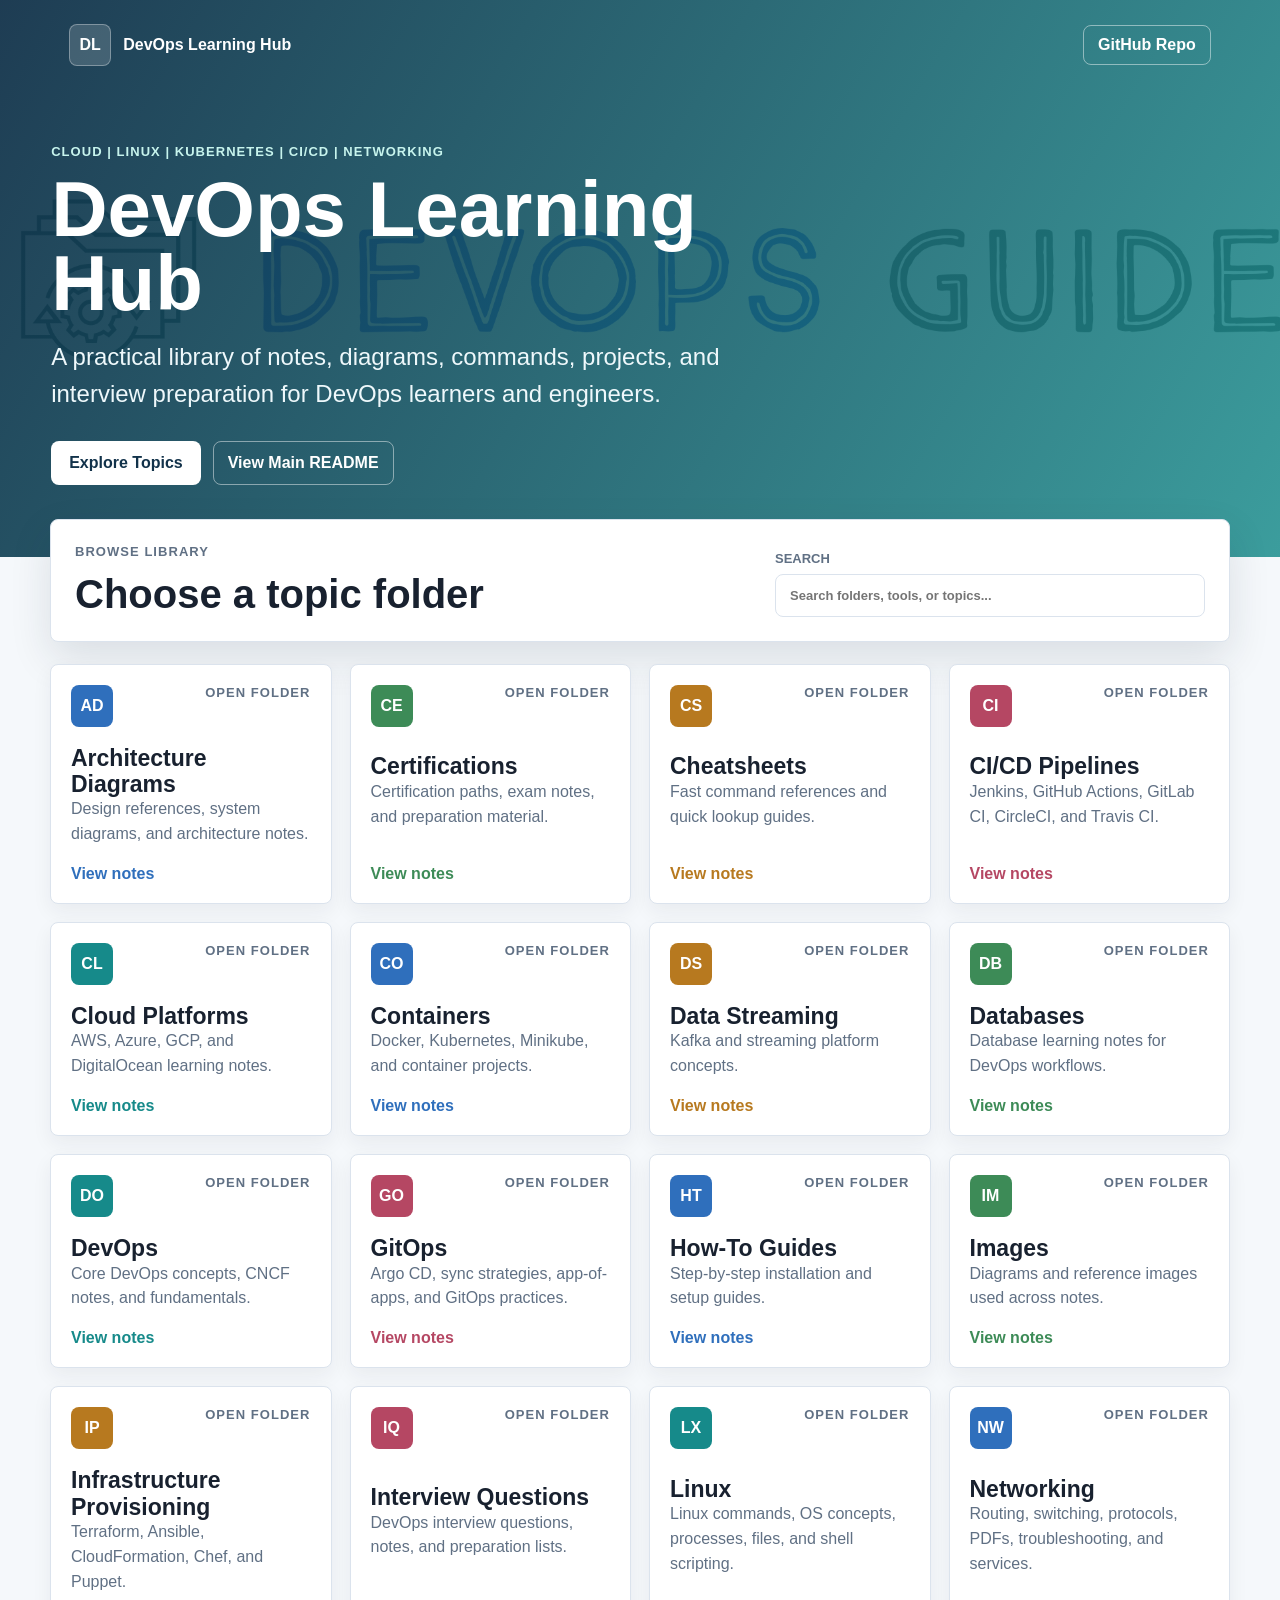
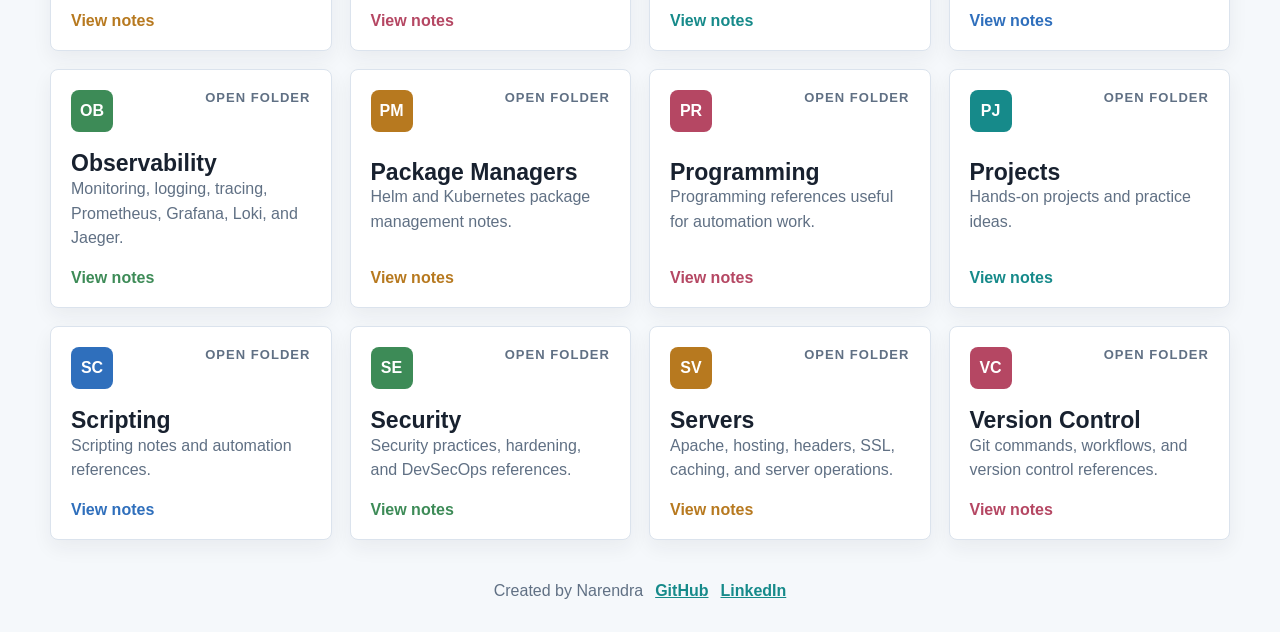
==== index.html @ b5ba0a0d "Improve GitHub Pages topic browser" ====
<!DOCTYPE html>
<html lang="en">
<head>
  <meta charset="UTF-8" />
  <meta name="viewport" content="width=device-width, initial-scale=1.0" />
  <title>DevOps Learning Hub</title>
  <link rel="stylesheet" href="style.css" />
</head>
<body>
  <header class="site-header">
    <nav class="topbar" aria-label="Main navigation">
      <a class="brand" href="./index.html" aria-label="DevOps Learning Hub home">
        <span class="brand-mark">DL</span>
        <span>DevOps Learning Hub</span>
      </a>
      <a class="github-link" href="https://github.com/narendra09-devops/devops-learning-hub" target="_blank" rel="noreferrer">GitHub Repo</a>
    </nav>

    <section class="hero">
      <p class="eyebrow">Cloud | Linux | Kubernetes | CI/CD | Networking</p>
      <h1>DevOps Learning Hub</h1>
      <p class="hero-copy">A practical library of notes, diagrams, commands, projects, and interview preparation for DevOps learners and engineers.</p>
      <div class="hero-actions">
        <a class="primary-button" href="#topics">Explore Topics</a>
        <a class="secondary-button" href="./pages/viewer.html?folder=README.md">View Main README</a>
      </div>
    </section>
  </header>

  <main>
    <section class="toolbar" aria-label="Topic search">
      <div>
        <p class="section-kicker">Browse library</p>
        <h2 id="topics">Choose a topic folder</h2>
      </div>
      <label class="search-box" for="searchInput">
        <span>Search</span>
        <input type="search" id="searchInput" placeholder="Search folders, tools, or topics..." autocomplete="off" />
      </label>
    </section>

    <section class="cards-container" id="cardsContainer" aria-live="polite"></section>
    <p class="empty-state" id="emptyState" hidden>No matching topics found.</p>
  </main>

  <footer>
    <span>Created by Narendra</span>
    <a href="https://github.com/narendra09-devops" target="_blank" rel="noreferrer">GitHub</a>
    <a href="https://www.linkedin.com/" target="_blank" rel="noreferrer">LinkedIn</a>
  </footer>

  <script src="script.js"></script>
</body>
</html>
---- style.css ----
:root {
  --ink: #18212f;
  --muted: #607084;
  --line: #dbe3ed;
  --paper: #ffffff;
  --soft: #f5f8fb;
  --navy: #12324a;
  --teal: #168a8a;
  --green: #3d8b57;
  --amber: #b7791f;
  --rose: #b54763;
  --blue: #2f6fbc;
  --shadow: 0 16px 42px rgba(27, 39, 54, 0.12);
}

* {
  box-sizing: border-box;
}

html {
  scroll-behavior: smooth;
}

body {
  margin: 0;
  background: var(--soft);
  color: var(--ink);
  font-family: Inter, "Segoe UI", Arial, sans-serif;
}

.site-header {
  min-height: 430px;
  color: #ffffff;
  background:
    linear-gradient(120deg, rgba(18, 50, 74, 0.95), rgba(22, 138, 138, 0.84)),
    url("Images/DevOps/devops-guide.png") center / cover;
  padding: 24px clamp(18px, 4vw, 64px) 72px;
}

.topbar,
main,
footer {
  width: min(1180px, calc(100% - 36px));
  margin: 0 auto;
}

.topbar {
  display: flex;
  align-items: center;
  justify-content: space-between;
  gap: 18px;
}

.brand,
.github-link,
.primary-button,
.secondary-button,
.card,
.file-link,
.back-link {
  text-decoration: none;
}

.brand {
  display: inline-flex;
  align-items: center;
  gap: 12px;
  color: #ffffff;
  font-weight: 800;
  letter-spacing: 0;
}

.brand-mark,
.card-icon {
  display: inline-grid;
  place-items: center;
  width: 42px;
  aspect-ratio: 1;
  border-radius: 8px;
  background: rgba(255, 255, 255, 0.16);
  border: 1px solid rgba(255, 255, 255, 0.32);
  font-weight: 800;
}

.github-link,
.secondary-button {
  color: #ffffff;
  border: 1px solid rgba(255, 255, 255, 0.46);
  border-radius: 8px;
  padding: 10px 14px;
  font-weight: 700;
}

.hero {
  max-width: 760px;
  padding-top: 78px;
}

.eyebrow,
.section-kicker,
.card-meta,
.file-meta {
  color: var(--muted);
  font-size: 13px;
  font-weight: 800;
  letter-spacing: 0.08em;
  text-transform: uppercase;
}

.hero .eyebrow {
  color: #c7f4ed;
}

h1,
h2,
h3,
p {
  margin-top: 0;
}

h1 {
  margin-bottom: 18px;
  font-size: clamp(42px, 7vw, 78px);
  line-height: 0.95;
  letter-spacing: 0;
}

.hero-copy {
  max-width: 700px;
  margin-bottom: 28px;
  color: #eef8fb;
  font-size: clamp(18px, 2.4vw, 24px);
  line-height: 1.55;
}

.hero-actions {
  display: flex;
  flex-wrap: wrap;
  gap: 12px;
}

.primary-button,
.secondary-button {
  display: inline-flex;
  align-items: center;
  justify-content: center;
  min-height: 44px;
}

.primary-button {
  color: var(--navy);
  background: #ffffff;
  border-radius: 8px;
  padding: 11px 18px;
  font-weight: 800;
}

main {
  margin-top: -38px;
}

.toolbar {
  display: flex;
  align-items: end;
  justify-content: space-between;
  gap: 24px;
  padding: 24px;
  background: var(--paper);
  border: 1px solid var(--line);
  border-radius: 8px;
  box-shadow: var(--shadow);
}

.toolbar h2 {
  margin-bottom: 0;
  font-size: clamp(26px, 4vw, 40px);
}

.search-box {
  display: grid;
  gap: 8px;
  width: min(430px, 100%);
  color: var(--muted);
  font-size: 13px;
  font-weight: 800;
  text-transform: uppercase;
}

.search-box input,
.folder-search input {
  width: 100%;
  border: 1px solid var(--line);
  border-radius: 8px;
  background: #ffffff;
  color: var(--ink);
  font: inherit;
  padding: 13px 14px;
  outline: none;
}

.search-box input:focus,
.folder-search input:focus {
  border-color: var(--teal);
  box-shadow: 0 0 0 4px rgba(22, 138, 138, 0.14);
}

.cards-container {
  display: grid;
  grid-template-columns: repeat(auto-fit, minmax(240px, 1fr));
  gap: 18px;
  margin-top: 22px;
}

.card {
  display: grid;
  gap: 18px;
  min-height: 190px;
  padding: 20px;
  color: var(--ink);
  background: var(--paper);
  border: 1px solid var(--line);
  border-radius: 8px;
  box-shadow: 0 8px 20px rgba(27, 39, 54, 0.06);
  transition: transform 160ms ease, box-shadow 160ms ease, border-color 160ms ease;
}

.card:hover,
.card:focus-visible {
  transform: translateY(-4px);
  border-color: rgba(22, 138, 138, 0.55);
  box-shadow: var(--shadow);
}

.card-top {
  display: flex;
  align-items: flex-start;
  justify-content: space-between;
  gap: 12px;
}

.card-icon {
  color: #ffffff;
  background: var(--card-color, var(--teal));
  border: 0;
}

.card h3 {
  margin: 0;
  font-size: 23px;
  line-height: 1.15;
}

.card p {
  margin: 0;
  color: var(--muted);
  line-height: 1.55;
}

.card-cta {
  align-self: end;
  color: var(--card-color, var(--teal));
  font-weight: 800;
}

.empty-state {
  margin: 28px 0 0;
  padding: 18px;
  color: var(--muted);
  background: #ffffff;
  border: 1px dashed var(--line);
  border-radius: 8px;
  text-align: center;
}

footer {
  display: flex;
  justify-content: center;
  gap: 12px;
  padding: 42px 0 32px;
  color: var(--muted);
}

footer a {
  color: var(--teal);
  font-weight: 700;
}

@media (max-width: 760px) {
  .site-header {
    padding-bottom: 58px;
  }

  .topbar,
  .toolbar,
  footer {
    align-items: stretch;
    flex-direction: column;
  }

  .hero {
    padding-top: 54px;
  }

  .toolbar {
    padding: 18px;
  }

  .cards-container {
    grid-template-columns: 1fr;
  }
}
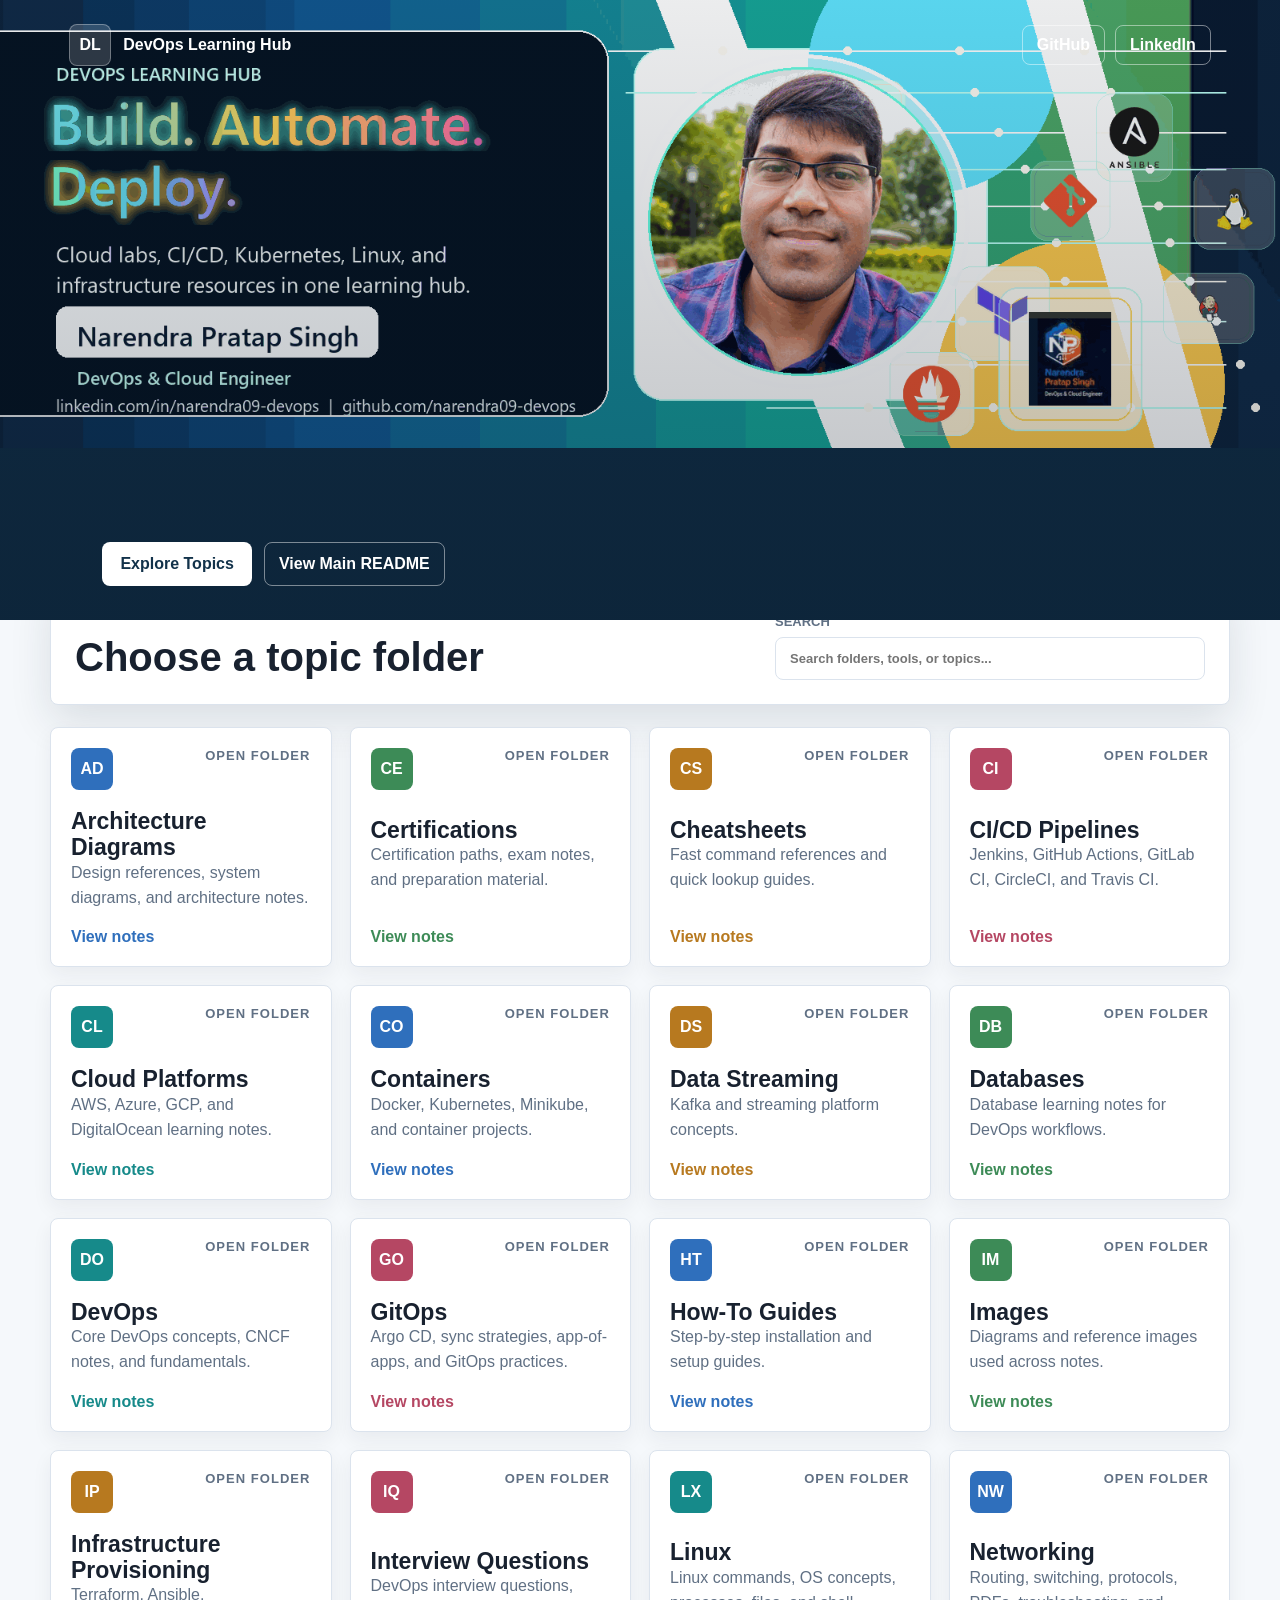
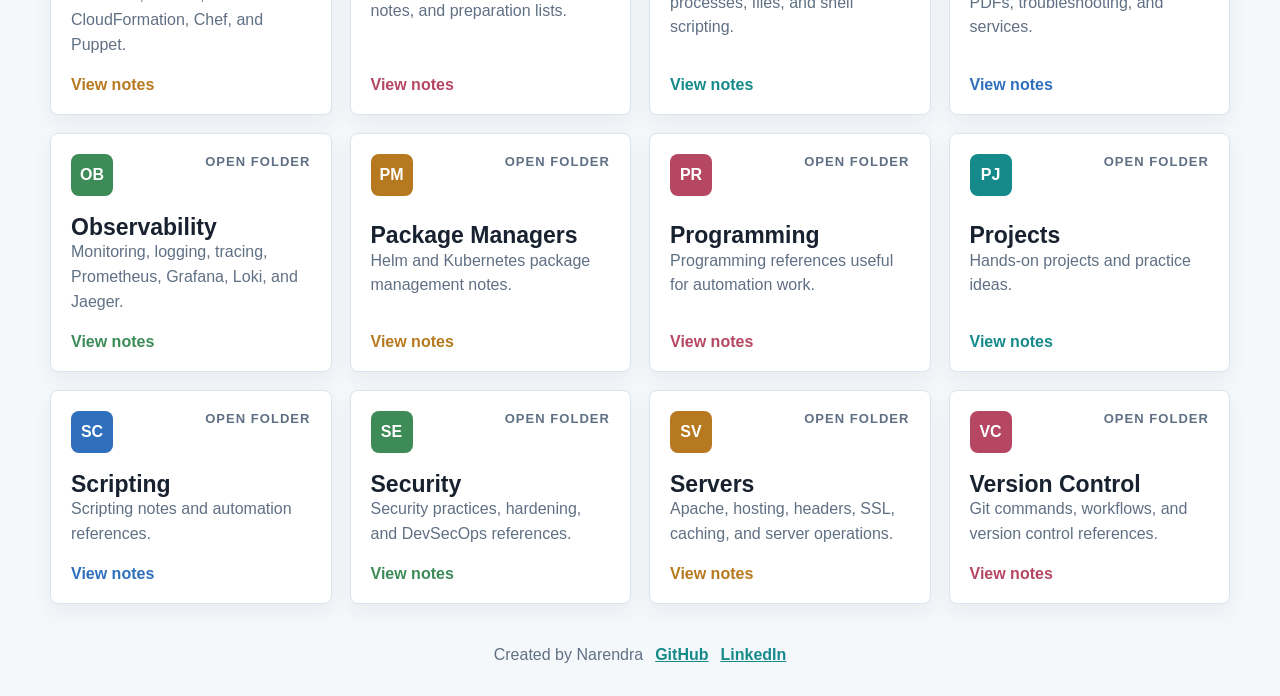
==== commit b54bcbce: "Add colorful DevOps hero banner" ====
--- a/index.html
+++ b/index.html
@@ -13,14 +13,17 @@
         <span class="brand-mark">DL</span>
         <span>DevOps Learning Hub</span>
       </a>
-      <a class="github-link" href="https://github.com/narendra09-devops/devops-learning-hub" target="_blank" rel="noreferrer">GitHub Repo</a>
+      <div class="nav-links">
+        <a class="github-link" href="https://github.com/narendra09-devops/" target="_blank" rel="noreferrer">GitHub</a>
+        <a class="github-link" href="https://www.linkedin.com/in/narendra09-devops" target="_blank" rel="noreferrer">LinkedIn</a>
+      </div>
     </nav>
 
-    <section class="hero">
-      <p class="eyebrow">Cloud | Linux | Kubernetes | CI/CD | Networking</p>
-      <h1>DevOps Learning Hub</h1>
-      <p class="hero-copy">A practical library of notes, diagrams, commands, projects, and interview preparation for DevOps learners and engineers.</p>
-      <div class="hero-actions">
+    <section class="hero hero-banner" aria-label="DevOps Learning Hub banner">
+      <p class="eyebrow sr-only">Cloud | Linux | Kubernetes | CI/CD | Networking</p>
+      <h1 class="sr-only">DevOps Learning Hub</h1>
+      <p class="hero-copy sr-only">A practical library of notes, diagrams, commands, projects, and interview preparation for DevOps learners and engineers.</p>
+      <div class="hero-actions banner-actions">
         <a class="primary-button" href="#topics">Explore Topics</a>
         <a class="secondary-button" href="./pages/viewer.html?folder=README.md">View Main README</a>
       </div>
@@ -46,7 +49,7 @@
   <footer>
     <span>Created by Narendra</span>
     <a href="https://github.com/narendra09-devops" target="_blank" rel="noreferrer">GitHub</a>
-    <a href="https://www.linkedin.com/" target="_blank" rel="noreferrer">LinkedIn</a>
+    <a href="https://www.linkedin.com/in/narendra09-devops" target="_blank" rel="noreferrer">LinkedIn</a>
   </footer>
 
   <script src="script.js"></script>
--- a/style.css
+++ b/style.css
@@ -29,12 +29,17 @@
 }
 
 .site-header {
-  min-height: 430px;
+  min-height: 620px;
   color: #ffffff;
-  background:
-    linear-gradient(120deg, rgba(18, 50, 74, 0.95), rgba(22, 138, 138, 0.84)),
-    url("Images/DevOps/devops-guide.png") center / cover;
+  background-color: #102d45;
+  background-image:
+    linear-gradient(180deg, rgba(6, 17, 31, 0.08), rgba(6, 17, 31, 0.28)),
+    url("assets/devops-banner.gif");
+  background-position: center top;
+  background-repeat: no-repeat;
+  background-size: 100% auto;
   padding: 24px clamp(18px, 4vw, 64px) 72px;
+  position: relative;
 }
 
 .topbar,
@@ -49,6 +54,14 @@
   align-items: center;
   justify-content: space-between;
   gap: 18px;
+  position: relative;
+  z-index: 2;
+}
+
+.nav-links {
+  display: flex;
+  flex-wrap: wrap;
+  gap: 10px;
 }
 
 .brand,
@@ -96,6 +109,31 @@
   padding-top: 78px;
 }
 
+.hero-banner {
+  min-height: 456px;
+  display: flex;
+  align-items: flex-end;
+}
+
+.banner-actions {
+  position: absolute;
+  z-index: 2;
+  left: clamp(18px, 8vw, 130px);
+  bottom: 34px;
+}
+
+.sr-only {
+  position: absolute;
+  width: 1px;
+  height: 1px;
+  padding: 0;
+  margin: -1px;
+  overflow: hidden;
+  clip: rect(0, 0, 0, 0);
+  white-space: nowrap;
+  border: 0;
+}
+
 .eyebrow,
 .section-kicker,
 .card-meta,
@@ -287,7 +325,10 @@
 
 @media (max-width: 760px) {
   .site-header {
-    padding-bottom: 58px;
+    min-height: 560px;
+    padding-bottom: 44px;
+    background-position: center top;
+    background-size: auto 500px;
   }
 
   .topbar,
@@ -301,6 +342,16 @@
     padding-top: 54px;
   }
 
+  .hero-banner {
+    min-height: 390px;
+  }
+
+  .banner-actions {
+    left: 18px;
+    right: 18px;
+    bottom: 24px;
+  }
+
   .toolbar {
     padding: 18px;
   }
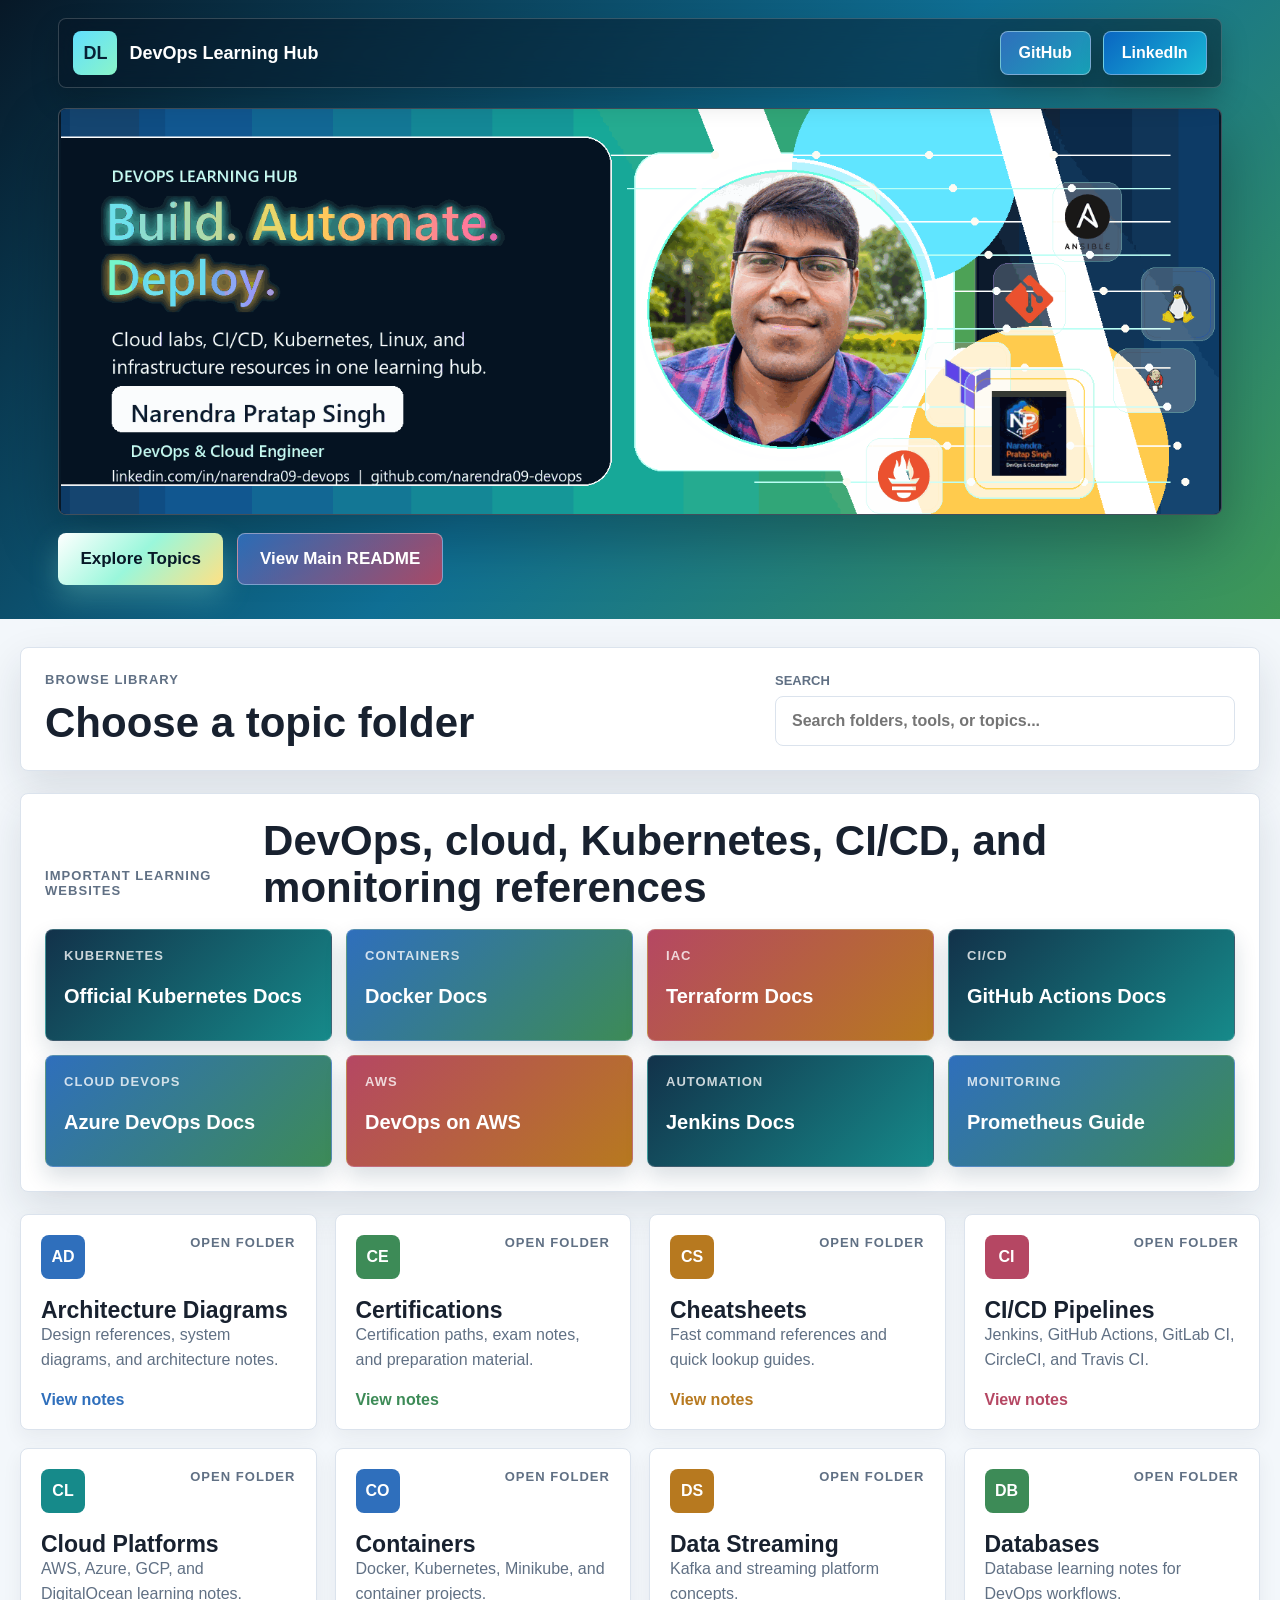
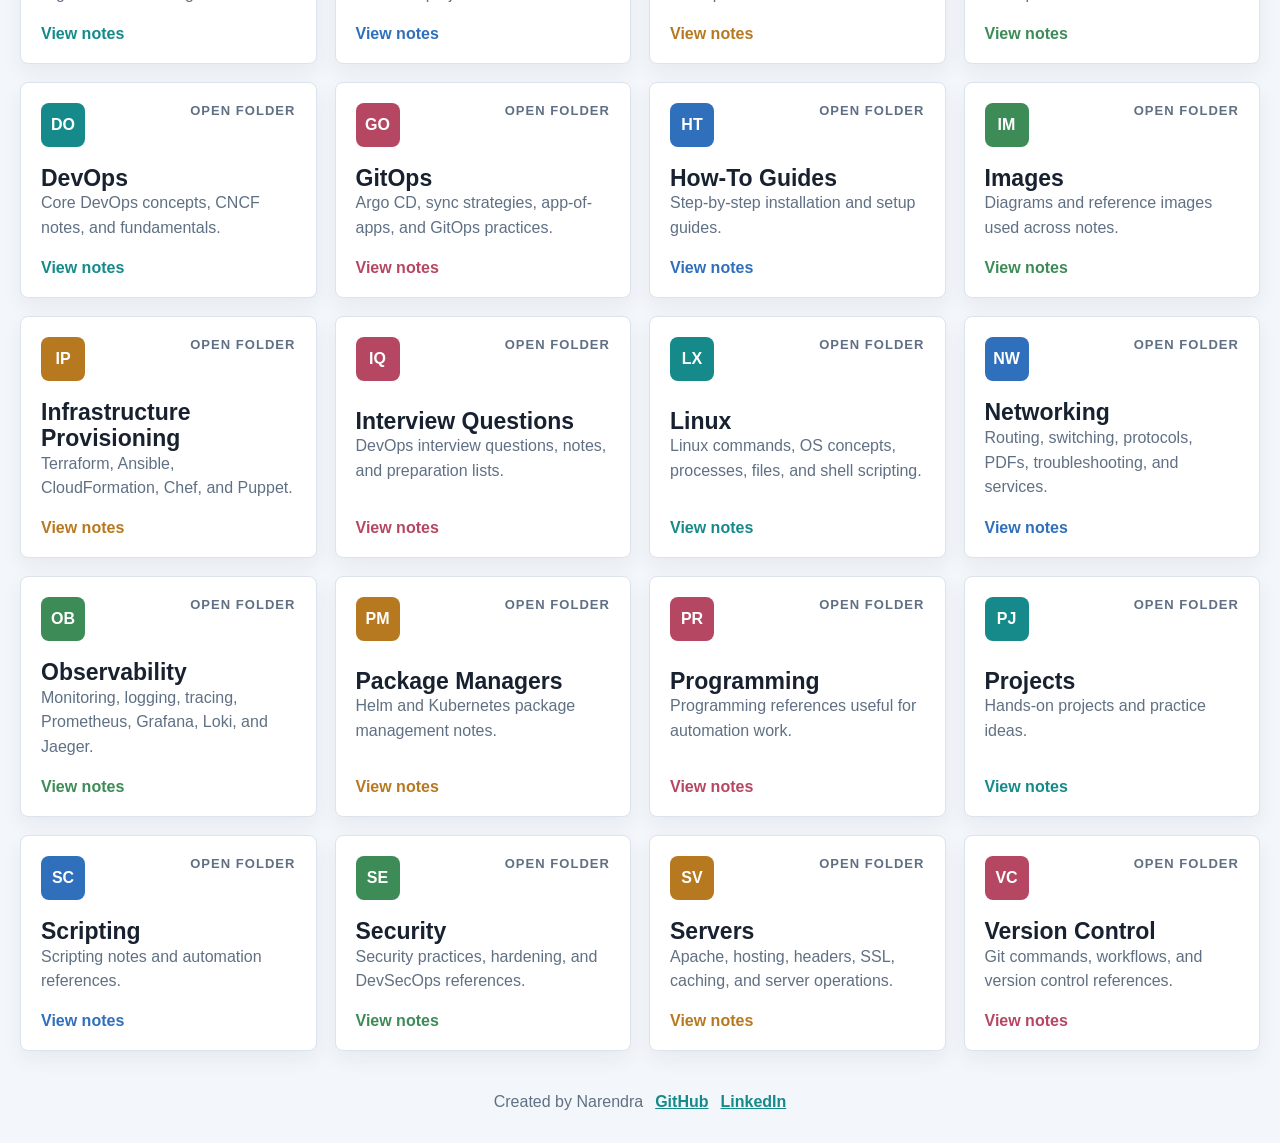
==== commit e014c963: "Fix homepage banner layout" ====
--- a/index.html
+++ b/index.html
@@ -14,16 +14,14 @@
         <span>DevOps Learning Hub</span>
       </a>
       <div class="nav-links">
-        <a class="github-link" href="https://github.com/narendra09-devops/" target="_blank" rel="noreferrer">GitHub</a>
-        <a class="github-link" href="https://www.linkedin.com/in/narendra09-devops" target="_blank" rel="noreferrer">LinkedIn</a>
+        <a class="nav-button nav-github" href="https://github.com/narendra09-devops/" target="_blank" rel="noreferrer">GitHub</a>
+        <a class="nav-button nav-linkedin" href="https://www.linkedin.com/in/narendra09-devops" target="_blank" rel="noreferrer">LinkedIn</a>
       </div>
     </nav>
 
-    <section class="hero hero-banner" aria-label="DevOps Learning Hub banner">
-      <p class="eyebrow sr-only">Cloud | Linux | Kubernetes | CI/CD | Networking</p>
-      <h1 class="sr-only">DevOps Learning Hub</h1>
-      <p class="hero-copy sr-only">A practical library of notes, diagrams, commands, projects, and interview preparation for DevOps learners and engineers.</p>
-      <div class="hero-actions banner-actions">
+    <section class="hero" aria-label="DevOps Learning Hub banner">
+      <img class="hero-image" src="assets/devops-banner.gif" alt="DevOps Learning Hub banner for Narendra Pratap Singh" />
+      <div class="hero-actions">
         <a class="primary-button" href="#topics">Explore Topics</a>
         <a class="secondary-button" href="./pages/viewer.html?folder=README.md">View Main README</a>
       </div>
@@ -34,12 +32,29 @@
     <section class="toolbar" aria-label="Topic search">
       <div>
         <p class="section-kicker">Browse library</p>
-        <h2 id="topics">Choose a topic folder</h2>
+        <h1 id="topics">Choose a topic folder</h1>
       </div>
       <label class="search-box" for="searchInput">
         <span>Search</span>
         <input type="search" id="searchInput" placeholder="Search folders, tools, or topics..." autocomplete="off" />
       </label>
+    </section>
+
+    <section class="learning-links" aria-labelledby="learningTitle">
+      <div class="section-heading">
+        <p class="section-kicker">Important learning websites</p>
+        <h2 id="learningTitle">DevOps, cloud, Kubernetes, CI/CD, and monitoring references</h2>
+      </div>
+      <div class="resource-grid">
+        <a class="resource-card" href="https://kubernetes.io/docs/" target="_blank" rel="noreferrer"><span>Kubernetes</span><strong>Official Kubernetes Docs</strong></a>
+        <a class="resource-card" href="https://docs.docker.com/" target="_blank" rel="noreferrer"><span>Containers</span><strong>Docker Docs</strong></a>
+        <a class="resource-card" href="https://developer.hashicorp.com/terraform/docs" target="_blank" rel="noreferrer"><span>IaC</span><strong>Terraform Docs</strong></a>
+        <a class="resource-card" href="https://docs.github.com/en/actions" target="_blank" rel="noreferrer"><span>CI/CD</span><strong>GitHub Actions Docs</strong></a>
+        <a class="resource-card" href="https://learn.microsoft.com/en-us/azure/devops/" target="_blank" rel="noreferrer"><span>Cloud DevOps</span><strong>Azure DevOps Docs</strong></a>
+        <a class="resource-card" href="https://docs.aws.amazon.com/whitepapers/latest/introduction-devops-aws/introduction-to-devops.html" target="_blank" rel="noreferrer"><span>AWS</span><strong>DevOps on AWS</strong></a>
+        <a class="resource-card" href="https://www.jenkins.io/doc/" target="_blank" rel="noreferrer"><span>Automation</span><strong>Jenkins Docs</strong></a>
+        <a class="resource-card" href="https://prometheus.io/docs/tutorials/getting_started/" target="_blank" rel="noreferrer"><span>Monitoring</span><strong>Prometheus Guide</strong></a>
+      </div>
     </section>
 
     <section class="cards-container" id="cardsContainer" aria-live="polite"></section>
--- a/style.css
+++ b/style.css
@@ -3,8 +3,8 @@
   --muted: #607084;
   --line: #dbe3ed;
   --paper: #ffffff;
-  --soft: #f5f8fb;
-  --navy: #12324a;
+  --soft: #f3f7fb;
+  --navy: #0d2b45;
   --teal: #168a8a;
   --green: #3d8b57;
   --amber: #b7791f;
@@ -29,23 +29,16 @@
 }
 
 .site-header {
-  min-height: 620px;
-  color: #ffffff;
-  background-color: #102d45;
-  background-image:
-    linear-gradient(180deg, rgba(6, 17, 31, 0.08), rgba(6, 17, 31, 0.28)),
-    url("assets/devops-banner.gif");
-  background-position: center top;
-  background-repeat: no-repeat;
-  background-size: 100% auto;
-  padding: 24px clamp(18px, 4vw, 64px) 72px;
-  position: relative;
+  color: #ffffff;
+  background: linear-gradient(135deg, #071827 0%, #0f6f94 52%, #3f9857 100%);
+  padding: 18px clamp(16px, 3vw, 48px) 34px;
 }
 
 .topbar,
+.hero,
 main,
 footer {
-  width: min(1180px, calc(100% - 36px));
+  width: min(1500px, calc(100% - 40px));
   margin: 0 auto;
 }
 
@@ -54,23 +47,20 @@
   align-items: center;
   justify-content: space-between;
   gap: 18px;
-  position: relative;
-  z-index: 2;
-}
-
-.nav-links {
-  display: flex;
-  flex-wrap: wrap;
-  gap: 10px;
+  padding: 12px 14px;
+  border: 1px solid rgba(255, 255, 255, 0.18);
+  border-radius: 8px;
+  background: rgba(5, 19, 34, 0.46);
+  box-shadow: 0 12px 28px rgba(0, 0, 0, 0.18);
+  backdrop-filter: blur(14px);
 }
 
 .brand,
-.github-link,
+.nav-button,
 .primary-button,
 .secondary-button,
 .card,
-.file-link,
-.back-link {
+.resource-card {
   text-decoration: none;
 }
 
@@ -79,7 +69,8 @@
   align-items: center;
   gap: 12px;
   color: #ffffff;
-  font-weight: 800;
+  font-size: clamp(18px, 1.4vw, 22px);
+  font-weight: 900;
   letter-spacing: 0;
 }
 
@@ -87,66 +78,119 @@
 .card-icon {
   display: inline-grid;
   place-items: center;
-  width: 42px;
+  width: 44px;
   aspect-ratio: 1;
   border-radius: 8px;
-  background: rgba(255, 255, 255, 0.16);
-  border: 1px solid rgba(255, 255, 255, 0.32);
-  font-weight: 800;
-}
-
-.github-link,
+  background: linear-gradient(135deg, #61dfff, #8af5c8);
+  color: #082136;
+  font-weight: 900;
+}
+
+.nav-links {
+  display: flex;
+  flex-wrap: wrap;
+  gap: 12px;
+}
+
+.nav-button {
+  display: inline-flex;
+  align-items: center;
+  justify-content: center;
+  min-height: 44px;
+  padding: 11px 18px;
+  border-radius: 8px;
+  color: #ffffff;
+  font-size: 16px;
+  font-weight: 900;
+  border: 1px solid rgba(255, 255, 255, 0.38);
+  box-shadow: 0 10px 24px rgba(0, 0, 0, 0.18);
+}
+
+.nav-github {
+  background: linear-gradient(135deg, #2f6fbc, #17a2b8);
+}
+
+.nav-linkedin {
+  background: linear-gradient(135deg, #0a66c2, #18b7d4);
+}
+
+.hero {
+  padding-top: 20px;
+}
+
+.hero-image {
+  display: block;
+  width: 100%;
+  height: auto;
+  aspect-ratio: 20 / 7;
+  object-fit: contain;
+  border: 1px solid rgba(255, 255, 255, 0.24);
+  border-radius: 8px;
+  background: #071827;
+  box-shadow: 0 24px 60px rgba(0, 0, 0, 0.28);
+}
+
+.hero-actions {
+  display: flex;
+  flex-wrap: wrap;
+  gap: 14px;
+  margin-top: 18px;
+}
+
+.primary-button,
 .secondary-button {
-  color: #ffffff;
-  border: 1px solid rgba(255, 255, 255, 0.46);
-  border-radius: 8px;
-  padding: 10px 14px;
-  font-weight: 700;
-}
-
-.hero {
-  max-width: 760px;
-  padding-top: 78px;
-}
-
-.hero-banner {
-  min-height: 456px;
-  display: flex;
-  align-items: flex-end;
-}
-
-.banner-actions {
-  position: absolute;
-  z-index: 2;
-  left: clamp(18px, 8vw, 130px);
-  bottom: 34px;
-}
-
-.sr-only {
-  position: absolute;
-  width: 1px;
-  height: 1px;
-  padding: 0;
-  margin: -1px;
-  overflow: hidden;
-  clip: rect(0, 0, 0, 0);
-  white-space: nowrap;
-  border: 0;
-}
-
-.eyebrow,
+  display: inline-flex;
+  align-items: center;
+  justify-content: center;
+  min-height: 52px;
+  padding: 14px 22px;
+  border-radius: 8px;
+  font-size: 17px;
+  font-weight: 900;
+  letter-spacing: 0;
+}
+
+.primary-button {
+  color: #071827;
+  background: linear-gradient(135deg, #ffffff, #9af7db 48%, #ffe184);
+  box-shadow: 0 12px 28px rgba(154, 247, 219, 0.26);
+}
+
+.secondary-button {
+  color: #ffffff;
+  background: linear-gradient(135deg, rgba(47, 111, 188, 0.92), rgba(181, 71, 99, 0.92));
+  border: 1px solid rgba(255, 255, 255, 0.36);
+}
+
+main {
+  padding: 28px 0 0;
+}
+
+.toolbar,
+.learning-links {
+  background: var(--paper);
+  border: 1px solid var(--line);
+  border-radius: 8px;
+  box-shadow: var(--shadow);
+}
+
+.toolbar {
+  display: flex;
+  align-items: end;
+  justify-content: space-between;
+  gap: 24px;
+  padding: 24px;
+}
+
 .section-kicker,
 .card-meta,
-.file-meta {
+.file-meta,
+.resource-card span {
   color: var(--muted);
   font-size: 13px;
-  font-weight: 800;
+  font-weight: 900;
   letter-spacing: 0.08em;
   text-transform: uppercase;
-}
-
-.hero .eyebrow {
-  color: #c7f4ed;
 }
 
 h1,
@@ -156,71 +200,20 @@
   margin-top: 0;
 }
 
-h1 {
-  margin-bottom: 18px;
-  font-size: clamp(42px, 7vw, 78px);
-  line-height: 0.95;
-  letter-spacing: 0;
-}
-
-.hero-copy {
-  max-width: 700px;
-  margin-bottom: 28px;
-  color: #eef8fb;
-  font-size: clamp(18px, 2.4vw, 24px);
-  line-height: 1.55;
-}
-
-.hero-actions {
-  display: flex;
-  flex-wrap: wrap;
-  gap: 12px;
-}
-
-.primary-button,
-.secondary-button {
-  display: inline-flex;
-  align-items: center;
-  justify-content: center;
-  min-height: 44px;
-}
-
-.primary-button {
-  color: var(--navy);
-  background: #ffffff;
-  border-radius: 8px;
-  padding: 11px 18px;
-  font-weight: 800;
-}
-
-main {
-  margin-top: -38px;
-}
-
-.toolbar {
-  display: flex;
-  align-items: end;
-  justify-content: space-between;
-  gap: 24px;
-  padding: 24px;
-  background: var(--paper);
-  border: 1px solid var(--line);
-  border-radius: 8px;
-  box-shadow: var(--shadow);
-}
-
-.toolbar h2 {
+.toolbar h1,
+.section-heading h2 {
   margin-bottom: 0;
-  font-size: clamp(26px, 4vw, 40px);
+  font-size: clamp(28px, 3.5vw, 42px);
+  line-height: 1.1;
 }
 
 .search-box {
   display: grid;
   gap: 8px;
-  width: min(430px, 100%);
+  width: min(460px, 100%);
   color: var(--muted);
   font-size: 13px;
-  font-weight: 800;
+  font-weight: 900;
   text-transform: uppercase;
 }
 
@@ -232,7 +225,8 @@
   background: #ffffff;
   color: var(--ink);
   font: inherit;
-  padding: 13px 14px;
+  font-size: 16px;
+  padding: 15px 16px;
   outline: none;
 }
 
@@ -242,9 +236,57 @@
   box-shadow: 0 0 0 4px rgba(22, 138, 138, 0.14);
 }
 
+.learning-links {
+  margin-top: 22px;
+  padding: 24px;
+}
+
+.section-heading {
+  display: flex;
+  align-items: end;
+  justify-content: space-between;
+  gap: 24px;
+  margin-bottom: 18px;
+}
+
+.resource-grid {
+  display: grid;
+  grid-template-columns: repeat(auto-fit, minmax(240px, 1fr));
+  gap: 14px;
+}
+
+.resource-card {
+  display: grid;
+  gap: 8px;
+  min-height: 112px;
+  padding: 18px;
+  border-radius: 8px;
+  color: #ffffff;
+  background: linear-gradient(135deg, #12324a, #168a8a);
+  border: 1px solid rgba(255, 255, 255, 0.18);
+  box-shadow: 0 10px 22px rgba(18, 50, 74, 0.16);
+}
+
+.resource-card:nth-child(3n+2) {
+  background: linear-gradient(135deg, #2f6fbc, #3d8b57);
+}
+
+.resource-card:nth-child(3n+3) {
+  background: linear-gradient(135deg, #b54763, #b7791f);
+}
+
+.resource-card span {
+  color: rgba(255, 255, 255, 0.78);
+}
+
+.resource-card strong {
+  font-size: 20px;
+  line-height: 1.2;
+}
+
 .cards-container {
   display: grid;
-  grid-template-columns: repeat(auto-fit, minmax(240px, 1fr));
+  grid-template-columns: repeat(auto-fit, minmax(260px, 1fr));
   gap: 18px;
   margin-top: 22px;
 }
@@ -263,9 +305,10 @@
 }
 
 .card:hover,
-.card:focus-visible {
+.card:focus-visible,
+.resource-card:hover,
+.resource-card:focus-visible {
   transform: translateY(-4px);
-  border-color: rgba(22, 138, 138, 0.55);
   box-shadow: var(--shadow);
 }
 
@@ -279,7 +322,6 @@
 .card-icon {
   color: #ffffff;
   background: var(--card-color, var(--teal));
-  border: 0;
 }
 
 .card h3 {
@@ -297,7 +339,7 @@
 .card-cta {
   align-self: end;
   color: var(--card-color, var(--teal));
-  font-weight: 800;
+  font-weight: 900;
 }
 
 .empty-state {
@@ -320,43 +362,46 @@
 
 footer a {
   color: var(--teal);
-  font-weight: 700;
+  font-weight: 800;
 }
 
 @media (max-width: 760px) {
   .site-header {
-    min-height: 560px;
-    padding-bottom: 44px;
-    background-position: center top;
-    background-size: auto 500px;
+    padding: 14px 14px 28px;
   }
 
   .topbar,
   .toolbar,
+  .section-heading,
   footer {
     align-items: stretch;
     flex-direction: column;
   }
 
-  .hero {
-    padding-top: 54px;
-  }
-
-  .hero-banner {
-    min-height: 390px;
-  }
-
-  .banner-actions {
-    left: 18px;
-    right: 18px;
-    bottom: 24px;
-  }
-
-  .toolbar {
+  .hero-image {
+    aspect-ratio: 10 / 7;
+    object-fit: cover;
+    object-position: center;
+  }
+
+  .hero-actions,
+  .nav-links {
+    flex-direction: column;
+  }
+
+  .primary-button,
+  .secondary-button,
+  .nav-button {
+    width: 100%;
+  }
+
+  .toolbar,
+  .learning-links {
     padding: 18px;
   }
 
-  .cards-container {
+  .cards-container,
+  .resource-grid {
     grid-template-columns: 1fr;
   }
 }
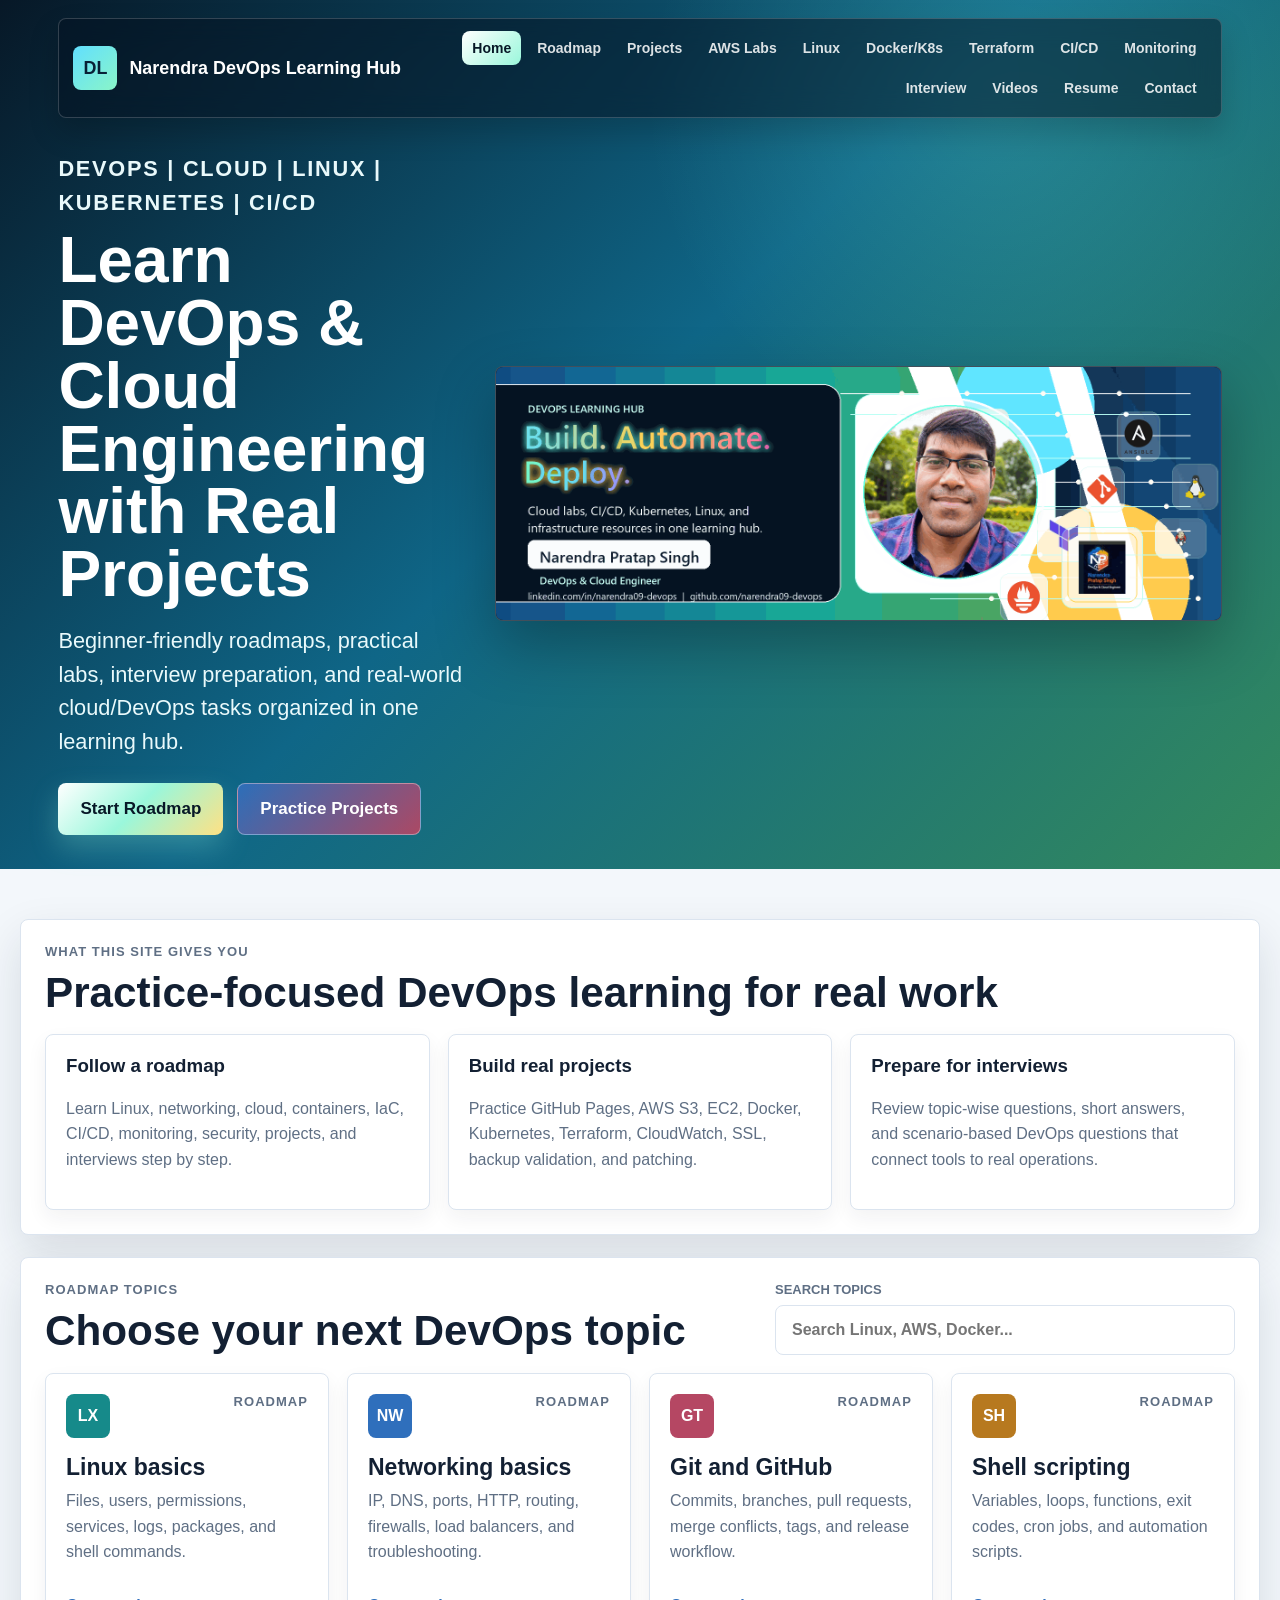
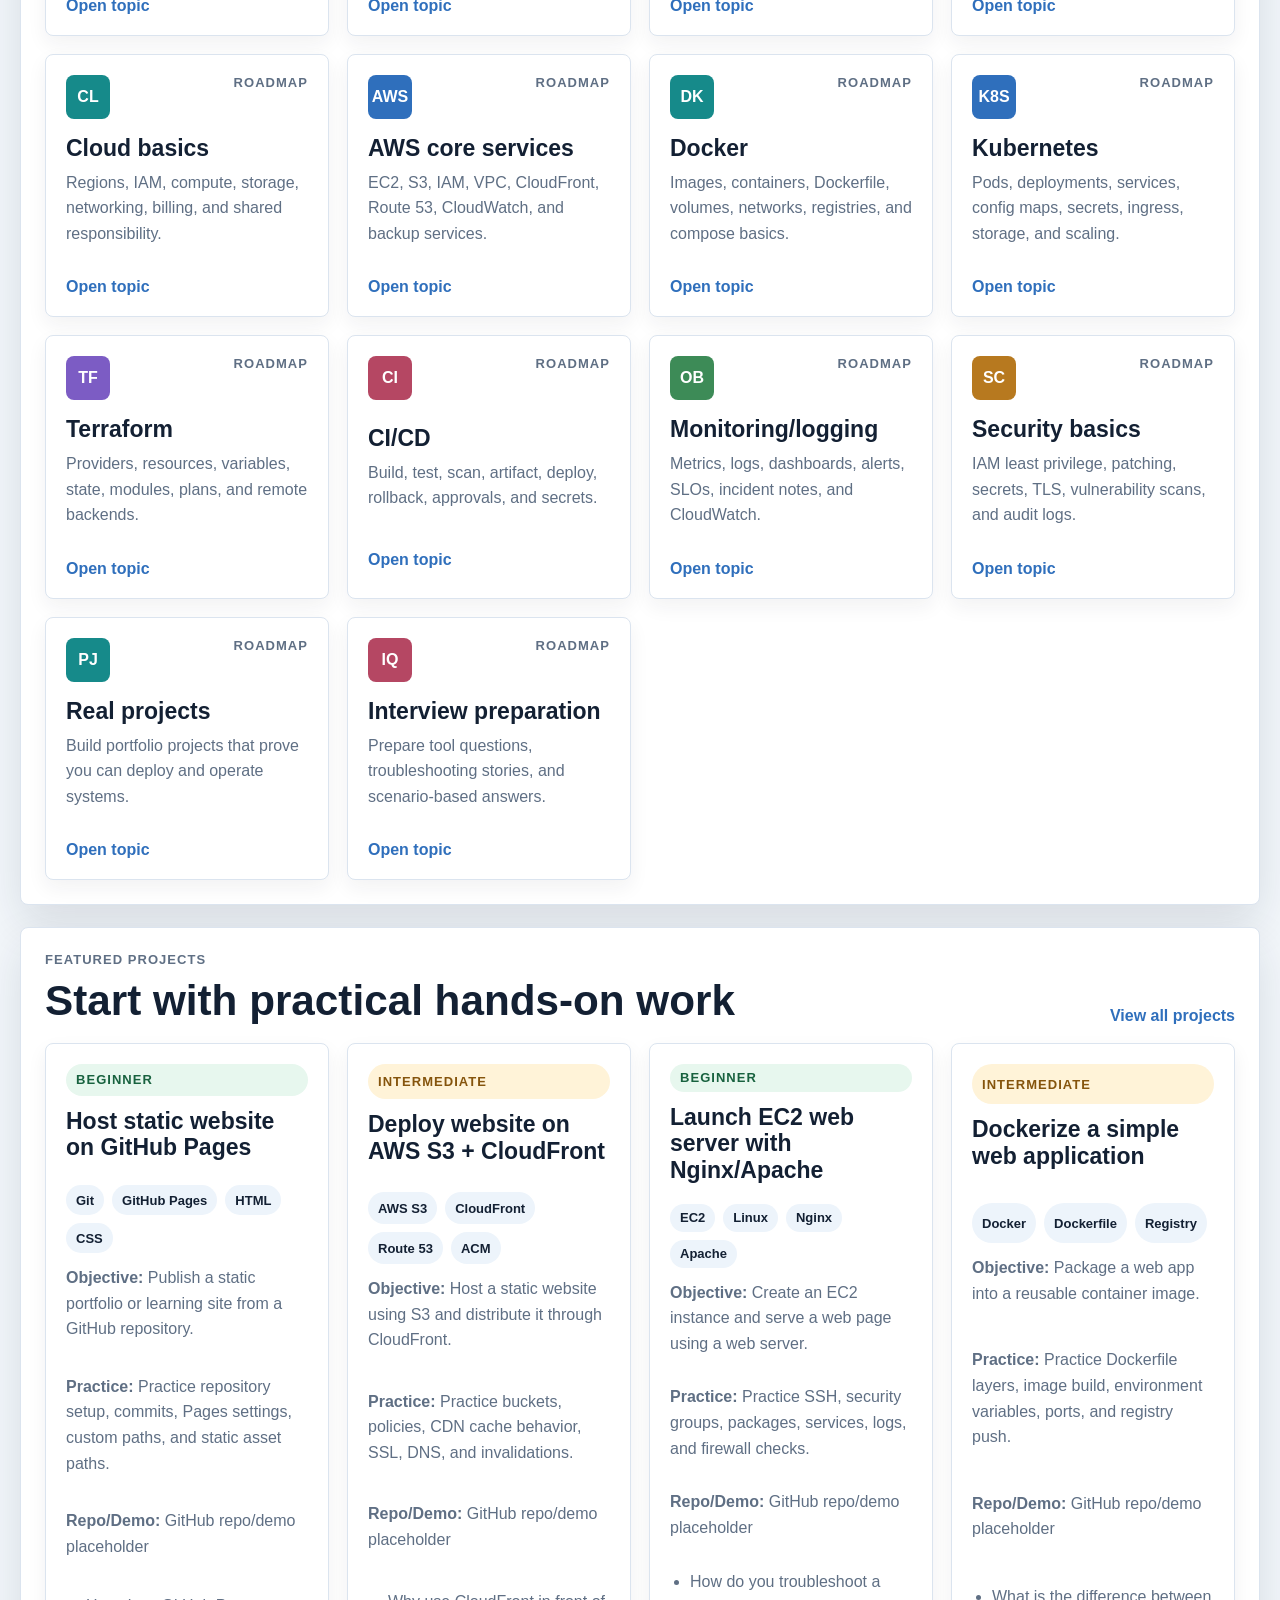
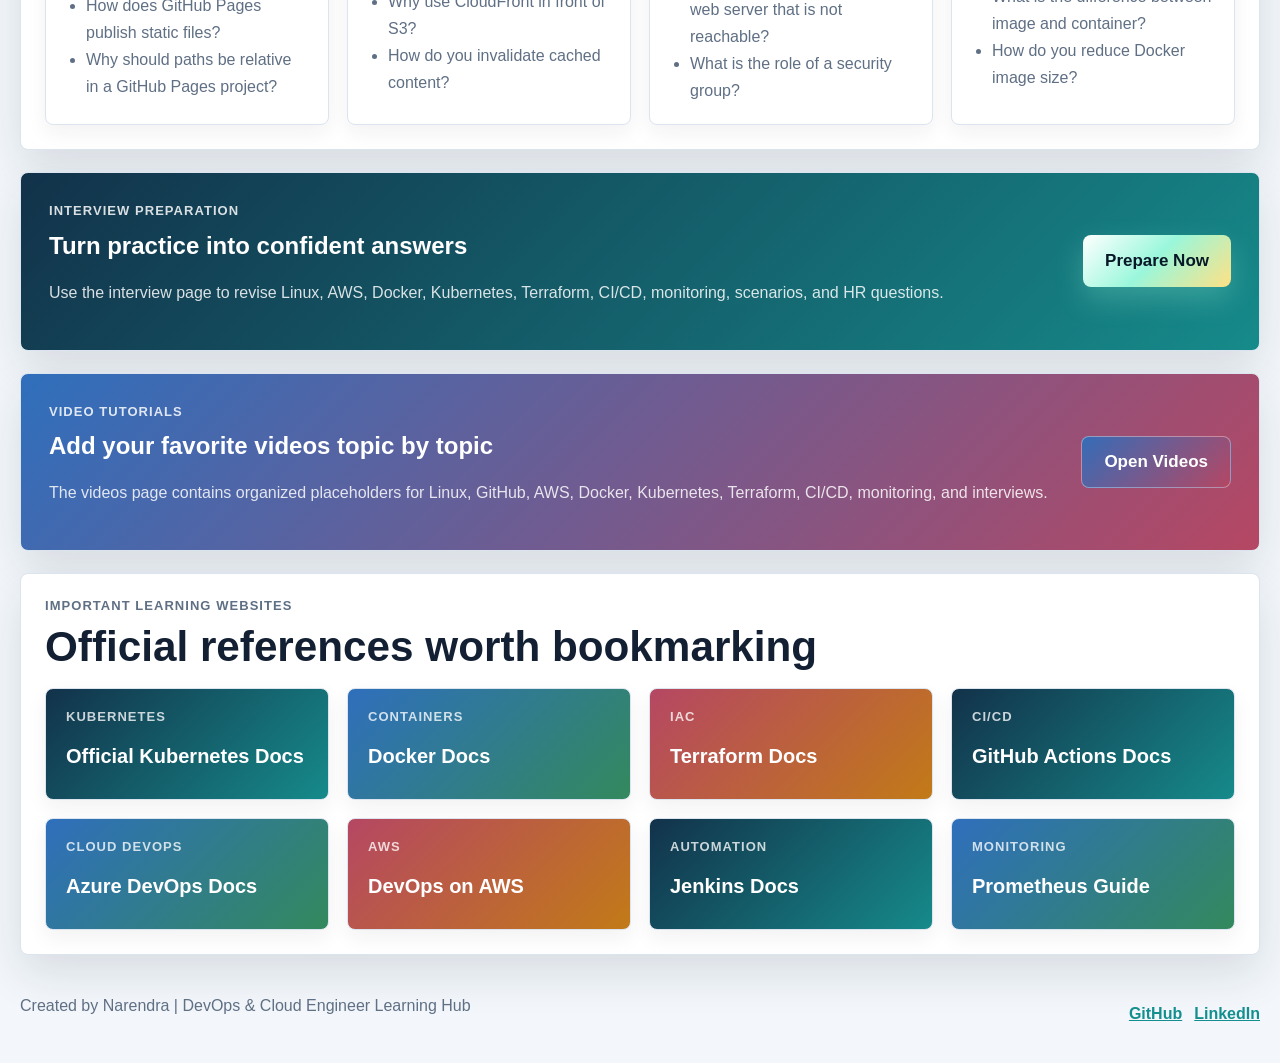
==== commit 80fc2516: "Upgrade DevOps learning hub website" ====
--- a/index.html
+++ b/index.html
@@ -3,70 +3,132 @@
 <head>
   <meta charset="UTF-8" />
   <meta name="viewport" content="width=device-width, initial-scale=1.0" />
-  <title>DevOps Learning Hub</title>
+  <title>DevOps & Cloud Engineer Learning Hub</title>
   <link rel="stylesheet" href="style.css" />
 </head>
-<body>
+<body data-page="home">
   <header class="site-header">
-    <nav class="topbar" aria-label="Main navigation">
-      <a class="brand" href="./index.html" aria-label="DevOps Learning Hub home">
+    <nav class="navbar" aria-label="Main navigation">
+      <a class="brand" href="index.html">
         <span class="brand-mark">DL</span>
-        <span>DevOps Learning Hub</span>
+        <span>Narendra DevOps Learning Hub</span>
       </a>
-      <div class="nav-links">
-        <a class="nav-button nav-github" href="https://github.com/narendra09-devops/" target="_blank" rel="noreferrer">GitHub</a>
-        <a class="nav-button nav-linkedin" href="https://www.linkedin.com/in/narendra09-devops" target="_blank" rel="noreferrer">LinkedIn</a>
+      <button class="menu-toggle" type="button" aria-label="Toggle navigation" aria-expanded="false">Menu</button>
+      <div class="nav-links" id="navLinks">
+        <a href="index.html">Home</a>
+        <a href="roadmap.html">Roadmap</a>
+        <a href="projects.html">Projects</a>
+        <a href="aws-labs.html">AWS Labs</a>
+        <a href="linux.html">Linux</a>
+        <a href="docker-kubernetes.html">Docker/K8s</a>
+        <a href="terraform.html">Terraform</a>
+        <a href="cicd.html">CI/CD</a>
+        <a href="monitoring.html">Monitoring</a>
+        <a href="interview.html">Interview</a>
+        <a href="videos.html">Videos</a>
+        <a href="resume-linkedin.html">Resume</a>
+        <a href="contact.html">Contact</a>
       </div>
     </nav>
 
-    <section class="hero" aria-label="DevOps Learning Hub banner">
-      <img class="hero-image" src="assets/devops-banner.gif" alt="DevOps Learning Hub banner for Narendra Pratap Singh" />
-      <div class="hero-actions">
-        <a class="primary-button" href="#topics">Explore Topics</a>
-        <a class="secondary-button" href="./pages/viewer.html?folder=README.md">View Main README</a>
+    <section class="hero hero-home">
+      <div class="hero-copy">
+        <p class="eyebrow">DevOps | Cloud | Linux | Kubernetes | CI/CD</p>
+        <h1>Learn DevOps & Cloud Engineering with Real Projects</h1>
+        <p>Beginner-friendly roadmaps, practical labs, interview preparation, and real-world cloud/DevOps tasks organized in one learning hub.</p>
+        <div class="hero-actions">
+          <a class="btn btn-primary" href="roadmap.html">Start Roadmap</a>
+          <a class="btn btn-secondary" href="projects.html">Practice Projects</a>
+        </div>
+      </div>
+      <div class="hero-media">
+        <img src="assets/devops-banner.gif" alt="Narendra DevOps Learning Hub animated banner" />
       </div>
     </section>
   </header>
 
   <main>
-    <section class="toolbar" aria-label="Topic search">
-      <div>
-        <p class="section-kicker">Browse library</p>
-        <h1 id="topics">Choose a topic folder</h1>
+    <section class="section intro-section">
+      <div class="section-heading">
+        <p class="eyebrow">What this site gives you</p>
+        <h2>Practice-focused DevOps learning for real work</h2>
       </div>
-      <label class="search-box" for="searchInput">
-        <span>Search</span>
-        <input type="search" id="searchInput" placeholder="Search folders, tools, or topics..." autocomplete="off" />
-      </label>
-    </section>
-
-    <section class="learning-links" aria-labelledby="learningTitle">
-      <div class="section-heading">
-        <p class="section-kicker">Important learning websites</p>
-        <h2 id="learningTitle">DevOps, cloud, Kubernetes, CI/CD, and monitoring references</h2>
-      </div>
-      <div class="resource-grid">
-        <a class="resource-card" href="https://kubernetes.io/docs/" target="_blank" rel="noreferrer"><span>Kubernetes</span><strong>Official Kubernetes Docs</strong></a>
-        <a class="resource-card" href="https://docs.docker.com/" target="_blank" rel="noreferrer"><span>Containers</span><strong>Docker Docs</strong></a>
-        <a class="resource-card" href="https://developer.hashicorp.com/terraform/docs" target="_blank" rel="noreferrer"><span>IaC</span><strong>Terraform Docs</strong></a>
-        <a class="resource-card" href="https://docs.github.com/en/actions" target="_blank" rel="noreferrer"><span>CI/CD</span><strong>GitHub Actions Docs</strong></a>
-        <a class="resource-card" href="https://learn.microsoft.com/en-us/azure/devops/" target="_blank" rel="noreferrer"><span>Cloud DevOps</span><strong>Azure DevOps Docs</strong></a>
-        <a class="resource-card" href="https://docs.aws.amazon.com/whitepapers/latest/introduction-devops-aws/introduction-to-devops.html" target="_blank" rel="noreferrer"><span>AWS</span><strong>DevOps on AWS</strong></a>
-        <a class="resource-card" href="https://www.jenkins.io/doc/" target="_blank" rel="noreferrer"><span>Automation</span><strong>Jenkins Docs</strong></a>
-        <a class="resource-card" href="https://prometheus.io/docs/tutorials/getting_started/" target="_blank" rel="noreferrer"><span>Monitoring</span><strong>Prometheus Guide</strong></a>
+      <div class="feature-grid">
+        <article class="feature-card">
+          <h3>Follow a roadmap</h3>
+          <p>Learn Linux, networking, cloud, containers, IaC, CI/CD, monitoring, security, projects, and interviews step by step.</p>
+        </article>
+        <article class="feature-card">
+          <h3>Build real projects</h3>
+          <p>Practice GitHub Pages, AWS S3, EC2, Docker, Kubernetes, Terraform, CloudWatch, SSL, backup validation, and patching.</p>
+        </article>
+        <article class="feature-card">
+          <h3>Prepare for interviews</h3>
+          <p>Review topic-wise questions, short answers, and scenario-based DevOps questions that connect tools to real operations.</p>
+        </article>
       </div>
     </section>
 
-    <section class="cards-container" id="cardsContainer" aria-live="polite"></section>
-    <p class="empty-state" id="emptyState" hidden>No matching topics found.</p>
+    <section class="section">
+      <div class="section-heading section-heading-row">
+        <div>
+          <p class="eyebrow">Roadmap topics</p>
+          <h2>Choose your next DevOps topic</h2>
+        </div>
+        <label class="search-box">
+          <span>Search topics</span>
+          <input id="topicSearch" type="search" placeholder="Search Linux, AWS, Docker..." data-filter-input="topic-grid" />
+        </label>
+      </div>
+      <div class="card-grid" id="topic-grid" data-render="roadmap-preview"></div>
+    </section>
+
+    <section class="section">
+      <div class="section-heading section-heading-row">
+        <div>
+          <p class="eyebrow">Featured projects</p>
+          <h2>Start with practical hands-on work</h2>
+        </div>
+        <a class="text-link" href="projects.html">View all projects</a>
+      </div>
+      <div class="card-grid" data-render="featured-projects"></div>
+    </section>
+
+    <section class="cta-band">
+      <div>
+        <p class="eyebrow">Interview preparation</p>
+        <h2>Turn practice into confident answers</h2>
+        <p>Use the interview page to revise Linux, AWS, Docker, Kubernetes, Terraform, CI/CD, monitoring, scenarios, and HR questions.</p>
+      </div>
+      <a class="btn btn-primary" href="interview.html">Prepare Now</a>
+    </section>
+
+    <section class="cta-band alt">
+      <div>
+        <p class="eyebrow">Video tutorials</p>
+        <h2>Add your favorite videos topic by topic</h2>
+        <p>The videos page contains organized placeholders for Linux, GitHub, AWS, Docker, Kubernetes, Terraform, CI/CD, monitoring, and interviews.</p>
+      </div>
+      <a class="btn btn-secondary" href="videos.html">Open Videos</a>
+    </section>
+
+    <section class="section">
+      <div class="section-heading">
+        <p class="eyebrow">Important learning websites</p>
+        <h2>Official references worth bookmarking</h2>
+      </div>
+      <div class="resource-grid" data-render="resources"></div>
+    </section>
   </main>
 
-  <footer>
-    <span>Created by Narendra</span>
-    <a href="https://github.com/narendra09-devops" target="_blank" rel="noreferrer">GitHub</a>
-    <a href="https://www.linkedin.com/in/narendra09-devops" target="_blank" rel="noreferrer">LinkedIn</a>
+  <footer class="footer">
+    <p>Created by Narendra | DevOps & Cloud Engineer Learning Hub</p>
+    <div>
+      <a href="https://github.com/narendra09-devops" target="_blank" rel="noreferrer">GitHub</a>
+      <a href="https://www.linkedin.com/in/narendra09-devops" target="_blank" rel="noreferrer">LinkedIn</a>
+    </div>
   </footer>
 
   <script src="script.js"></script>
 </body>
-</html>+</html>
--- a/style.css
+++ b/style.css
@@ -1,16 +1,16 @@
 :root {
-  --ink: #18212f;
-  --muted: #607084;
-  --line: #dbe3ed;
+  --ink: #132033;
+  --muted: #5f6f84;
+  --line: #dbe4ef;
   --paper: #ffffff;
   --soft: #f3f7fb;
-  --navy: #0d2b45;
-  --teal: #168a8a;
-  --green: #3d8b57;
-  --amber: #b7791f;
+  --navy: #0b253a;
+  --teal: #138f8f;
+  --blue: #2f6fbc;
+  --green: #33895d;
+  --amber: #c27a17;
   --rose: #b54763;
-  --blue: #2f6fbc;
-  --shadow: 0 16px 42px rgba(27, 39, 54, 0.12);
+  --shadow: 0 18px 46px rgba(19, 32, 51, 0.12);
 }
 
 * {
@@ -28,21 +28,27 @@
   font-family: Inter, "Segoe UI", Arial, sans-serif;
 }
 
+a {
+  color: inherit;
+}
+
 .site-header {
   color: #ffffff;
-  background: linear-gradient(135deg, #071827 0%, #0f6f94 52%, #3f9857 100%);
+  background:
+    radial-gradient(circle at 78% 12%, rgba(121, 255, 225, 0.18), transparent 28%),
+    linear-gradient(135deg, #071827 0%, #0f6687 48%, #33895d 100%);
   padding: 18px clamp(16px, 3vw, 48px) 34px;
 }
 
-.topbar,
+.navbar,
 .hero,
 main,
-footer {
+.footer {
   width: min(1500px, calc(100% - 40px));
   margin: 0 auto;
 }
 
-.topbar {
+.navbar {
   display: flex;
   align-items: center;
   justify-content: space-between;
@@ -50,17 +56,20 @@
   padding: 12px 14px;
   border: 1px solid rgba(255, 255, 255, 0.18);
   border-radius: 8px;
-  background: rgba(5, 19, 34, 0.46);
-  box-shadow: 0 12px 28px rgba(0, 0, 0, 0.18);
+  background: rgba(5, 19, 34, 0.52);
+  box-shadow: 0 14px 30px rgba(0, 0, 0, 0.18);
   backdrop-filter: blur(14px);
 }
 
 .brand,
-.nav-button,
-.primary-button,
-.secondary-button,
-.card,
-.resource-card {
+.nav-links a,
+.btn,
+.topic-card,
+.project-card,
+.resource-card,
+.video-card,
+.contact-card,
+.text-link {
   text-decoration: none;
 }
 
@@ -69,13 +78,12 @@
   align-items: center;
   gap: 12px;
   color: #ffffff;
-  font-size: clamp(18px, 1.4vw, 22px);
-  font-weight: 900;
-  letter-spacing: 0;
+  font-size: clamp(17px, 1.4vw, 22px);
+  font-weight: 900;
 }
 
 .brand-mark,
-.card-icon {
+.topic-icon {
   display: inline-grid;
   place-items: center;
   width: 44px;
@@ -88,105 +96,57 @@
 
 .nav-links {
   display: flex;
+  align-items: center;
+  justify-content: flex-end;
+  flex: 1;
   flex-wrap: wrap;
-  gap: 12px;
-}
-
-.nav-button {
-  display: inline-flex;
-  align-items: center;
-  justify-content: center;
-  min-height: 44px;
-  padding: 11px 18px;
-  border-radius: 8px;
-  color: #ffffff;
-  font-size: 16px;
-  font-weight: 900;
-  border: 1px solid rgba(255, 255, 255, 0.38);
-  box-shadow: 0 10px 24px rgba(0, 0, 0, 0.18);
-}
-
-.nav-github {
-  background: linear-gradient(135deg, #2f6fbc, #17a2b8);
-}
-
-.nav-linkedin {
-  background: linear-gradient(135deg, #0a66c2, #18b7d4);
+  gap: 6px;
+}
+
+.nav-links a {
+  padding: 9px 10px;
+  border-radius: 8px;
+  color: rgba(255, 255, 255, 0.86);
+  font-size: 14px;
+  font-weight: 800;
+}
+
+.nav-links a:hover,
+.nav-links a.active {
+  color: #071827;
+  background: linear-gradient(135deg, #ffffff, #9af7db);
+}
+
+.menu-toggle {
+  display: none;
+  border: 1px solid rgba(255, 255, 255, 0.35);
+  border-radius: 8px;
+  color: #ffffff;
+  background: rgba(255, 255, 255, 0.12);
+  font: inherit;
+  font-weight: 900;
+  padding: 10px 14px;
 }
 
 .hero {
-  padding-top: 20px;
-}
-
-.hero-image {
-  display: block;
-  width: 100%;
-  height: auto;
-  aspect-ratio: 20 / 7;
-  object-fit: contain;
-  border: 1px solid rgba(255, 255, 255, 0.24);
-  border-radius: 8px;
-  background: #071827;
-  box-shadow: 0 24px 60px rgba(0, 0, 0, 0.28);
-}
-
-.hero-actions {
-  display: flex;
-  flex-wrap: wrap;
-  gap: 14px;
-  margin-top: 18px;
-}
-
-.primary-button,
-.secondary-button {
-  display: inline-flex;
-  align-items: center;
-  justify-content: center;
-  min-height: 52px;
-  padding: 14px 22px;
-  border-radius: 8px;
-  font-size: 17px;
-  font-weight: 900;
-  letter-spacing: 0;
-}
-
-.primary-button {
-  color: #071827;
-  background: linear-gradient(135deg, #ffffff, #9af7db 48%, #ffe184);
-  box-shadow: 0 12px 28px rgba(154, 247, 219, 0.26);
-}
-
-.secondary-button {
-  color: #ffffff;
-  background: linear-gradient(135deg, rgba(47, 111, 188, 0.92), rgba(181, 71, 99, 0.92));
-  border: 1px solid rgba(255, 255, 255, 0.36);
-}
-
-main {
-  padding: 28px 0 0;
-}
-
-.toolbar,
-.learning-links {
-  background: var(--paper);
-  border: 1px solid var(--line);
-  border-radius: 8px;
-  box-shadow: var(--shadow);
-}
-
-.toolbar {
-  display: flex;
-  align-items: end;
-  justify-content: space-between;
-  gap: 24px;
-  padding: 24px;
-}
-
-.section-kicker,
-.card-meta,
-.file-meta,
-.resource-card span {
-  color: var(--muted);
+  display: grid;
+  grid-template-columns: minmax(0, 0.82fr) minmax(520px, 1.18fr);
+  align-items: center;
+  gap: 28px;
+  padding-top: 34px;
+}
+
+.hero.hero-home {
+  grid-template-columns: minmax(340px, 0.72fr) minmax(620px, 1.28fr);
+}
+
+.hero-copy {
+  max-width: 690px;
+}
+
+.eyebrow {
+  margin: 0 0 10px;
+  color: #bff8ee;
   font-size: 13px;
   font-weight: 900;
   letter-spacing: 0.08em;
@@ -200,11 +160,110 @@
   margin-top: 0;
 }
 
-.toolbar h1,
-.section-heading h2 {
+.hero h1 {
+  margin-bottom: 18px;
+  font-size: clamp(42px, 5vw, 72px);
+  line-height: 0.98;
+}
+
+.hero p {
+  color: #e9f9fb;
+  font-size: clamp(18px, 1.7vw, 24px);
+  line-height: 1.55;
+}
+
+.hero-media img,
+.hero-image {
+  display: block;
+  width: 100%;
+  height: auto;
+  border: 1px solid rgba(255, 255, 255, 0.24);
+  border-radius: 8px;
+  background: #071827;
+  box-shadow: 0 24px 60px rgba(0, 0, 0, 0.28);
+}
+
+.hero-actions {
+  display: flex;
+  flex-wrap: wrap;
+  gap: 14px;
+  margin-top: 24px;
+}
+
+.btn {
+  display: inline-flex;
+  align-items: center;
+  justify-content: center;
+  min-height: 52px;
+  padding: 14px 22px;
+  border-radius: 8px;
+  font-size: 17px;
+  font-weight: 900;
+}
+
+.btn-primary {
+  color: #071827;
+  background: linear-gradient(135deg, #ffffff, #9af7db 48%, #ffe184);
+  box-shadow: 0 12px 28px rgba(154, 247, 219, 0.26);
+}
+
+.btn-secondary {
+  color: #ffffff;
+  background: linear-gradient(135deg, rgba(47, 111, 188, 0.94), rgba(181, 71, 99, 0.94));
+  border: 1px solid rgba(255, 255, 255, 0.36);
+}
+
+main {
+  padding: 28px 0 0;
+}
+
+.section,
+.toolbar,
+.learning-links,
+.cta-band {
+  margin-top: 22px;
+  background: var(--paper);
+  border: 1px solid var(--line);
+  border-radius: 8px;
+  box-shadow: var(--shadow);
+}
+
+.section,
+.toolbar,
+.learning-links {
+  padding: 24px;
+}
+
+.section-heading {
+  margin-bottom: 18px;
+}
+
+.section-heading-row,
+.toolbar {
+  display: flex;
+  align-items: end;
+  justify-content: space-between;
+  gap: 24px;
+}
+
+.section-heading h2,
+.toolbar h1 {
   margin-bottom: 0;
-  font-size: clamp(28px, 3.5vw, 42px);
-  line-height: 1.1;
+  font-size: clamp(28px, 3.3vw, 44px);
+  line-height: 1.12;
+}
+
+.section-heading .eyebrow,
+.toolbar .eyebrow,
+.card-meta,
+.difficulty,
+.resource-card span,
+.video-card span {
+  color: var(--muted);
+  font-size: 13px;
+  font-weight: 900;
+  letter-spacing: 0.08em;
+  text-transform: uppercase;
 }
 
 .search-box {
@@ -218,7 +277,9 @@
 }
 
 .search-box input,
-.folder-search input {
+.filter-select,
+.contact-form input,
+.contact-form textarea {
   width: 100%;
   border: 1px solid var(--line);
   border-radius: 8px;
@@ -231,48 +292,118 @@
 }
 
 .search-box input:focus,
-.folder-search input:focus {
+.filter-select:focus,
+.contact-form input:focus,
+.contact-form textarea:focus {
   border-color: var(--teal);
   box-shadow: 0 0 0 4px rgba(22, 138, 138, 0.14);
 }
 
-.learning-links {
-  margin-top: 22px;
-  padding: 24px;
-}
-
-.section-heading {
-  display: flex;
-  align-items: end;
+.card-grid,
+.resource-grid,
+.feature-grid,
+.video-grid,
+.interview-grid,
+.lab-grid,
+.resume-grid {
+  display: grid;
+  grid-template-columns: repeat(auto-fit, minmax(260px, 1fr));
+  gap: 18px;
+}
+
+.topic-card,
+.feature-card,
+.project-card,
+.resource-card,
+.video-card,
+.qa-card,
+.lab-card,
+.resume-card,
+.contact-card {
+  border-radius: 8px;
+  border: 1px solid var(--line);
+  background: #ffffff;
+  padding: 20px;
+  box-shadow: 0 8px 20px rgba(27, 39, 54, 0.06);
+}
+
+.topic-card,
+.project-card,
+.video-card,
+.resource-card {
+  transition: transform 160ms ease, box-shadow 160ms ease, border-color 160ms ease;
+}
+
+.topic-card:hover,
+.project-card:hover,
+.video-card:hover,
+.resource-card:hover {
+  transform: translateY(-4px);
+  border-color: rgba(22, 138, 138, 0.55);
+  box-shadow: var(--shadow);
+}
+
+.topic-card {
+  color: var(--ink);
+  display: grid;
+  gap: 16px;
+}
+
+.topic-top {
+  display: flex;
+  align-items: flex-start;
   justify-content: space-between;
-  gap: 24px;
-  margin-bottom: 18px;
-}
-
-.resource-grid {
-  display: grid;
-  grid-template-columns: repeat(auto-fit, minmax(240px, 1fr));
-  gap: 14px;
+  gap: 12px;
+}
+
+.topic-icon {
+  color: #ffffff;
+  background: var(--card-color, var(--teal));
+}
+
+.topic-card h3,
+.project-card h3,
+.video-card h3,
+.lab-card h3,
+.resume-card h3,
+.contact-card h3 {
+  margin-bottom: 8px;
+  font-size: 23px;
+  line-height: 1.16;
+}
+
+.topic-card p,
+.project-card p,
+.feature-card p,
+.video-card p,
+.lab-card p,
+.resume-card p,
+.contact-card p,
+.qa-card p {
+  color: var(--muted);
+  line-height: 1.6;
+}
+
+.text-link,
+.card-link {
+  color: var(--blue);
+  font-weight: 900;
 }
 
 .resource-card {
   display: grid;
   gap: 8px;
   min-height: 112px;
-  padding: 18px;
-  border-radius: 8px;
   color: #ffffff;
   background: linear-gradient(135deg, #12324a, #168a8a);
-  border: 1px solid rgba(255, 255, 255, 0.18);
-  box-shadow: 0 10px 22px rgba(18, 50, 74, 0.16);
 }
 
 .resource-card:nth-child(3n+2) {
-  background: linear-gradient(135deg, #2f6fbc, #3d8b57);
+  background: linear-gradient(135deg, #2f6fbc, #33895d);
 }
 
 .resource-card:nth-child(3n+3) {
-  background: linear-gradient(135deg, #b54763, #b7791f);
+  background: linear-gradient(135deg, #b54763, #c27a17);
 }
 
 .resource-card span {
@@ -284,85 +415,188 @@
   line-height: 1.2;
 }
 
-.cards-container {
-  display: grid;
-  grid-template-columns: repeat(auto-fit, minmax(260px, 1fr));
-  gap: 18px;
-  margin-top: 22px;
-}
-
-.card {
-  display: grid;
-  gap: 18px;
-  min-height: 190px;
-  padding: 20px;
+.project-card {
+  display: grid;
+  gap: 12px;
+}
+
+.project-meta,
+.tag-list {
+  display: flex;
+  flex-wrap: wrap;
+  gap: 8px;
+}
+
+.pill,
+.difficulty {
+  display: inline-flex;
+  align-items: center;
+  min-height: 28px;
+  border-radius: 999px;
+  padding: 5px 10px;
+  background: #edf4fb;
   color: var(--ink);
-  background: var(--paper);
+  font-size: 13px;
+  font-weight: 800;
+}
+
+.difficulty.beginner {
+  background: #e7f7ee;
+  color: #18623f;
+}
+
+.difficulty.intermediate {
+  background: #fff3d8;
+  color: #85540c;
+}
+
+.difficulty.advanced {
+  background: #ffe5ed;
+  color: #8b2442;
+}
+
+.project-card ul,
+.lab-card ul,
+.roadmap-list,
+.qa-card ul {
+  margin: 0;
+  padding-left: 20px;
+  color: var(--muted);
+  line-height: 1.7;
+}
+
+.cta-band {
+  display: flex;
+  align-items: center;
+  justify-content: space-between;
+  gap: 24px;
+  padding: 28px;
+  color: #ffffff;
+  background: linear-gradient(135deg, #12324a, #168a8a);
+}
+
+.cta-band.alt {
+  background: linear-gradient(135deg, #2f6fbc, #b54763);
+}
+
+.cta-band p {
+  color: rgba(255, 255, 255, 0.84);
+  line-height: 1.6;
+}
+
+.roadmap-list {
+  list-style: none;
+  padding: 0;
+  display: grid;
+  gap: 14px;
+}
+
+.roadmap-list li {
+  display: grid;
+  grid-template-columns: 58px 1fr;
+  gap: 14px;
+  padding: 18px;
   border: 1px solid var(--line);
   border-radius: 8px;
-  box-shadow: 0 8px 20px rgba(27, 39, 54, 0.06);
-  transition: transform 160ms ease, box-shadow 160ms ease, border-color 160ms ease;
-}
-
-.card:hover,
-.card:focus-visible,
-.resource-card:hover,
-.resource-card:focus-visible {
-  transform: translateY(-4px);
-  box-shadow: var(--shadow);
-}
-
-.card-top {
-  display: flex;
-  align-items: flex-start;
+  background: #ffffff;
+}
+
+.step-number {
+  display: inline-grid;
+  place-items: center;
+  width: 48px;
+  aspect-ratio: 1;
+  border-radius: 8px;
+  color: #ffffff;
+  background: linear-gradient(135deg, var(--blue), var(--teal));
+  font-weight: 900;
+}
+
+.filter-row {
+  display: flex;
+  align-items: end;
   justify-content: space-between;
-  gap: 12px;
-}
-
-.card-icon {
-  color: #ffffff;
-  background: var(--card-color, var(--teal));
-}
-
-.card h3 {
-  margin: 0;
-  font-size: 23px;
-  line-height: 1.15;
-}
-
-.card p {
-  margin: 0;
-  color: var(--muted);
-  line-height: 1.55;
-}
-
-.card-cta {
-  align-self: end;
-  color: var(--card-color, var(--teal));
-  font-weight: 900;
-}
-
-.empty-state {
-  margin: 28px 0 0;
-  padding: 18px;
-  color: var(--muted);
-  background: #ffffff;
-  border: 1px dashed var(--line);
-  border-radius: 8px;
-  text-align: center;
-}
-
-footer {
-  display: flex;
-  justify-content: center;
-  gap: 12px;
+  gap: 16px;
+  margin-bottom: 18px;
+}
+
+.filter-select {
+  width: min(280px, 100%);
+}
+
+.qa-topic {
+  margin-top: 24px;
+}
+
+.qa-topic h2 {
+  padding-bottom: 10px;
+  border-bottom: 1px solid var(--line);
+}
+
+.qa-card {
+  margin-top: 12px;
+}
+
+.qa-card h3 {
+  margin-bottom: 8px;
+}
+
+.video-card {
+  display: grid;
+  gap: 10px;
+  color: var(--ink);
+}
+
+.video-placeholder {
+  display: grid;
+  place-items: center;
+  min-height: 126px;
+  border-radius: 8px;
+  color: #ffffff;
+  background: linear-gradient(135deg, #12324a, #2f6fbc);
+  font-weight: 900;
+}
+
+.contact-layout {
+  display: grid;
+  grid-template-columns: minmax(280px, 0.8fr) minmax(320px, 1.2fr);
+  gap: 22px;
+}
+
+.contact-form {
+  display: grid;
+  gap: 14px;
+}
+
+.footer {
+  display: flex;
+  align-items: center;
+  justify-content: space-between;
+  gap: 16px;
   padding: 42px 0 32px;
   color: var(--muted);
 }
 
-footer a {
+.footer div {
+  display: flex;
+  gap: 12px;
+}
+
+.footer a {
   color: var(--teal);
-  font-weight: 800;
+  font-weight: 900;
+}
+
+.hidden {
+  display: none !important;
+}
+
+@media (max-width: 1000px) {
+  .hero,
+  .hero.hero-home,
+  .contact-layout {
+    grid-template-columns: 1fr;
+  }
 }
 
 @media (max-width: 760px) {
@@ -370,38 +604,50 @@
     padding: 14px 14px 28px;
   }
 
-  .topbar,
+  .navbar,
+  .section-heading-row,
   .toolbar,
-  .section-heading,
-  footer {
+  .filter-row,
+  .cta-band,
+  .footer {
     align-items: stretch;
     flex-direction: column;
   }
 
-  .hero-image {
-    aspect-ratio: 10 / 7;
-    object-fit: cover;
-    object-position: center;
-  }
-
-  .hero-actions,
+  .menu-toggle {
+    display: inline-flex;
+    align-items: center;
+    justify-content: center;
+  }
+
   .nav-links {
+    display: none;
+    width: 100%;
     flex-direction: column;
   }
 
-  .primary-button,
-  .secondary-button,
-  .nav-button {
+  .nav-links.open {
+    display: flex;
+  }
+
+  .nav-links a,
+  .btn {
     width: 100%;
   }
 
+  .section,
   .toolbar,
   .learning-links {
     padding: 18px;
   }
 
-  .cards-container,
-  .resource-grid {
+  .card-grid,
+  .resource-grid,
+  .feature-grid,
+  .video-grid,
+  .interview-grid,
+  .lab-grid,
+  .resume-grid {
     grid-template-columns: 1fr;
   }
-}+}
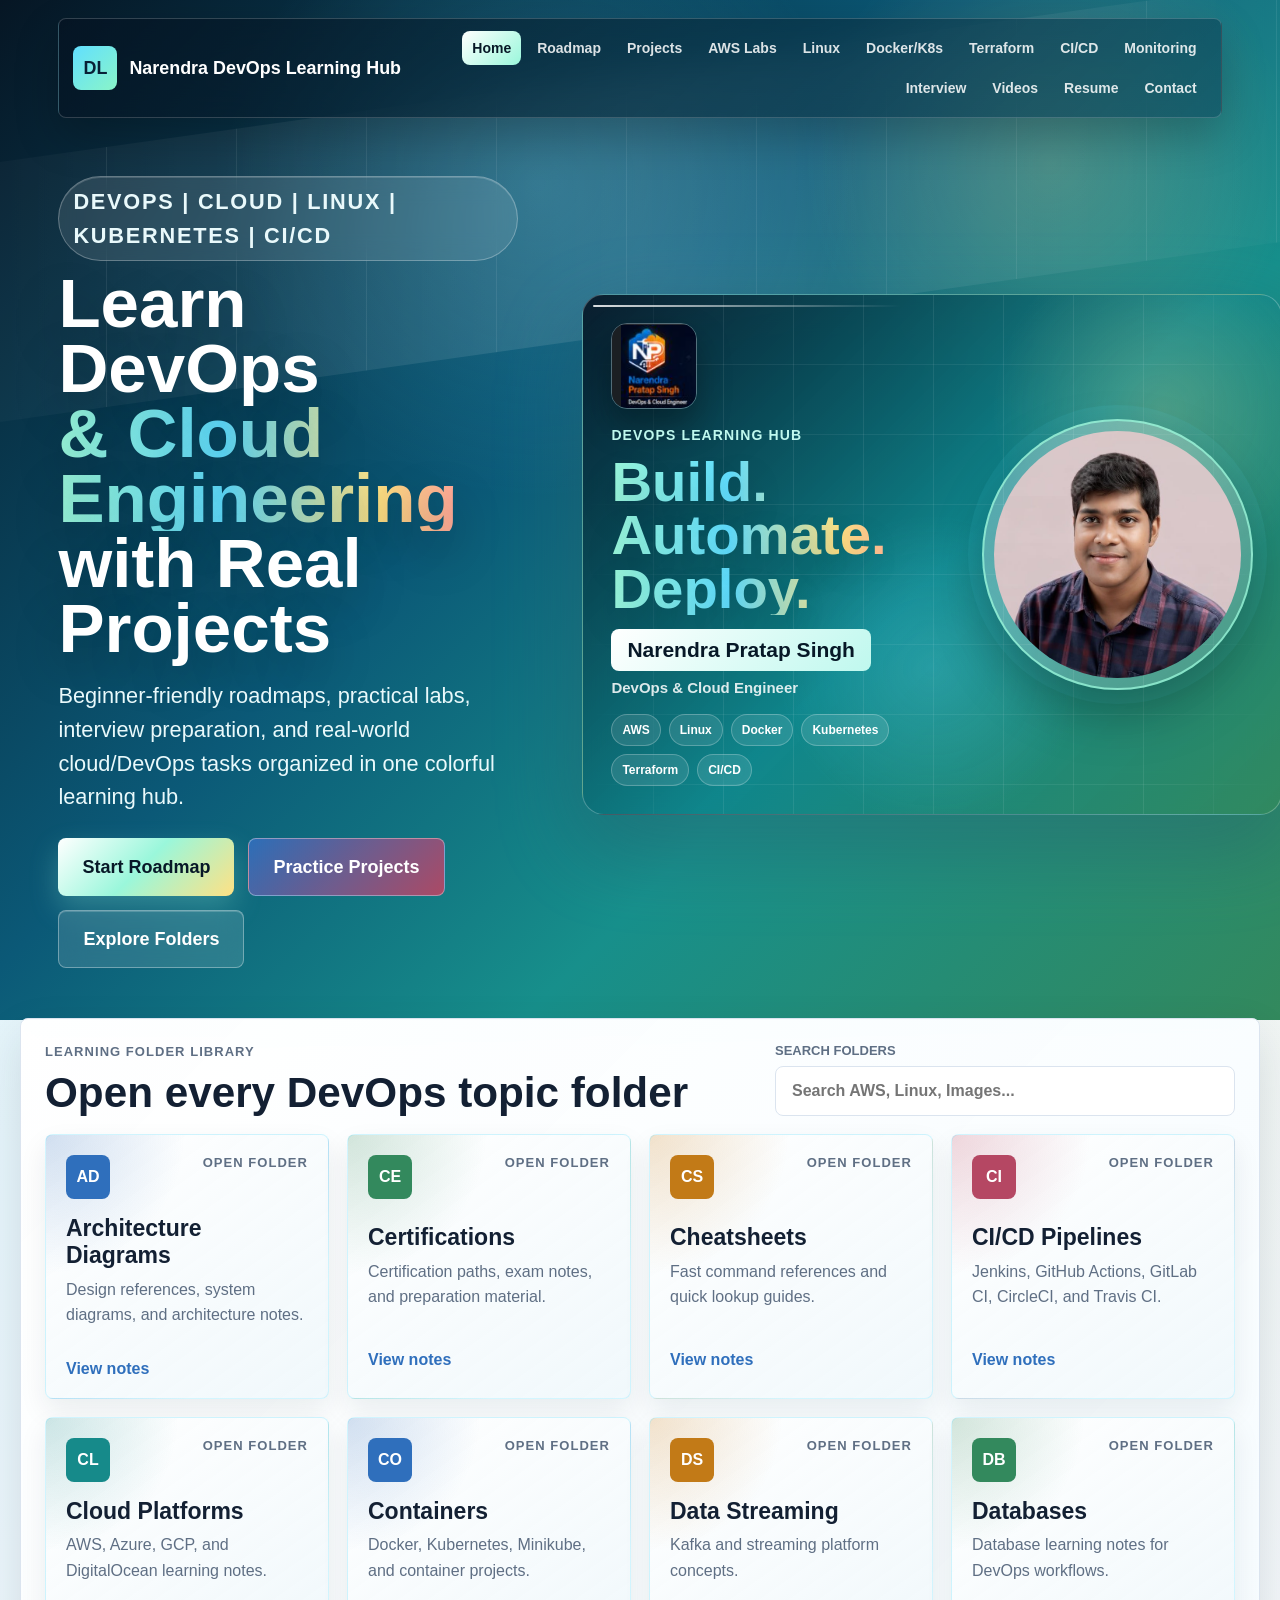
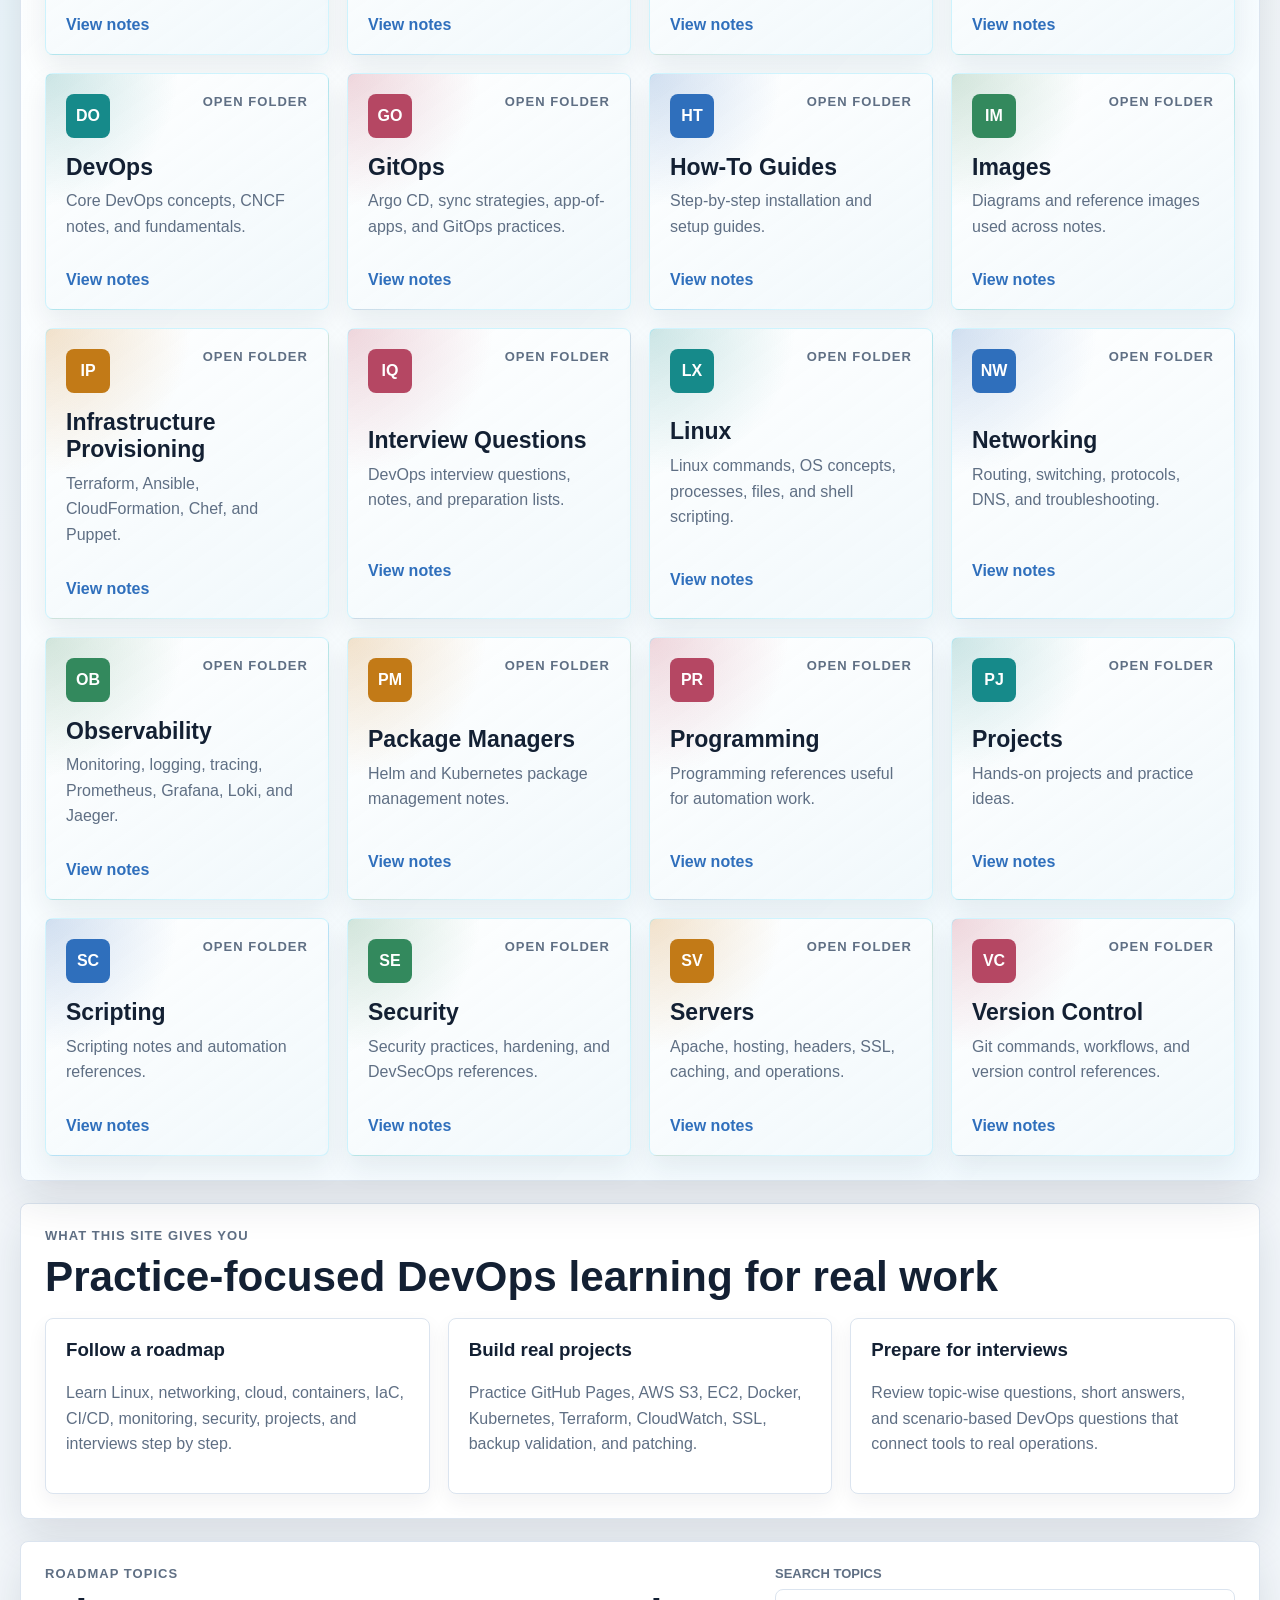
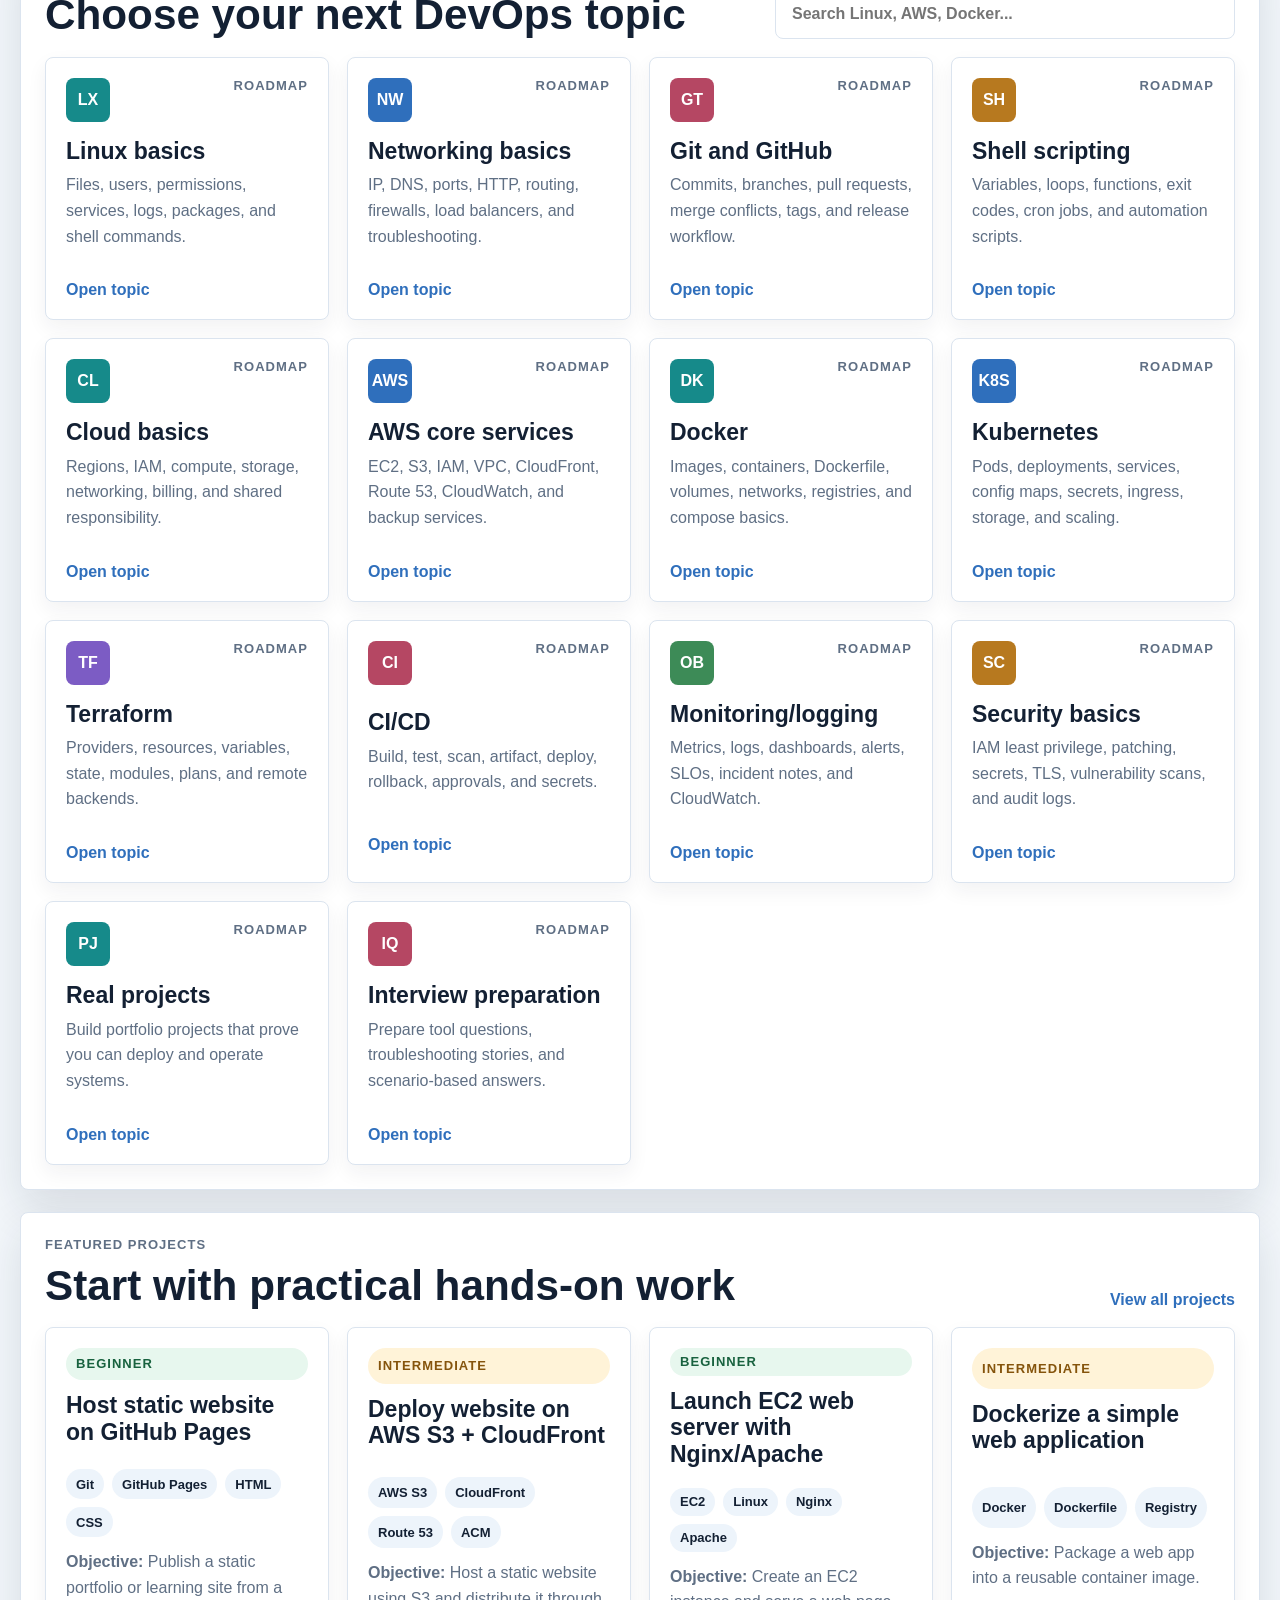
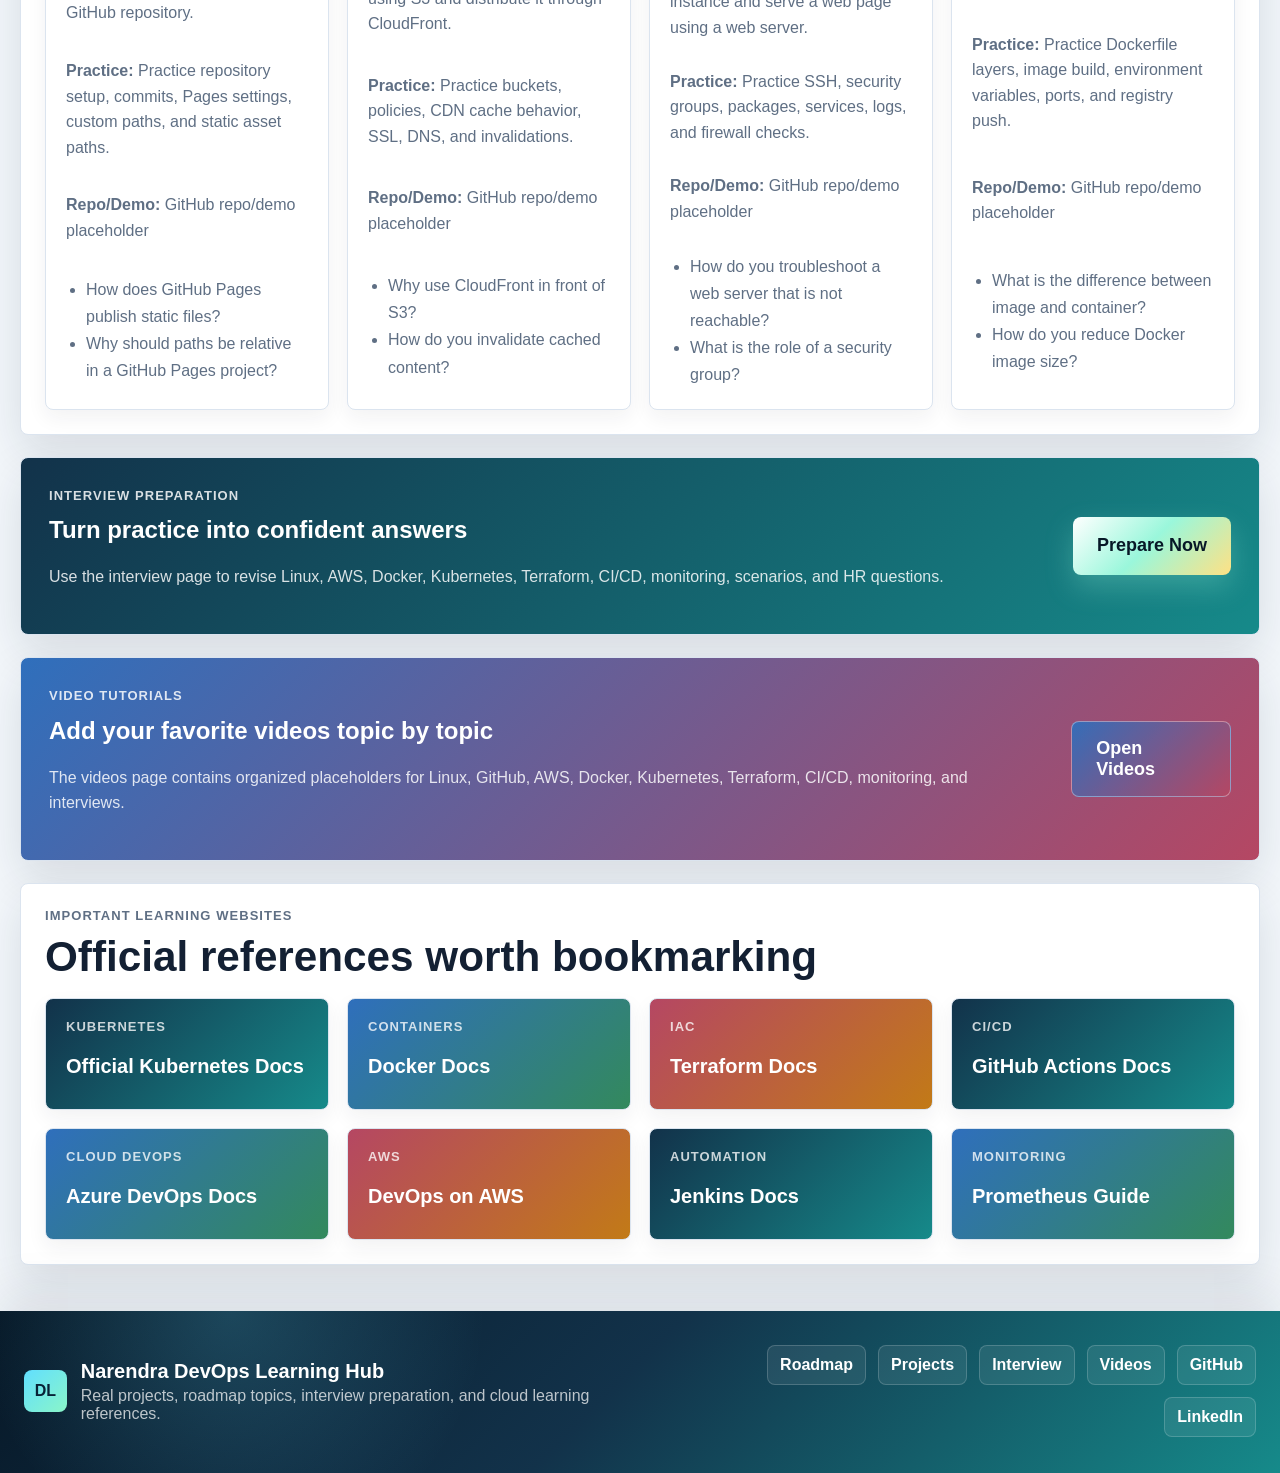
==== commit 38d89467: "Improve homepage banner and folder library" ====
--- a/index.html
+++ b/index.html
@@ -33,21 +33,56 @@
 
     <section class="hero hero-home">
       <div class="hero-copy">
-        <p class="eyebrow">DevOps | Cloud | Linux | Kubernetes | CI/CD</p>
-        <h1>Learn DevOps & Cloud Engineering with Real Projects</h1>
-        <p>Beginner-friendly roadmaps, practical labs, interview preparation, and real-world cloud/DevOps tasks organized in one learning hub.</p>
+        <p class="eyebrow hero-eyebrow">DevOps | Cloud | Linux | Kubernetes | CI/CD</p>
+        <h1><span>Learn DevOps</span> <span>& Cloud Engineering</span> <span>with Real Projects</span></h1>
+        <p class="hero-lead">Beginner-friendly roadmaps, practical labs, interview preparation, and real-world cloud/DevOps tasks organized in one colorful learning hub.</p>
         <div class="hero-actions">
           <a class="btn btn-primary" href="roadmap.html">Start Roadmap</a>
           <a class="btn btn-secondary" href="projects.html">Practice Projects</a>
+          <a class="btn btn-glass" href="#folder-library">Explore Folders</a>
         </div>
       </div>
       <div class="hero-media">
-        <img src="assets/devops-banner.gif" alt="Narendra DevOps Learning Hub animated banner" />
+        <div class="personal-banner" aria-label="Narendra DevOps and Cloud Engineer banner">
+          <div class="banner-grid"></div>
+          <div class="banner-content">
+            <img class="banner-logo" src="assets/narendra-np-logo.png" alt="Narendra Pratap Singh DevOps logo" />
+            <p>DevOps Learning Hub</p>
+            <h2>Build. Automate. Deploy.</h2>
+            <span>Narendra Pratap Singh</span>
+            <small>DevOps & Cloud Engineer</small>
+            <div class="banner-tags">
+              <b>AWS</b>
+              <b>Linux</b>
+              <b>Docker</b>
+              <b>Kubernetes</b>
+              <b>Terraform</b>
+              <b>CI/CD</b>
+            </div>
+          </div>
+          <div class="banner-photo-wrap">
+            <img class="banner-photo" src="assets/narendra-banner-photo.jpeg" alt="Narendra portrait" />
+          </div>
+        </div>
       </div>
     </section>
   </header>
 
   <main>
+    <section class="section folder-library" id="folder-library">
+      <div class="section-heading section-heading-row">
+        <div>
+          <p class="eyebrow">Learning folder library</p>
+          <h2>Open every DevOps topic folder</h2>
+        </div>
+        <label class="search-box">
+          <span>Search folders</span>
+          <input type="search" placeholder="Search AWS, Linux, Images..." data-filter-input="folder-grid" />
+        </label>
+      </div>
+      <div class="folder-grid" id="folder-grid" data-render="folder-library"></div>
+    </section>
+
     <section class="section intro-section">
       <div class="section-heading">
         <p class="eyebrow">What this site gives you</p>
@@ -122,8 +157,18 @@
   </main>
 
   <footer class="footer">
-    <p>Created by Narendra | DevOps & Cloud Engineer Learning Hub</p>
-    <div>
+    <div class="footer-brand">
+      <span class="brand-mark">DL</span>
+      <div>
+        <strong>Narendra DevOps Learning Hub</strong>
+        <p>Real projects, roadmap topics, interview preparation, and cloud learning references.</p>
+      </div>
+    </div>
+    <div class="footer-links">
+      <a href="roadmap.html">Roadmap</a>
+      <a href="projects.html">Projects</a>
+      <a href="interview.html">Interview</a>
+      <a href="videos.html">Videos</a>
       <a href="https://github.com/narendra09-devops" target="_blank" rel="noreferrer">GitHub</a>
       <a href="https://www.linkedin.com/in/narendra09-devops" target="_blank" rel="noreferrer">LinkedIn</a>
     </div>
--- a/style.css
+++ b/style.css
@@ -11,6 +11,7 @@
   --amber: #c27a17;
   --rose: #b54763;
   --shadow: 0 18px 46px rgba(19, 32, 51, 0.12);
+  --glow: 0 30px 90px rgba(97, 223, 255, 0.22);
 }
 
 * {
@@ -23,7 +24,10 @@
 
 body {
   margin: 0;
-  background: var(--soft);
+  background:
+    radial-gradient(circle at 8% 12%, rgba(97, 223, 255, 0.12), transparent 26%),
+    radial-gradient(circle at 92% 5%, rgba(255, 225, 132, 0.12), transparent 24%),
+    var(--soft);
   color: var(--ink);
   font-family: Inter, "Segoe UI", Arial, sans-serif;
 }
@@ -35,9 +39,24 @@
 .site-header {
   color: #ffffff;
   background:
-    radial-gradient(circle at 78% 12%, rgba(121, 255, 225, 0.18), transparent 28%),
-    linear-gradient(135deg, #071827 0%, #0f6687 48%, #33895d 100%);
-  padding: 18px clamp(16px, 3vw, 48px) 34px;
+    radial-gradient(circle at 82% 16%, rgba(255, 225, 132, 0.20), transparent 18%),
+    radial-gradient(circle at 42% 18%, rgba(97, 223, 255, 0.22), transparent 28%),
+    linear-gradient(135deg, #061624 0%, #0b5977 42%, #178f8b 67%, #33895d 100%);
+  padding: 18px clamp(16px, 3vw, 48px) 52px;
+  position: relative;
+  overflow: hidden;
+}
+
+.site-header::before {
+  content: "";
+  position: absolute;
+  inset: 72px -12% auto;
+  height: 260px;
+  background:
+    linear-gradient(90deg, transparent, rgba(255, 255, 255, 0.12), transparent),
+    repeating-linear-gradient(90deg, rgba(255, 255, 255, 0.08) 0 1px, transparent 1px 130px);
+  transform: skewY(-8deg);
+  pointer-events: none;
 }
 
 .navbar,
@@ -49,6 +68,8 @@
 }
 
 .navbar {
+  position: relative;
+  z-index: 2;
   display: flex;
   align-items: center;
   justify-content: space-between;
@@ -56,15 +77,16 @@
   padding: 12px 14px;
   border: 1px solid rgba(255, 255, 255, 0.18);
   border-radius: 8px;
-  background: rgba(5, 19, 34, 0.52);
-  box-shadow: 0 14px 30px rgba(0, 0, 0, 0.18);
-  backdrop-filter: blur(14px);
+  background: linear-gradient(135deg, rgba(5, 19, 34, 0.76), rgba(10, 70, 91, 0.58));
+  box-shadow: 0 18px 44px rgba(0, 0, 0, 0.22);
+  backdrop-filter: blur(18px);
 }
 
 .brand,
 .nav-links a,
 .btn,
 .topic-card,
+.folder-card,
 .project-card,
 .resource-card,
 .video-card,
@@ -129,15 +151,18 @@
 }
 
 .hero {
-  display: grid;
-  grid-template-columns: minmax(0, 0.82fr) minmax(520px, 1.18fr);
+  position: relative;
+  z-index: 1;
+  display: grid;
+  grid-template-columns: minmax(420px, 0.9fr) minmax(620px, 1.1fr);
   align-items: center;
-  gap: 28px;
-  padding-top: 34px;
+  gap: clamp(32px, 5vw, 76px);
+  padding-top: 58px;
 }
 
 .hero.hero-home {
-  grid-template-columns: minmax(340px, 0.72fr) minmax(620px, 1.28fr);
+  min-height: 560px;
+  grid-template-columns: minmax(460px, 0.85fr) minmax(700px, 1.15fr);
 }
 
 .hero-copy {
@@ -151,6 +176,16 @@
   font-weight: 900;
   letter-spacing: 0.08em;
   text-transform: uppercase;
+}
+
+.hero-eyebrow {
+  display: inline-flex;
+  padding: 8px 14px;
+  border: 1px solid rgba(255, 255, 255, 0.28);
+  border-radius: 999px;
+  background: rgba(255, 255, 255, 0.10);
+  box-shadow: inset 0 1px 0 rgba(255, 255, 255, 0.16);
+  backdrop-filter: blur(12px);
 }
 
 h1,
@@ -162,23 +197,202 @@
 
 .hero h1 {
   margin-bottom: 18px;
-  font-size: clamp(42px, 5vw, 72px);
-  line-height: 0.98;
+  font-size: clamp(50px, 5.4vw, 86px);
+  line-height: 0.94;
+  letter-spacing: 0;
+  text-shadow: 0 18px 48px rgba(0, 0, 0, 0.26);
+}
+
+.hero h1 span {
+  display: block;
+}
+
+.hero h1 span:nth-child(1) {
+  color: #ffffff;
+}
+
+.hero h1 span:nth-child(2) {
+  color: transparent;
+  background: linear-gradient(90deg, #9af7db, #61dfff 36%, #ffe184 70%, #ff7aa8);
+  background-clip: text;
+}
+
+.hero h1 span:nth-child(3) {
+  color: #ffffff;
 }
 
 .hero p {
   color: #e9f9fb;
-  font-size: clamp(18px, 1.7vw, 24px);
+  font-size: clamp(20px, 1.7vw, 26px);
   line-height: 1.55;
 }
 
-.hero-media img,
+.hero-lead {
+  max-width: 720px;
+}
+
+.hero-media {
+  min-width: 0;
+}
+
+.hero-home .hero-media {
+  align-self: start;
+  margin-top: 118px;
+}
+
+.banner-glass,
+.personal-banner {
+  position: relative;
+  padding: 12px;
+  border: 1px solid rgba(255, 255, 255, 0.26);
+  border-radius: 22px;
+  background:
+    linear-gradient(135deg, rgba(255, 255, 255, 0.20), rgba(255, 255, 255, 0.05)),
+    rgba(5, 19, 34, 0.28);
+  box-shadow: var(--glow), 0 30px 80px rgba(0, 0, 0, 0.32);
+  backdrop-filter: blur(18px);
+}
+
+.banner-glass::before,
+.personal-banner::before {
+  content: "";
+  position: absolute;
+  inset: 10px auto auto 10px;
+  width: 44%;
+  height: 2px;
+  border-radius: 999px;
+  background: linear-gradient(90deg, rgba(255, 255, 255, 0.85), transparent);
+  z-index: 1;
+}
+
+.personal-banner {
+  min-height: 290px;
+  display: grid;
+  grid-template-columns: minmax(280px, 0.92fr) minmax(250px, 0.72fr);
+  align-items: center;
+  gap: 24px;
+  padding: 28px;
+  overflow: hidden;
+  background:
+    radial-gradient(circle at 83% 22%, rgba(255, 225, 132, 0.24), transparent 24%),
+    radial-gradient(circle at 50% 72%, rgba(97, 223, 255, 0.24), transparent 30%),
+    linear-gradient(135deg, rgba(5, 19, 34, 0.90), rgba(13, 132, 140, 0.74) 52%, rgba(51, 137, 93, 0.78));
+}
+
+.banner-grid {
+  position: absolute;
+  inset: 0;
+  background:
+    linear-gradient(90deg, rgba(255, 255, 255, 0.11) 1px, transparent 1px),
+    linear-gradient(0deg, rgba(255, 255, 255, 0.09) 1px, transparent 1px);
+  background-size: 70px 70px;
+  mask-image: linear-gradient(90deg, transparent, #000 18%, #000 82%, transparent);
+  opacity: 0.72;
+}
+
+.banner-content,
+.banner-photo-wrap {
+  position: relative;
+  z-index: 2;
+}
+
+.banner-content {
+  display: grid;
+  justify-items: start;
+}
+
+.banner-logo {
+  width: 86px;
+  height: 86px;
+  object-fit: cover;
+  border-radius: 16px;
+  border: 1px solid rgba(255, 255, 255, 0.30);
+  box-shadow: 0 16px 34px rgba(0, 0, 0, 0.32);
+}
+
+.banner-content p {
+  margin: 16px 0 8px;
+  color: #bff8ee;
+  font-size: 14px;
+  font-weight: 900;
+  letter-spacing: 0.08em;
+  text-transform: uppercase;
+}
+
+.banner-content h2 {
+  margin: 0 0 14px;
+  color: transparent;
+  background: linear-gradient(90deg, #9af7db, #61dfff 34%, #ffe184 66%, #ff7aa8);
+  background-clip: text;
+  font-size: clamp(42px, 4.4vw, 66px);
+  line-height: 0.95;
+  text-shadow: 0 16px 36px rgba(0, 0, 0, 0.16);
+}
+
+.banner-content span {
+  display: inline-flex;
+  padding: 9px 16px;
+  border-radius: 8px;
+  color: #071827;
+  background: linear-gradient(135deg, #ffffff, #bff8ee);
+  font-size: 21px;
+  font-weight: 900;
+}
+
+.banner-content small {
+  margin-top: 8px;
+  color: rgba(255, 255, 255, 0.86);
+  font-size: 15px;
+  font-weight: 800;
+}
+
+.banner-tags {
+  display: flex;
+  flex-wrap: wrap;
+  gap: 8px;
+  margin-top: 18px;
+}
+
+.banner-tags b {
+  padding: 8px 10px;
+  border: 1px solid rgba(255, 255, 255, 0.24);
+  border-radius: 999px;
+  color: #ffffff;
+  background: rgba(255, 255, 255, 0.11);
+  font-size: 12px;
+  backdrop-filter: blur(12px);
+}
+
+.banner-photo-wrap {
+  justify-self: center;
+  width: min(100%, 300px);
+  aspect-ratio: 1;
+  padding: 10px;
+  border-radius: 50%;
+  border: 2px solid rgba(154, 247, 219, 0.76);
+  background:
+    linear-gradient(135deg, rgba(255, 255, 255, 0.24), rgba(255, 255, 255, 0.06)),
+    rgba(255, 255, 255, 0.12);
+  box-shadow: 0 24px 52px rgba(0, 0, 0, 0.28), 0 0 0 14px rgba(97, 223, 255, 0.08);
+}
+
+.banner-photo {
+  display: block;
+  width: 100%;
+  height: 100%;
+  object-fit: cover;
+  object-position: center top;
+  border-radius: 50%;
+}
+
+.hero-media > img,
+.banner-glass > img,
 .hero-image {
   display: block;
   width: 100%;
   height: auto;
-  border: 1px solid rgba(255, 255, 255, 0.24);
-  border-radius: 8px;
+  border: 1px solid rgba(255, 255, 255, 0.26);
+  border-radius: 16px;
   background: #071827;
   box-shadow: 0 24px 60px rgba(0, 0, 0, 0.28);
 }
@@ -194,10 +408,10 @@
   display: inline-flex;
   align-items: center;
   justify-content: center;
-  min-height: 52px;
-  padding: 14px 22px;
-  border-radius: 8px;
-  font-size: 17px;
+  min-height: 58px;
+  padding: 16px 24px;
+  border-radius: 8px;
+  font-size: 18px;
   font-weight: 900;
 }
 
@@ -211,6 +425,14 @@
   color: #ffffff;
   background: linear-gradient(135deg, rgba(47, 111, 188, 0.94), rgba(181, 71, 99, 0.94));
   border: 1px solid rgba(255, 255, 255, 0.36);
+}
+
+.btn-glass {
+  color: #ffffff;
+  border: 1px solid rgba(255, 255, 255, 0.34);
+  background: rgba(255, 255, 255, 0.12);
+  box-shadow: inset 0 1px 0 rgba(255, 255, 255, 0.18);
+  backdrop-filter: blur(12px);
 }
 
 main {
@@ -300,6 +522,7 @@
 }
 
 .card-grid,
+.folder-grid,
 .resource-grid,
 .feature-grid,
 .video-grid,
@@ -311,7 +534,12 @@
   gap: 18px;
 }
 
+.folder-grid {
+  grid-template-columns: repeat(auto-fit, minmax(230px, 1fr));
+}
+
 .topic-card,
+.folder-card,
 .feature-card,
 .project-card,
 .resource-card,
@@ -328,6 +556,7 @@
 }
 
 .topic-card,
+.folder-card,
 .project-card,
 .video-card,
 .resource-card {
@@ -335,6 +564,7 @@
 }
 
 .topic-card:hover,
+.folder-card:hover,
 .project-card:hover,
 .video-card:hover,
 .resource-card:hover {
@@ -343,10 +573,31 @@
   box-shadow: var(--shadow);
 }
 
-.topic-card {
+.topic-card,
+.folder-card {
   color: var(--ink);
   display: grid;
   gap: 16px;
+}
+
+.folder-library {
+  margin-top: -30px;
+  position: relative;
+  z-index: 3;
+  background:
+    linear-gradient(135deg, rgba(255, 255, 255, 0.90), rgba(238, 249, 255, 0.80)),
+    rgba(255, 255, 255, 0.72);
+  backdrop-filter: blur(16px);
+}
+
+.folder-card {
+  min-height: 210px;
+  border-color: rgba(97, 223, 255, 0.26);
+  background:
+    radial-gradient(circle at 0% 0%, color-mix(in srgb, var(--card-color) 22%, transparent), transparent 36%),
+    linear-gradient(145deg, rgba(255, 255, 255, 0.92), rgba(238, 247, 251, 0.84)),
+    #ffffff;
+  box-shadow: 0 12px 28px rgba(19, 32, 51, 0.08);
 }
 
 .topic-top {
@@ -362,6 +613,7 @@
 }
 
 .topic-card h3,
+.folder-card h3,
 .project-card h3,
 .video-card h3,
 .lab-card h3,
@@ -373,6 +625,7 @@
 }
 
 .topic-card p,
+.folder-card p,
 .project-card p,
 .feature-card p,
 .video-card p,
@@ -569,22 +822,52 @@
 }
 
 .footer {
+  width: 100%;
+  max-width: none;
   display: flex;
   align-items: center;
   justify-content: space-between;
-  gap: 16px;
-  padding: 42px 0 32px;
-  color: var(--muted);
-}
-
-.footer div {
-  display: flex;
+  gap: 24px;
+  margin-top: 46px;
+  padding: 34px max(24px, calc((100% - 1500px) / 2)) 36px;
+  color: rgba(255, 255, 255, 0.84);
+  background:
+    radial-gradient(circle at 18% 0%, rgba(97, 223, 255, 0.20), transparent 24%),
+    linear-gradient(135deg, #071827, #12324a 48%, #168a8a);
+  box-shadow: 0 -18px 44px rgba(19, 32, 51, 0.10);
+}
+
+.footer-brand {
+  display: flex;
+  align-items: center;
+  gap: 14px;
+}
+
+.footer-brand strong {
+  color: #ffffff;
+  font-size: 20px;
+}
+
+.footer-brand p {
+  margin: 4px 0 0;
+  color: rgba(255, 255, 255, 0.72);
+}
+
+.footer-links {
+  display: flex;
+  flex-wrap: wrap;
+  justify-content: flex-end;
   gap: 12px;
 }
 
 .footer a {
-  color: var(--teal);
-  font-weight: 900;
+  padding: 10px 12px;
+  border: 1px solid rgba(255, 255, 255, 0.18);
+  border-radius: 8px;
+  color: #ffffff;
+  background: rgba(255, 255, 255, 0.08);
+  font-weight: 900;
+  text-decoration: none;
 }
 
 .hidden {
@@ -642,6 +925,7 @@
   }
 
   .card-grid,
+  .folder-grid,
   .resource-grid,
   .feature-grid,
   .video-grid,
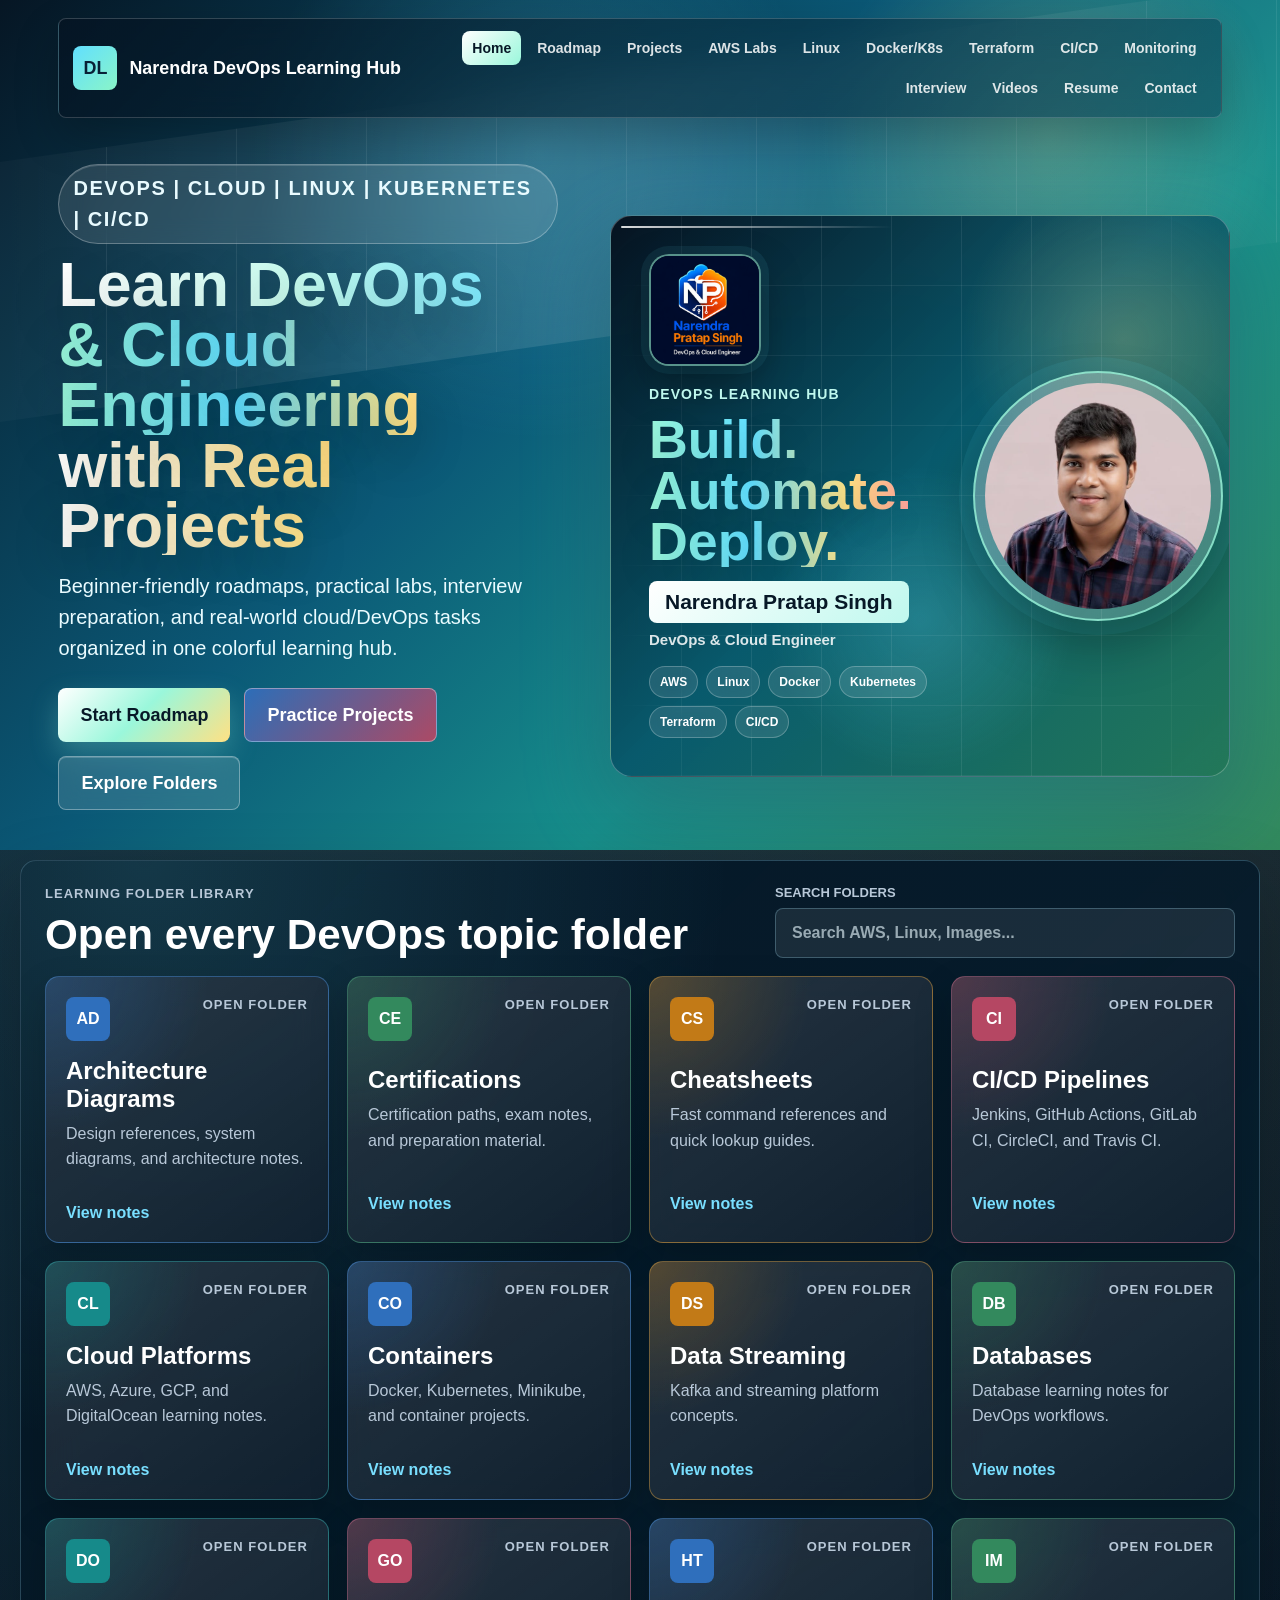
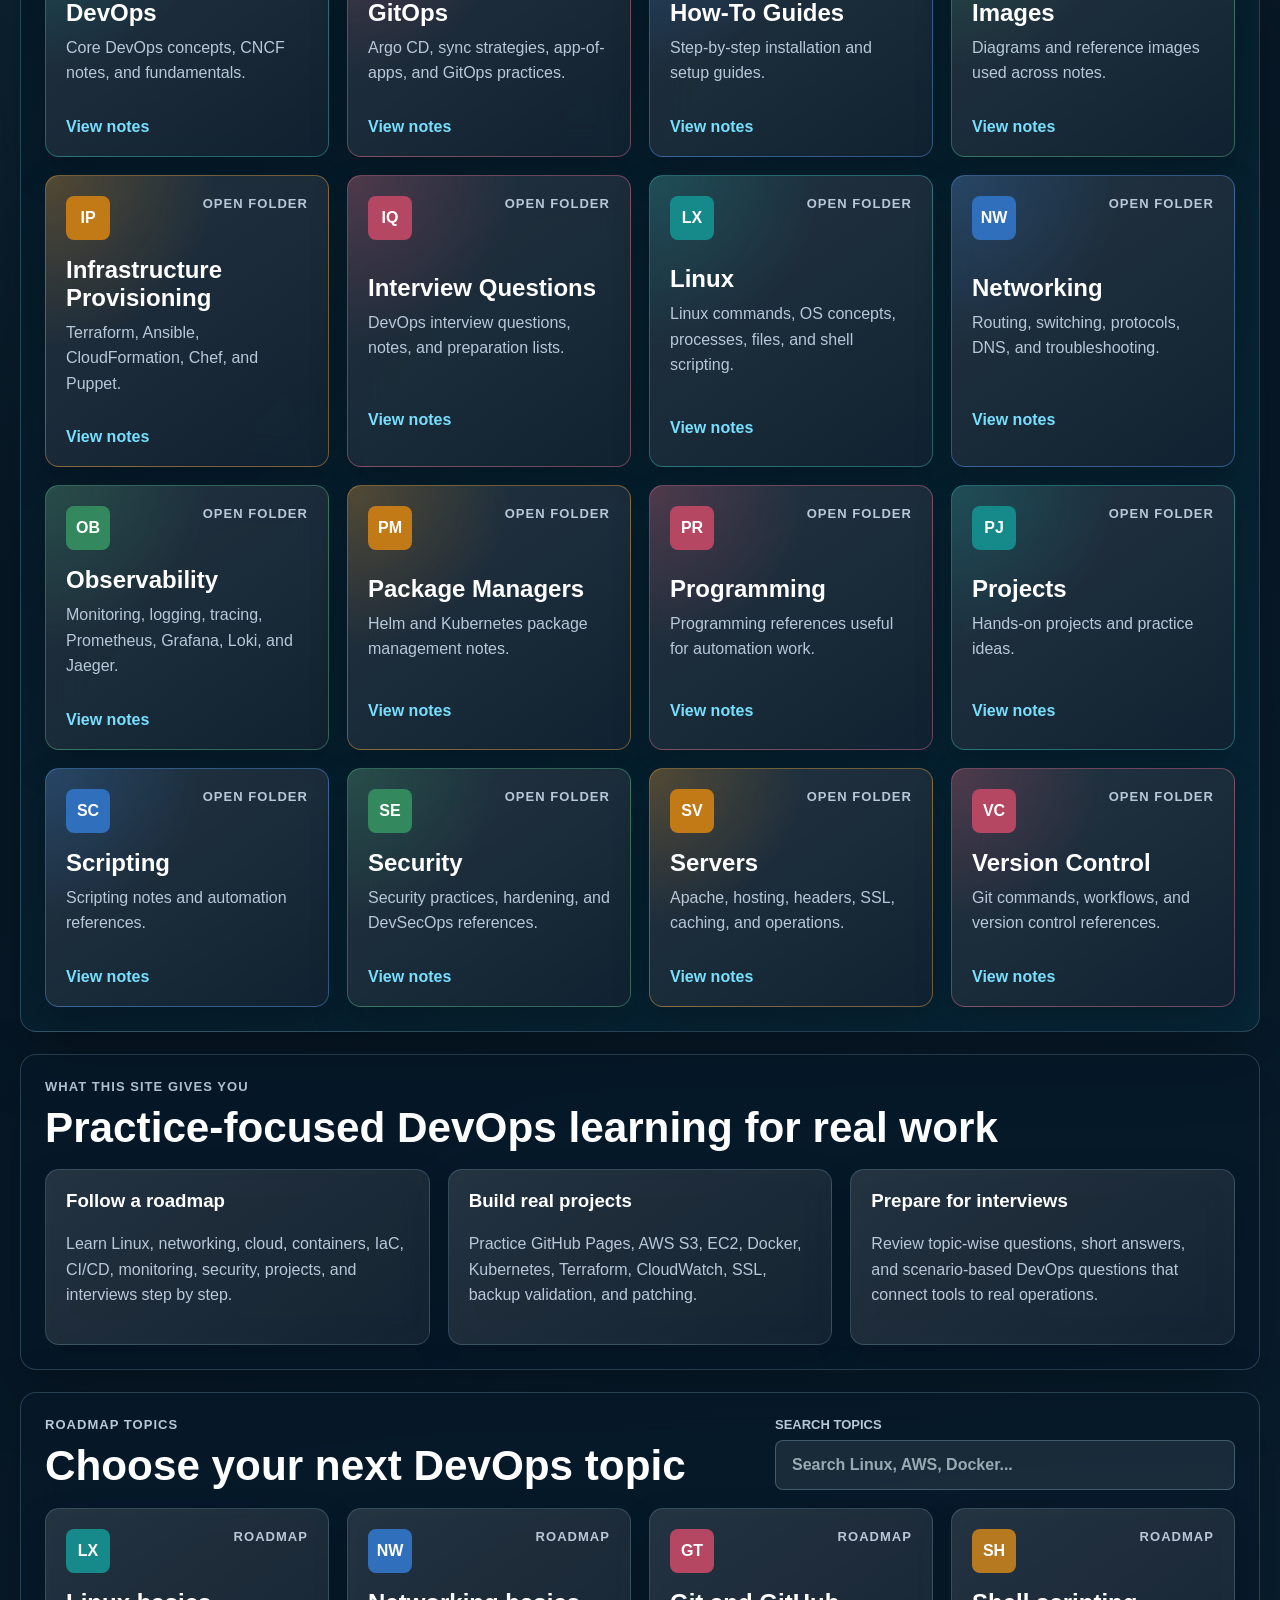
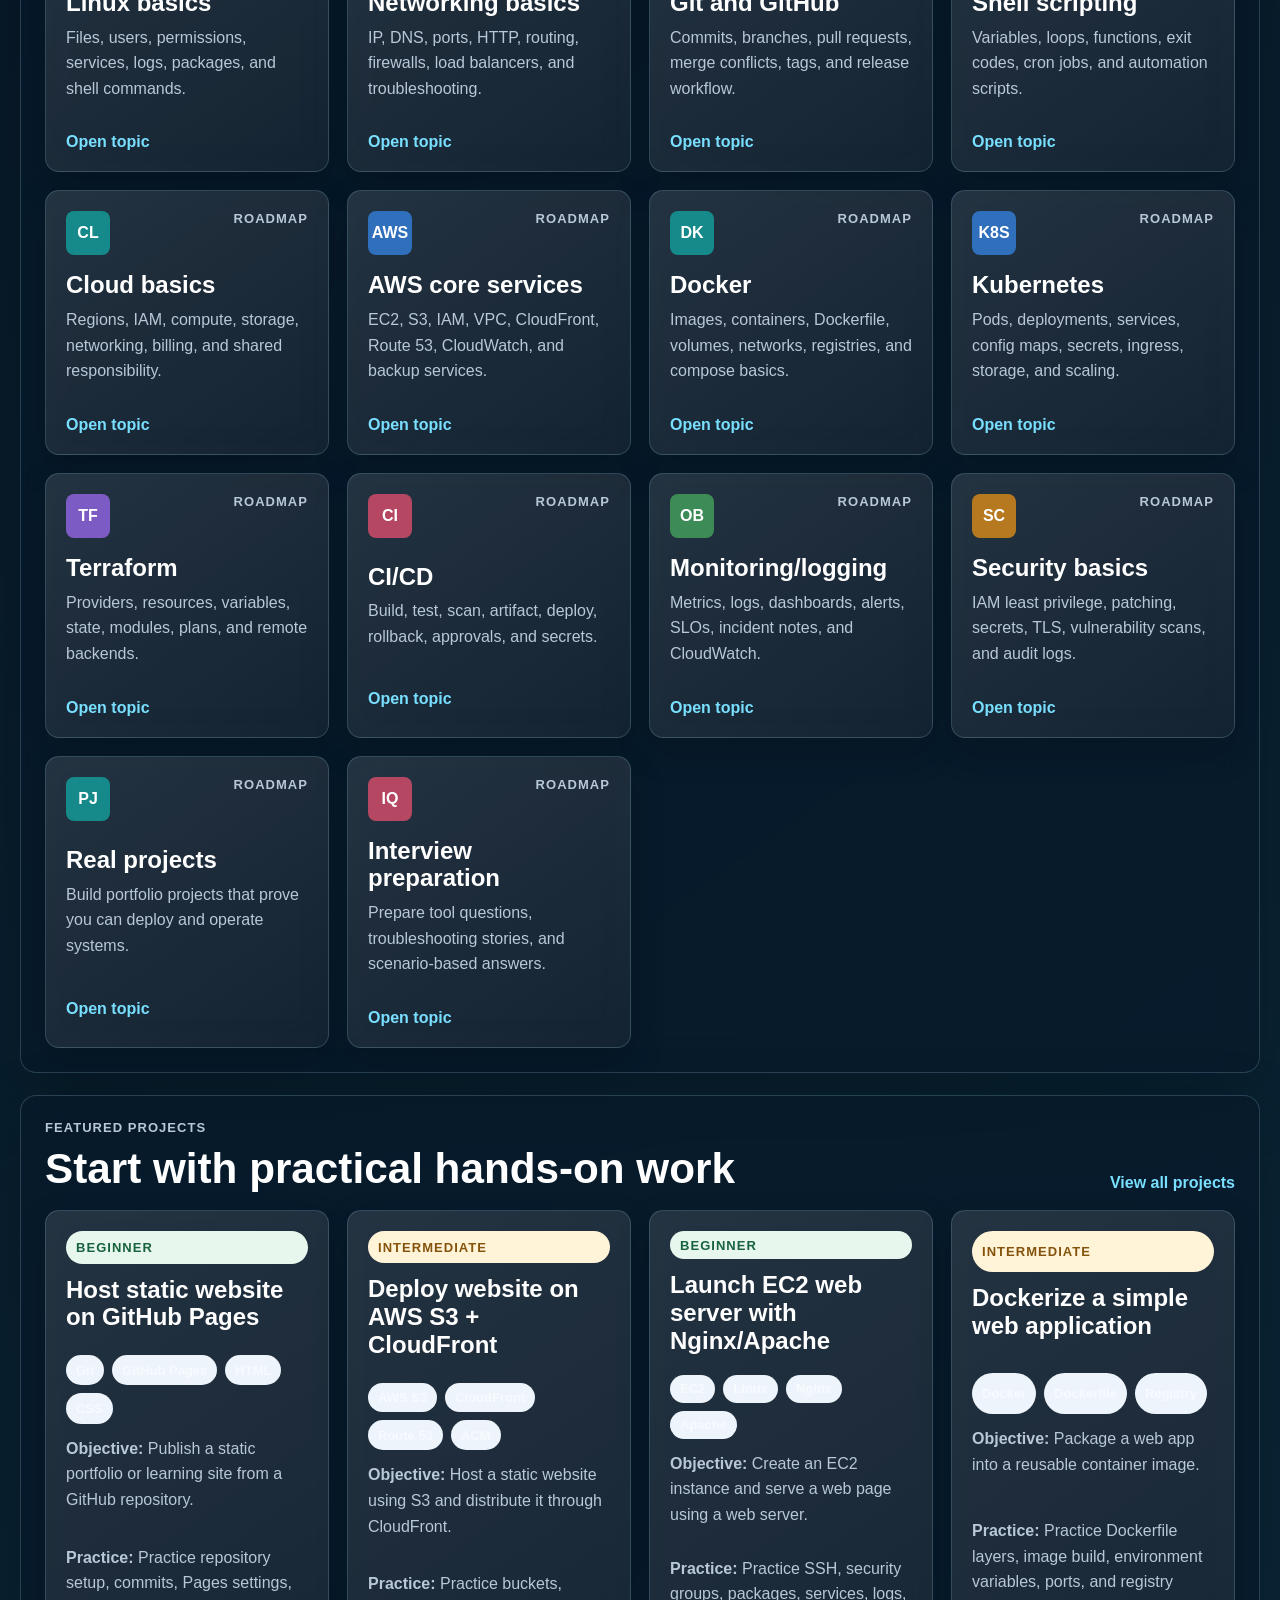
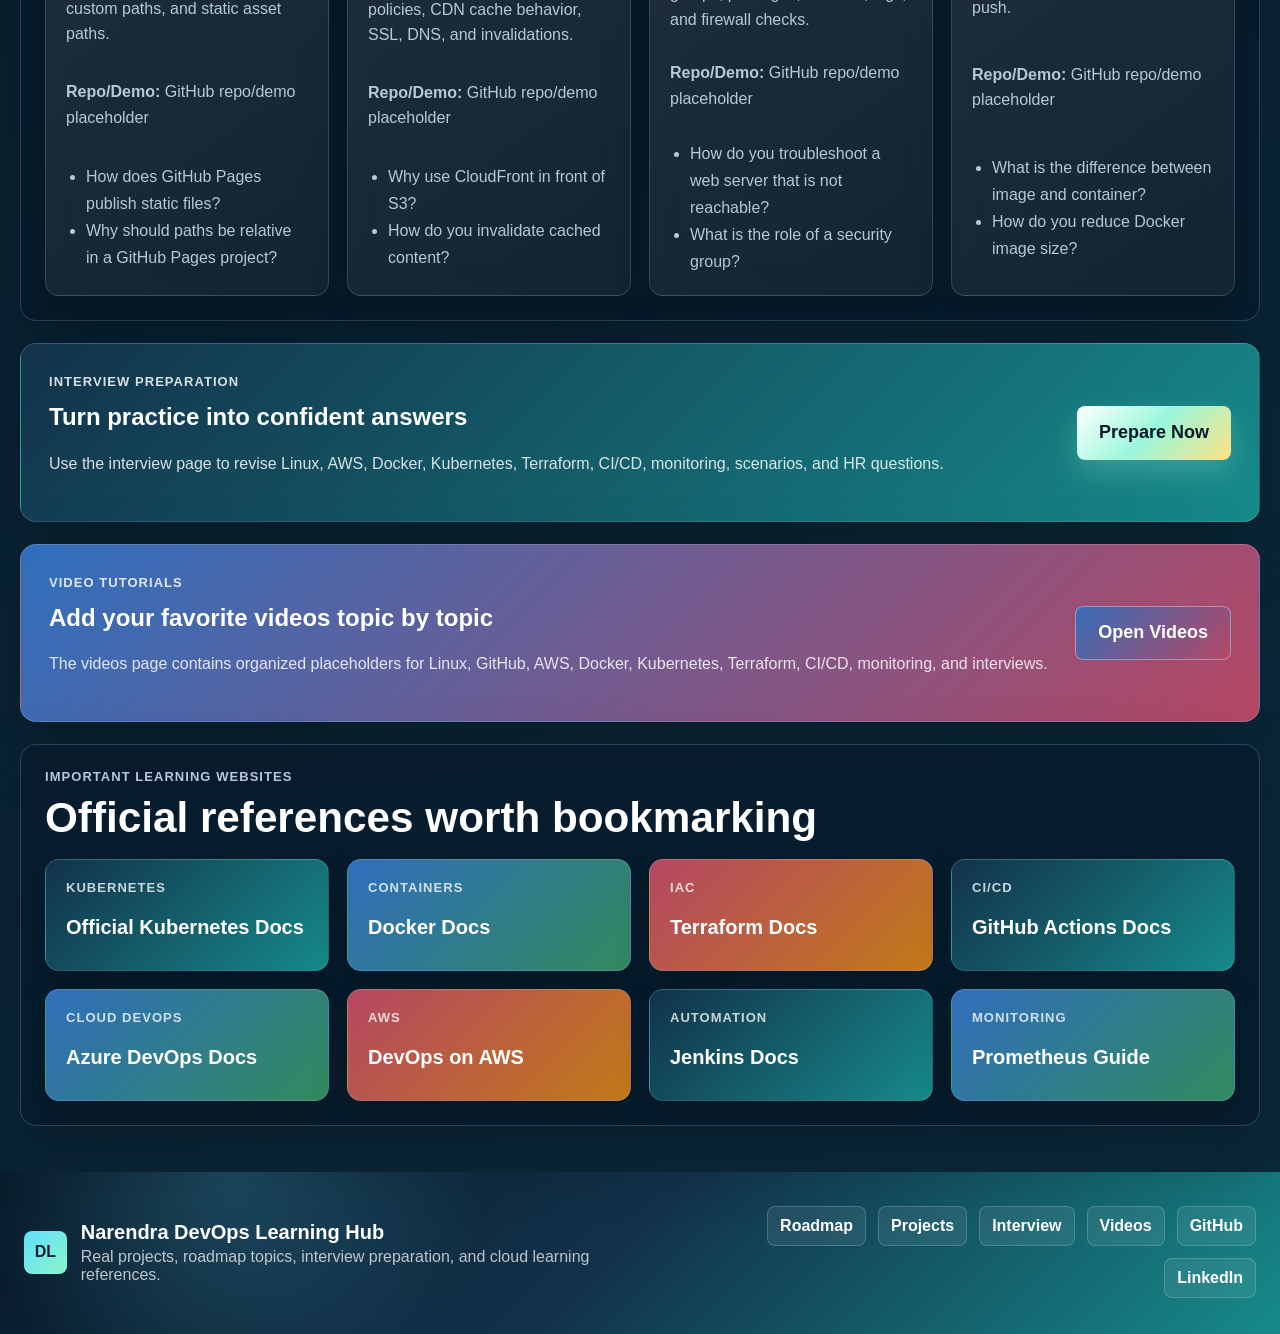
==== commit e238a50f: "image and icon kept inside folder path" ====
--- a/index.html
+++ b/index.html
@@ -46,7 +46,7 @@
         <div class="personal-banner" aria-label="Narendra DevOps and Cloud Engineer banner">
           <div class="banner-grid"></div>
           <div class="banner-content">
-            <img class="banner-logo" src="assets/narendra-np-logo.png" alt="Narendra Pratap Singh DevOps logo" />
+            <img class="banner-logo" src="assets/icons/narendra-np-logo.png" alt="Narendra Pratap Singh DevOps logo" />
             <p>DevOps Learning Hub</p>
             <h2>Build. Automate. Deploy.</h2>
             <span>Narendra Pratap Singh</span>
@@ -61,7 +61,7 @@
             </div>
           </div>
           <div class="banner-photo-wrap">
-            <img class="banner-photo" src="assets/narendra-banner-photo.jpeg" alt="Narendra portrait" />
+            <img class="banner-photo" src="assets/images/narendra-banner-photo.jpeg" alt="Narendra portrait" />
           </div>
         </div>
       </div>
--- a/style.css
+++ b/style.css
@@ -1,9 +1,9 @@
 :root {
-  --ink: #132033;
-  --muted: #5f6f84;
-  --line: #dbe4ef;
-  --paper: #ffffff;
-  --soft: #f3f7fb;
+  --ink: #f6fbff;
+  --muted: #b8c8d8;
+  --line: rgba(174, 231, 255, 0.20);
+  --paper: rgba(8, 26, 42, 0.72);
+  --soft: #071827;
   --navy: #0b253a;
   --teal: #138f8f;
   --blue: #2f6fbc;
@@ -25,9 +25,9 @@
 body {
   margin: 0;
   background:
-    radial-gradient(circle at 8% 12%, rgba(97, 223, 255, 0.12), transparent 26%),
-    radial-gradient(circle at 92% 5%, rgba(255, 225, 132, 0.12), transparent 24%),
-    var(--soft);
+    radial-gradient(circle at 6% 10%, rgba(97, 223, 255, 0.16), transparent 28%),
+    radial-gradient(circle at 90% 4%, rgba(255, 225, 132, 0.12), transparent 24%),
+    linear-gradient(145deg, #06131f 0%, #071827 42%, #0b2b3c 100%);
   color: var(--ink);
   font-family: Inter, "Segoe UI", Arial, sans-serif;
 }
@@ -42,7 +42,7 @@
     radial-gradient(circle at 82% 16%, rgba(255, 225, 132, 0.20), transparent 18%),
     radial-gradient(circle at 42% 18%, rgba(97, 223, 255, 0.22), transparent 28%),
     linear-gradient(135deg, #061624 0%, #0b5977 42%, #178f8b 67%, #33895d 100%);
-  padding: 18px clamp(16px, 3vw, 48px) 52px;
+  padding: 18px clamp(16px, 3vw, 48px) 40px;
   position: relative;
   overflow: hidden;
 }
@@ -154,19 +154,24 @@
   position: relative;
   z-index: 1;
   display: grid;
-  grid-template-columns: minmax(420px, 0.9fr) minmax(620px, 1.1fr);
+  grid-template-columns: minmax(440px, 0.9fr) minmax(560px, 1.1fr);
   align-items: center;
-  gap: clamp(32px, 5vw, 76px);
-  padding-top: 58px;
+  gap: clamp(30px, 4vw, 58px);
+  padding-top: 46px;
 }
 
 .hero.hero-home {
-  min-height: 560px;
-  grid-template-columns: minmax(460px, 0.85fr) minmax(700px, 1.15fr);
+  min-height: 520px;
+  grid-template-columns: minmax(500px, 0.92fr) minmax(620px, 1.08fr);
+}
+
+.hero.hero-video {
+  min-height: 500px;
+  grid-template-columns: minmax(430px, 0.82fr) minmax(620px, 1.18fr);
 }
 
 .hero-copy {
-  max-width: 690px;
+  max-width: 740px;
 }
 
 .eyebrow {
@@ -196,9 +201,9 @@
 }
 
 .hero h1 {
-  margin-bottom: 18px;
-  font-size: clamp(50px, 5.4vw, 86px);
-  line-height: 0.94;
+  margin-bottom: 16px;
+  font-size: clamp(48px, 4.9vw, 78px);
+  line-height: 0.96;
   letter-spacing: 0;
   text-shadow: 0 18px 48px rgba(0, 0, 0, 0.26);
 }
@@ -208,7 +213,9 @@
 }
 
 .hero h1 span:nth-child(1) {
-  color: #ffffff;
+  color: transparent;
+  background: linear-gradient(90deg, #ffffff 0%, #c9fff2 48%, #61dfff 100%);
+  background-clip: text;
 }
 
 .hero h1 span:nth-child(2) {
@@ -218,12 +225,14 @@
 }
 
 .hero h1 span:nth-child(3) {
-  color: #ffffff;
+  color: transparent;
+  background: linear-gradient(90deg, #ffffff 0%, #ffe184 52%, #ff7aa8 100%);
+  background-clip: text;
 }
 
 .hero p {
-  color: #e9f9fb;
-  font-size: clamp(20px, 1.7vw, 26px);
+  color: #e9fbff;
+  font-size: clamp(20px, 1.55vw, 24px);
   line-height: 1.55;
 }
 
@@ -236,8 +245,8 @@
 }
 
 .hero-home .hero-media {
-  align-self: start;
-  margin-top: 118px;
+  align-self: center;
+  margin-top: 18px;
 }
 
 .banner-glass,
@@ -266,17 +275,17 @@
 }
 
 .personal-banner {
-  min-height: 290px;
-  display: grid;
-  grid-template-columns: minmax(280px, 0.92fr) minmax(250px, 0.72fr);
+  min-height: 360px;
+  display: grid;
+  grid-template-columns: minmax(300px, 0.95fr) minmax(250px, 0.75fr);
   align-items: center;
   gap: 24px;
-  padding: 28px;
+  padding: clamp(24px, 3vw, 40px);
   overflow: hidden;
   background:
     radial-gradient(circle at 83% 22%, rgba(255, 225, 132, 0.24), transparent 24%),
     radial-gradient(circle at 50% 72%, rgba(97, 223, 255, 0.24), transparent 30%),
-    linear-gradient(135deg, rgba(5, 19, 34, 0.90), rgba(13, 132, 140, 0.74) 52%, rgba(51, 137, 93, 0.78));
+    linear-gradient(135deg, rgba(4, 14, 27, 0.96), rgba(7, 83, 104, 0.88) 48%, rgba(33, 117, 87, 0.86));
 }
 
 .banner-grid {
@@ -302,16 +311,17 @@
 }
 
 .banner-logo {
-  width: 86px;
-  height: 86px;
+  width: clamp(112px, 8vw, 140px);
+  height: clamp(112px, 8vw, 140px);
   object-fit: cover;
-  border-radius: 16px;
-  border: 1px solid rgba(255, 255, 255, 0.30);
-  box-shadow: 0 16px 34px rgba(0, 0, 0, 0.32);
+  border-radius: 20px;
+  border: 2px solid rgba(154, 247, 219, 0.56);
+  background: rgba(5, 19, 34, 0.88);
+  box-shadow: 0 18px 40px rgba(0, 0, 0, 0.34), 0 0 0 8px rgba(97, 223, 255, 0.08);
 }
 
 .banner-content p {
-  margin: 16px 0 8px;
+  margin: 18px 0 8px;
   color: #bff8ee;
   font-size: 14px;
   font-weight: 900;
@@ -324,7 +334,7 @@
   color: transparent;
   background: linear-gradient(90deg, #9af7db, #61dfff 34%, #ffe184 66%, #ff7aa8);
   background-clip: text;
-  font-size: clamp(42px, 4.4vw, 66px);
+  font-size: clamp(45px, 4.2vw, 68px);
   line-height: 0.95;
   text-shadow: 0 16px 36px rgba(0, 0, 0, 0.16);
 }
@@ -365,7 +375,7 @@
 
 .banner-photo-wrap {
   justify-self: center;
-  width: min(100%, 300px);
+  width: min(100%, 270px);
   aspect-ratio: 1;
   padding: 10px;
   border-radius: 50%;
@@ -383,6 +393,234 @@
   object-fit: cover;
   object-position: center top;
   border-radius: 50%;
+}
+
+.video-hero-card {
+  position: relative;
+  min-height: 360px;
+  display: grid;
+  grid-template-columns: minmax(210px, 0.62fr) minmax(280px, 1fr);
+  align-items: center;
+  gap: 26px;
+  overflow: hidden;
+  padding: 34px;
+  border: 1px solid rgba(154, 247, 219, 0.34);
+  border-radius: 22px;
+  background:
+    radial-gradient(circle at 18% 50%, rgba(97, 223, 255, 0.22), transparent 26%),
+    radial-gradient(circle at 82% 18%, rgba(255, 225, 132, 0.18), transparent 24%),
+    linear-gradient(135deg, rgba(5, 19, 34, 0.94), rgba(13, 96, 126, 0.84) 48%, rgba(51, 137, 93, 0.78));
+  box-shadow: var(--glow), 0 30px 80px rgba(0, 0, 0, 0.30);
+  backdrop-filter: blur(18px);
+}
+
+.profile-hero-card {
+  position: relative;
+  min-height: 330px;
+  display: grid;
+  grid-template-columns: minmax(280px, 1fr) minmax(210px, 0.72fr);
+  align-items: center;
+  gap: 26px;
+  overflow: hidden;
+  padding: clamp(24px, 3vw, 38px);
+  border: 1px solid rgba(154, 247, 219, 0.34);
+  border-radius: 22px;
+  background:
+    radial-gradient(circle at 18% 18%, rgba(97, 223, 255, 0.20), transparent 28%),
+    radial-gradient(circle at 84% 74%, rgba(255, 225, 132, 0.14), transparent 24%),
+    linear-gradient(135deg, rgba(5, 19, 34, 0.94), rgba(13, 96, 126, 0.84) 48%, rgba(51, 137, 93, 0.78));
+  box-shadow: var(--glow), 0 30px 80px rgba(0, 0, 0, 0.30);
+  backdrop-filter: blur(18px);
+}
+
+.profile-hero-card::before {
+  content: "";
+  position: absolute;
+  inset: 14px auto auto 14px;
+  width: 40%;
+  height: 2px;
+  border-radius: 999px;
+  background: linear-gradient(90deg, rgba(255, 255, 255, 0.86), transparent);
+}
+
+.profile-hero-card::after {
+  content: "";
+  position: absolute;
+  right: -90px;
+  top: -100px;
+  width: 340px;
+  aspect-ratio: 1;
+  border-radius: 50%;
+  border: 1px solid rgba(255, 255, 255, 0.16);
+  box-shadow: inset 0 0 0 42px rgba(255, 255, 255, 0.04), inset 0 0 0 86px rgba(97, 223, 255, 0.05);
+}
+
+.profile-card-copy,
+.profile-card-photo {
+  position: relative;
+  z-index: 2;
+}
+
+.profile-card-copy span {
+  color: #bff8ee;
+  font-size: 14px;
+  font-weight: 900;
+  letter-spacing: 0.08em;
+  text-transform: uppercase;
+}
+
+.profile-card-copy h2 {
+  margin: 12px 0 14px;
+  color: transparent;
+  background: linear-gradient(90deg, #9af7db, #61dfff 34%, #ffe184 68%, #ff7aa8);
+  background-clip: text;
+  font-size: clamp(40px, 3.8vw, 62px);
+  line-height: 0.98;
+}
+
+.profile-card-copy p {
+  color: #ffffff;
+  font-size: 18px;
+  font-weight: 900;
+}
+
+.profile-badges {
+  display: flex;
+  flex-wrap: wrap;
+  gap: 8px;
+  margin-top: 18px;
+}
+
+.profile-badges b {
+  padding: 8px 10px;
+  border: 1px solid rgba(255, 255, 255, 0.22);
+  border-radius: 999px;
+  color: #ffffff;
+  background: rgba(255, 255, 255, 0.10);
+  font-size: 12px;
+}
+
+.profile-card-photo {
+  justify-self: center;
+  width: min(100%, 260px);
+  aspect-ratio: 1;
+  padding: 10px;
+  border-radius: 26px;
+  border: 2px solid rgba(154, 247, 219, 0.68);
+  background: rgba(255, 255, 255, 0.12);
+  box-shadow: 0 24px 52px rgba(0, 0, 0, 0.30), 0 0 0 12px rgba(97, 223, 255, 0.07);
+}
+
+.profile-card-photo img {
+  display: block;
+  width: 100%;
+  height: 100%;
+  object-fit: cover;
+  object-position: center top;
+  border-radius: 20px;
+}
+
+.video-hero-card::before {
+  content: "";
+  position: absolute;
+  inset: 14px auto auto 14px;
+  width: 38%;
+  height: 2px;
+  border-radius: 999px;
+  background: linear-gradient(90deg, rgba(255, 255, 255, 0.86), transparent);
+}
+
+.video-rings {
+  position: absolute;
+  inset: -80px -60px auto auto;
+  width: 360px;
+  aspect-ratio: 1;
+  border-radius: 50%;
+  border: 1px solid rgba(255, 255, 255, 0.16);
+  box-shadow: inset 0 0 0 46px rgba(255, 255, 255, 0.04), inset 0 0 0 92px rgba(97, 223, 255, 0.05);
+}
+
+.video-profile {
+  position: relative;
+  z-index: 2;
+  justify-self: center;
+  width: min(100%, 260px);
+  aspect-ratio: 1;
+  padding: 10px;
+  border-radius: 24px;
+  border: 2px solid rgba(154, 247, 219, 0.68);
+  background: rgba(255, 255, 255, 0.12);
+  box-shadow: 0 24px 52px rgba(0, 0, 0, 0.30);
+}
+
+.video-profile img {
+  display: block;
+  width: 100%;
+  height: 100%;
+  object-fit: cover;
+  object-position: center top;
+  border-radius: 18px;
+}
+
+.video-copy {
+  position: relative;
+  z-index: 2;
+}
+
+.video-copy span {
+  color: #bff8ee;
+  font-size: 14px;
+  font-weight: 900;
+  letter-spacing: 0.08em;
+  text-transform: uppercase;
+}
+
+.video-copy h2 {
+  margin: 10px 0 12px;
+  color: transparent;
+  background: linear-gradient(90deg, #9af7db, #61dfff 34%, #ffe184 68%, #ff7aa8);
+  background-clip: text;
+  font-size: clamp(42px, 4vw, 64px);
+  line-height: 0.98;
+}
+
+.video-copy p {
+  color: #ffffff;
+  font-size: 18px;
+  font-weight: 900;
+}
+
+.video-badges {
+  display: flex;
+  flex-wrap: wrap;
+  gap: 8px;
+  margin-top: 18px;
+}
+
+.video-badges b {
+  padding: 8px 10px;
+  border: 1px solid rgba(255, 255, 255, 0.22);
+  border-radius: 999px;
+  color: #ffffff;
+  background: rgba(255, 255, 255, 0.10);
+  font-size: 12px;
+}
+
+.play-tile {
+  position: absolute;
+  right: 28px;
+  bottom: 24px;
+  display: grid;
+  place-items: center;
+  width: 66px;
+  aspect-ratio: 1;
+  border: 1px solid rgba(255, 255, 255, 0.26);
+  border-radius: 18px;
+  color: #071827;
+  background: linear-gradient(135deg, #ffffff, #9af7db 48%, #ffe184);
+  box-shadow: 0 18px 38px rgba(0, 0, 0, 0.24);
+  font-size: 25px;
+  font-weight: 900;
 }
 
 .hero-media > img,
@@ -408,8 +646,8 @@
   display: inline-flex;
   align-items: center;
   justify-content: center;
-  min-height: 58px;
-  padding: 16px 24px;
+  min-height: 54px;
+  padding: 15px 22px;
   border-radius: 8px;
   font-size: 18px;
   font-weight: 900;
@@ -446,8 +684,9 @@
   margin-top: 22px;
   background: var(--paper);
   border: 1px solid var(--line);
-  border-radius: 8px;
-  box-shadow: var(--shadow);
+  border-radius: 16px;
+  box-shadow: 0 24px 70px rgba(0, 0, 0, 0.22);
+  backdrop-filter: blur(18px);
 }
 
 .section,
@@ -471,7 +710,8 @@
 .section-heading h2,
 .toolbar h1 {
   margin-bottom: 0;
-  font-size: clamp(28px, 3.3vw, 44px);
+  color: #ffffff;
+  font-size: clamp(30px, 3.3vw, 46px);
   line-height: 1.12;
 }
 
@@ -503,14 +743,20 @@
 .contact-form input,
 .contact-form textarea {
   width: 100%;
-  border: 1px solid var(--line);
+  border: 1px solid rgba(174, 231, 255, 0.26);
   border-radius: 8px;
-  background: #ffffff;
-  color: var(--ink);
+  background: rgba(255, 255, 255, 0.08);
+  color: #ffffff;
   font: inherit;
   font-size: 16px;
   padding: 15px 16px;
   outline: none;
+}
+
+.search-box input::placeholder,
+.contact-form input::placeholder,
+.contact-form textarea::placeholder {
+  color: rgba(232, 248, 255, 0.62);
 }
 
 .search-box input:focus,
@@ -548,11 +794,14 @@
 .lab-card,
 .resume-card,
 .contact-card {
-  border-radius: 8px;
-  border: 1px solid var(--line);
-  background: #ffffff;
+  border-radius: 14px;
+  border: 1px solid rgba(174, 231, 255, 0.18);
+  background:
+    linear-gradient(145deg, rgba(255, 255, 255, 0.12), rgba(255, 255, 255, 0.05)),
+    rgba(7, 24, 39, 0.72);
   padding: 20px;
-  box-shadow: 0 8px 20px rgba(27, 39, 54, 0.06);
+  box-shadow: 0 14px 34px rgba(0, 0, 0, 0.18);
+  backdrop-filter: blur(16px);
 }
 
 .topic-card,
@@ -575,29 +824,30 @@
 
 .topic-card,
 .folder-card {
-  color: var(--ink);
+  color: #ffffff;
   display: grid;
   gap: 16px;
 }
 
 .folder-library {
-  margin-top: -30px;
+  margin-top: -18px;
   position: relative;
   z-index: 3;
   background:
-    linear-gradient(135deg, rgba(255, 255, 255, 0.90), rgba(238, 249, 255, 0.80)),
-    rgba(255, 255, 255, 0.72);
+    radial-gradient(circle at 10% 0%, rgba(97, 223, 255, 0.16), transparent 28%),
+    linear-gradient(135deg, rgba(6, 22, 36, 0.88), rgba(7, 43, 60, 0.76)),
+    rgba(5, 19, 34, 0.78);
   backdrop-filter: blur(16px);
 }
 
 .folder-card {
   min-height: 210px;
-  border-color: rgba(97, 223, 255, 0.26);
-  background:
-    radial-gradient(circle at 0% 0%, color-mix(in srgb, var(--card-color) 22%, transparent), transparent 36%),
-    linear-gradient(145deg, rgba(255, 255, 255, 0.92), rgba(238, 247, 251, 0.84)),
-    #ffffff;
-  box-shadow: 0 12px 28px rgba(19, 32, 51, 0.08);
+  border-color: color-mix(in srgb, var(--card-color) 44%, rgba(174, 231, 255, 0.18));
+  background:
+    radial-gradient(circle at 0% 0%, color-mix(in srgb, var(--card-color) 30%, transparent), transparent 42%),
+    linear-gradient(145deg, rgba(255, 255, 255, 0.12), rgba(255, 255, 255, 0.04)),
+    rgba(7, 24, 39, 0.78);
+  box-shadow: 0 16px 38px rgba(0, 0, 0, 0.20);
 }
 
 .topic-top {
@@ -620,7 +870,8 @@
 .resume-card h3,
 .contact-card h3 {
   margin-bottom: 8px;
-  font-size: 23px;
+  color: #ffffff;
+  font-size: 24px;
   line-height: 1.16;
 }
 
@@ -639,8 +890,12 @@
 
 .text-link,
 .card-link {
-  color: var(--blue);
-  font-weight: 900;
+  color: #79dfff;
+  font-weight: 900;
+}
+
+.feature-card h3 {
+  color: #ffffff;
 }
 
 .resource-card {
@@ -877,7 +1132,13 @@
 @media (max-width: 1000px) {
   .hero,
   .hero.hero-home,
+  .hero.hero-video,
   .contact-layout {
+    grid-template-columns: 1fr;
+  }
+
+  .profile-hero-card,
+  .video-hero-card {
     grid-template-columns: 1fr;
   }
 }
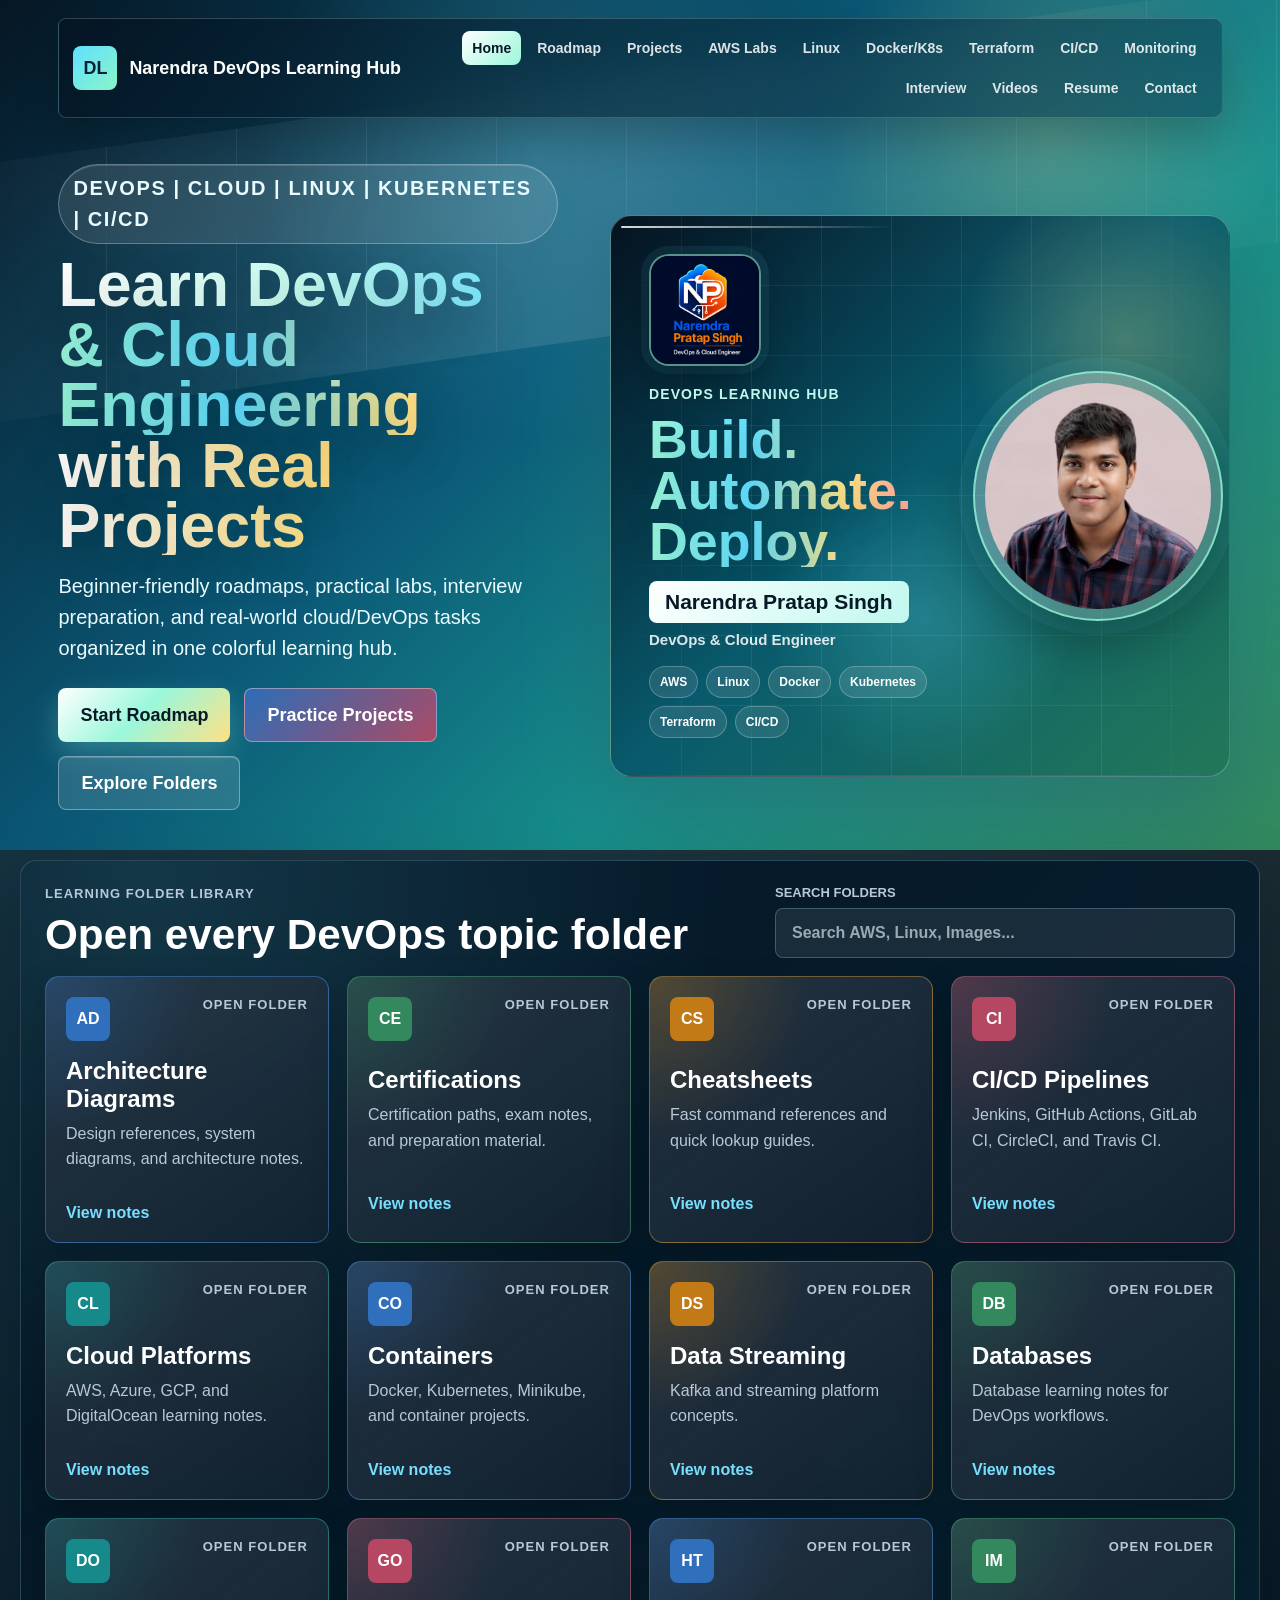
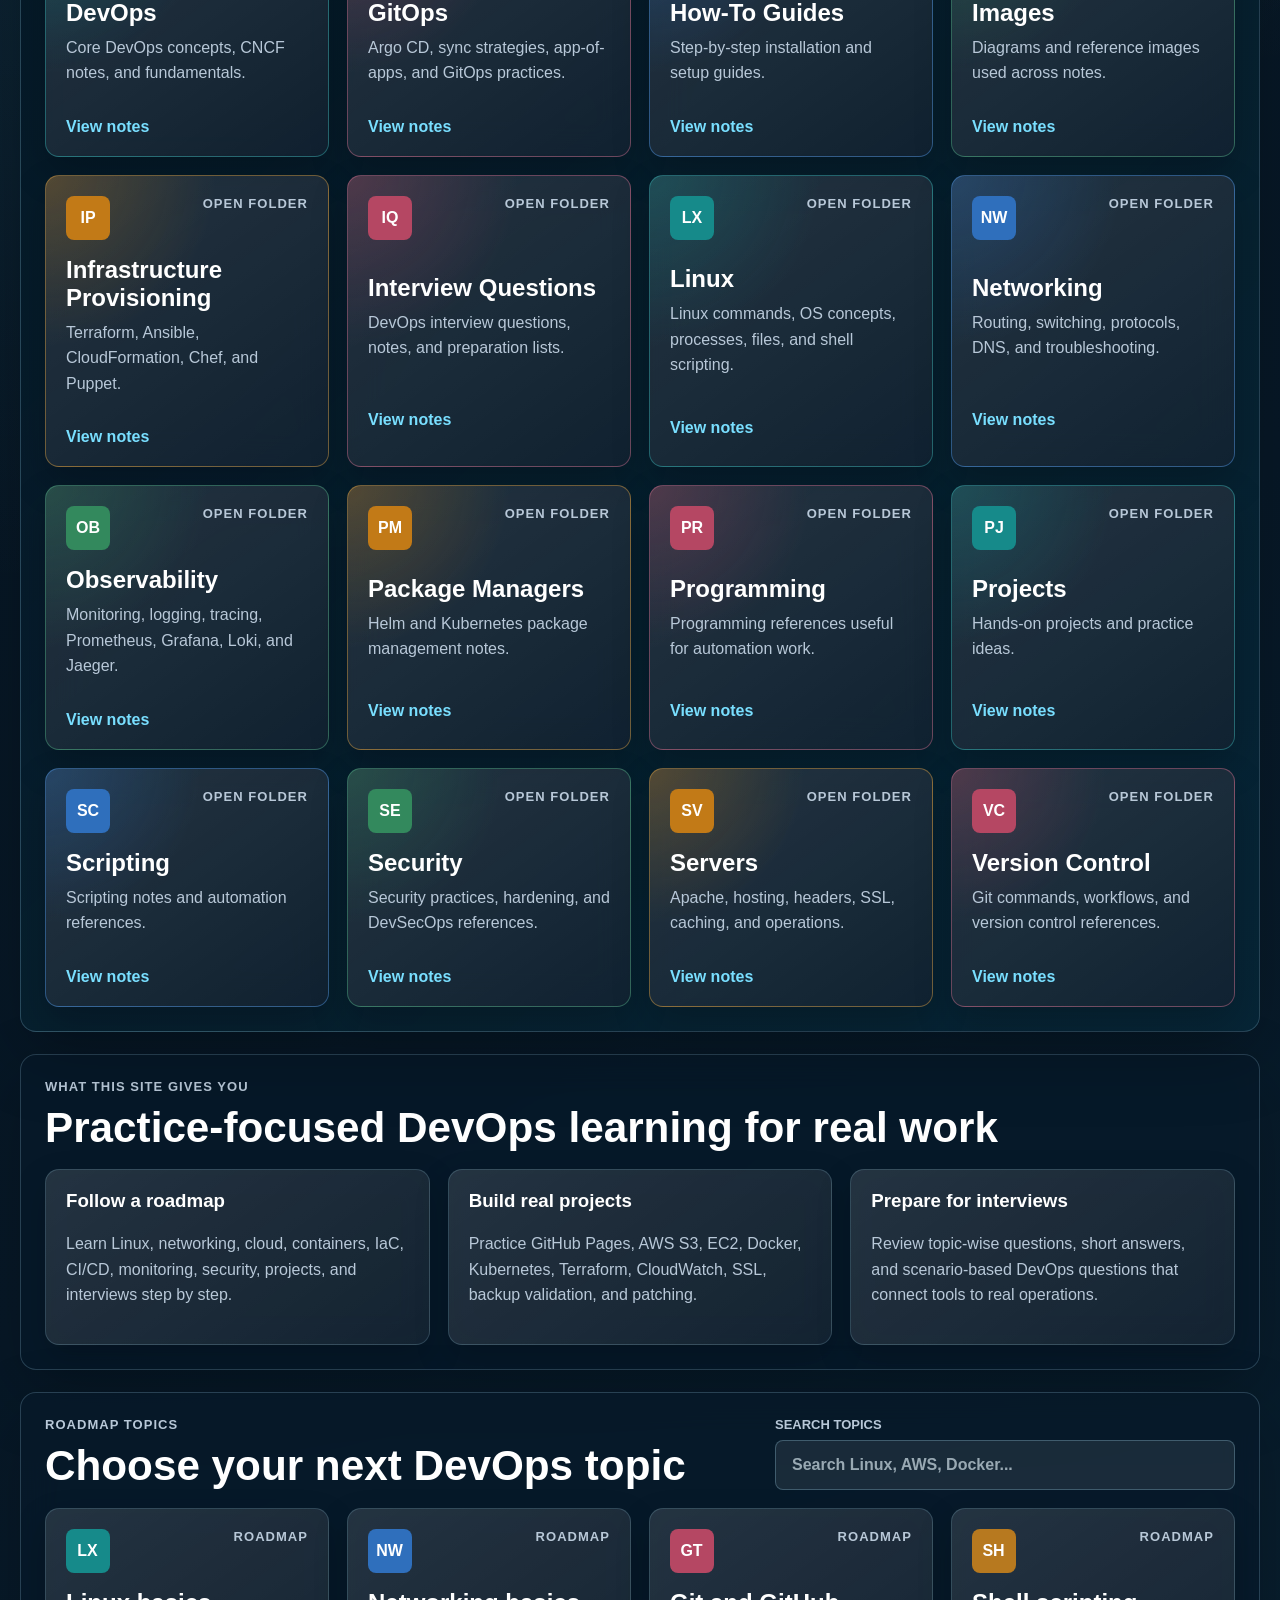
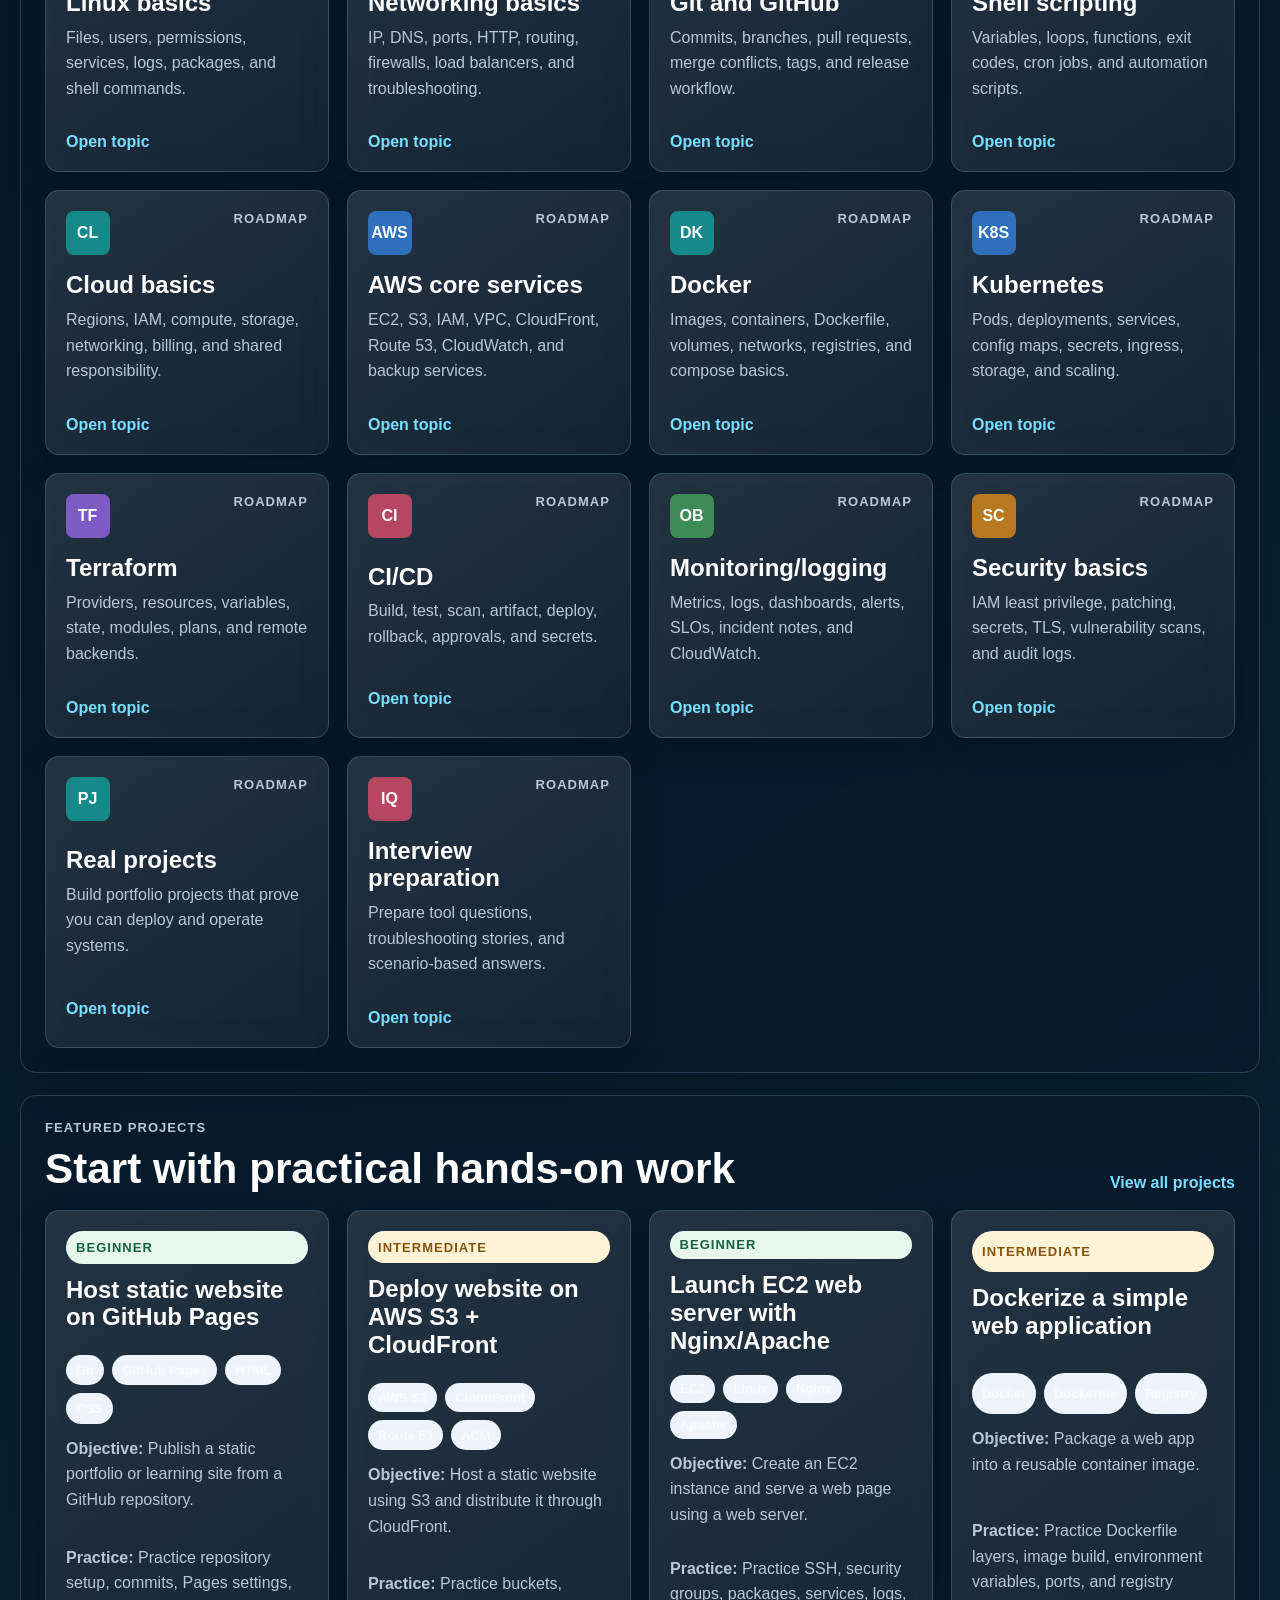
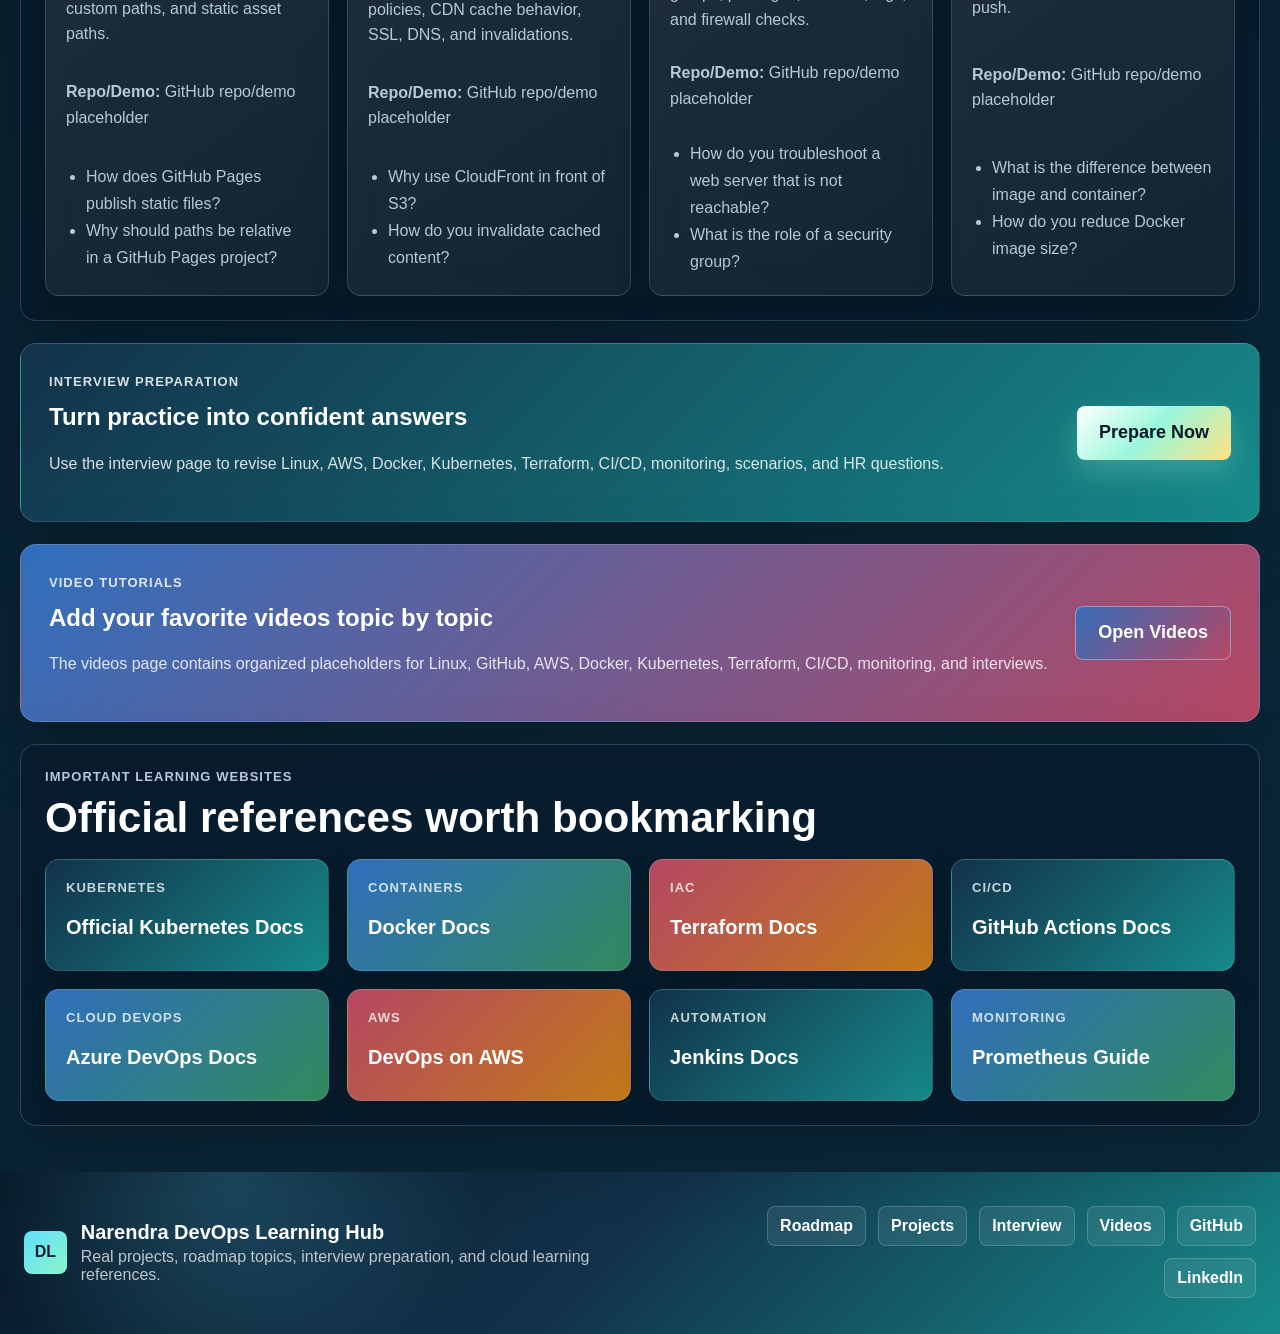
==== commit 9c04084c: "Add Google Analytics tag" ====
--- a/index.html
+++ b/index.html
@@ -1,6 +1,14 @@
 <!DOCTYPE html>
 <html lang="en">
 <head>
+  <!-- Google tag (gtag.js) -->
+  <script async src="https://www.googletagmanager.com/gtag/js?id=G-WGKB6PZX94"></script>
+  <script>
+    window.dataLayer = window.dataLayer || [];
+    function gtag(){dataLayer.push(arguments);}
+    gtag('js', new Date());
+    gtag('config', 'G-WGKB6PZX94');
+  </script>
   <meta charset="UTF-8" />
   <meta name="viewport" content="width=device-width, initial-scale=1.0" />
   <title>DevOps & Cloud Engineer Learning Hub</title>
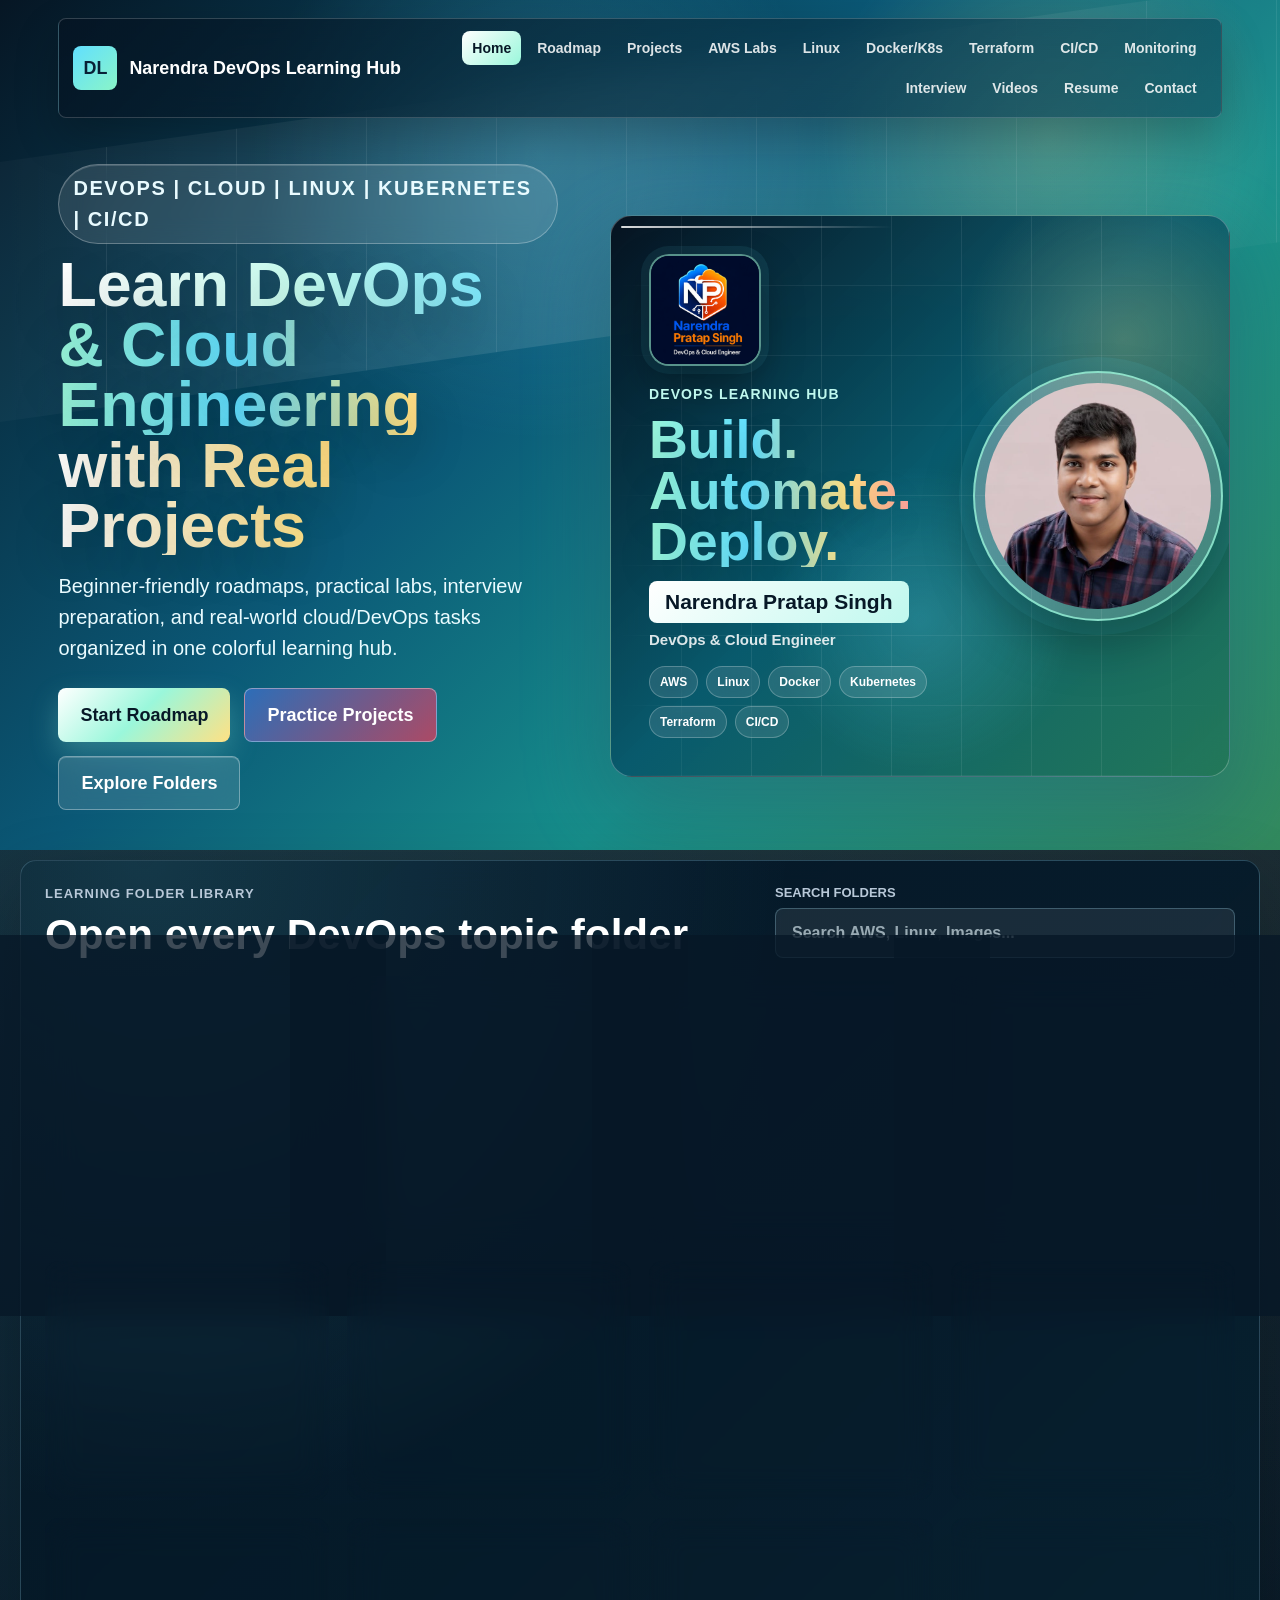
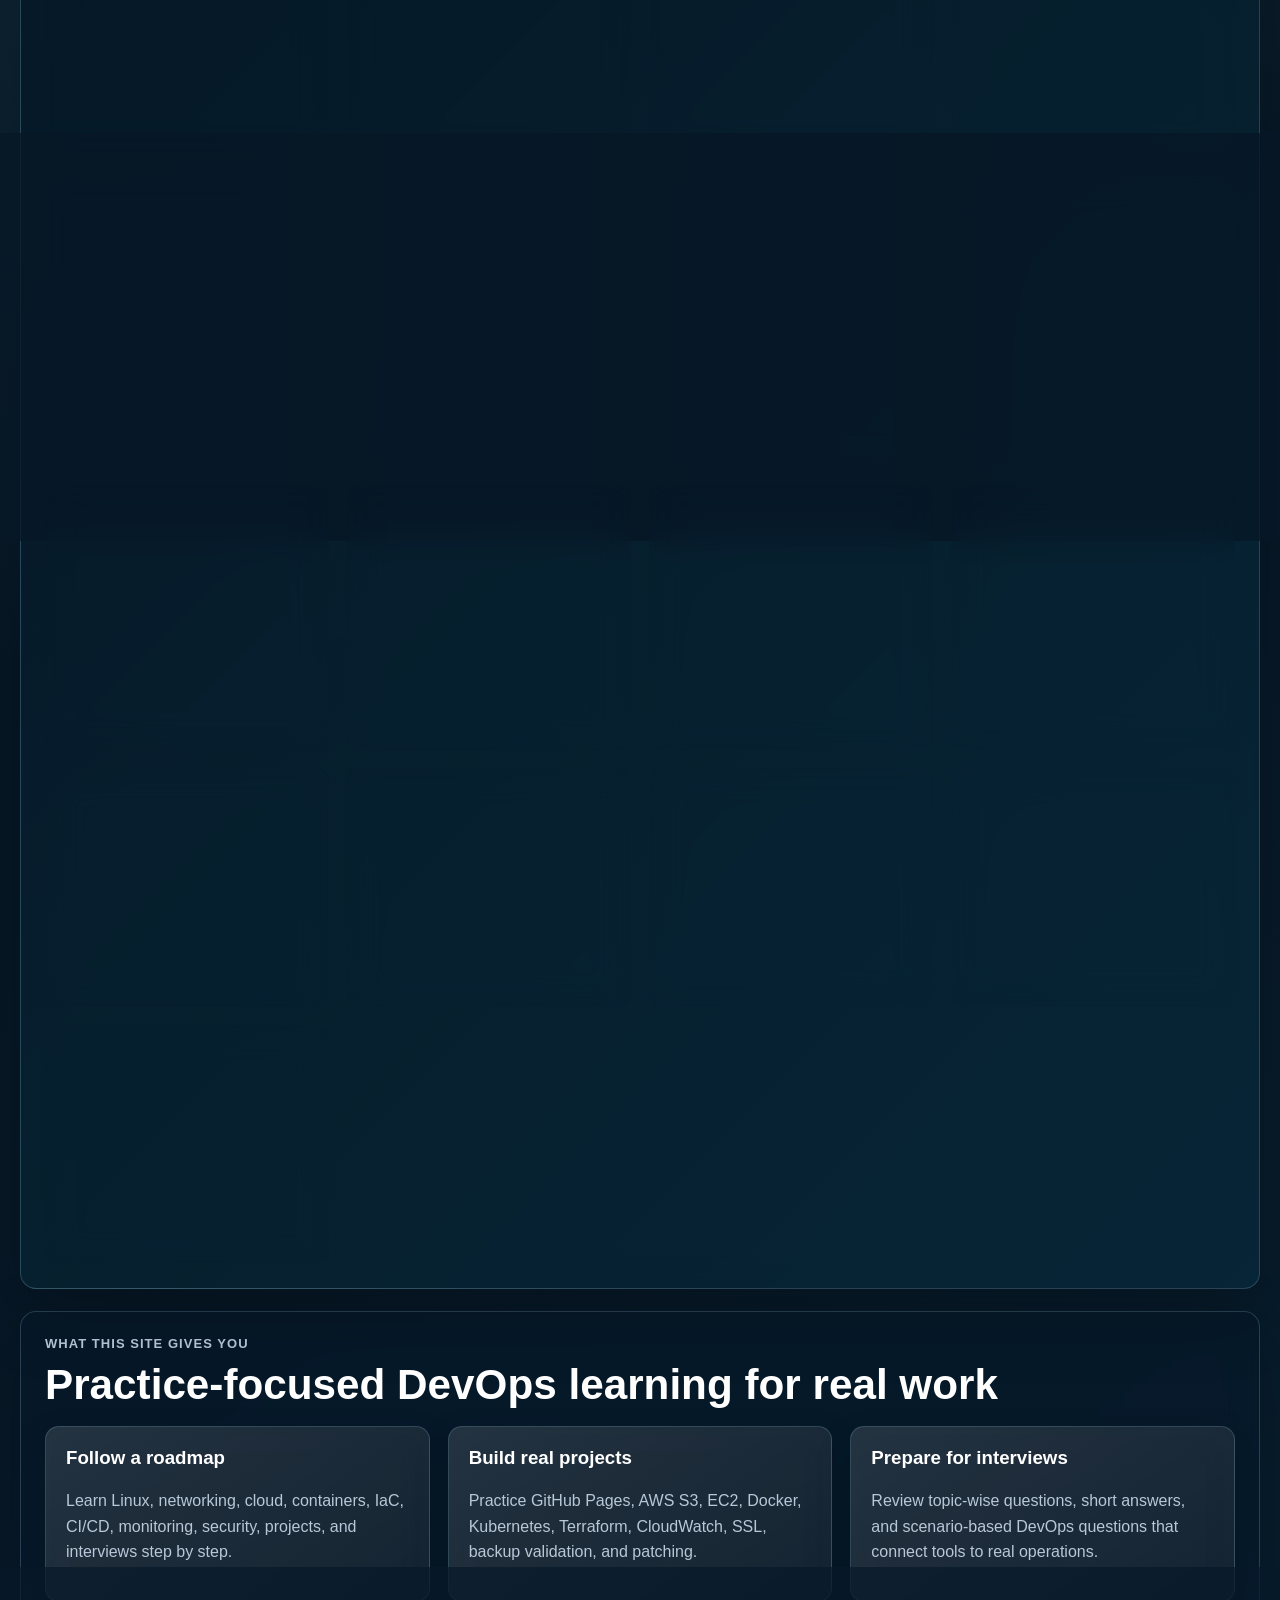
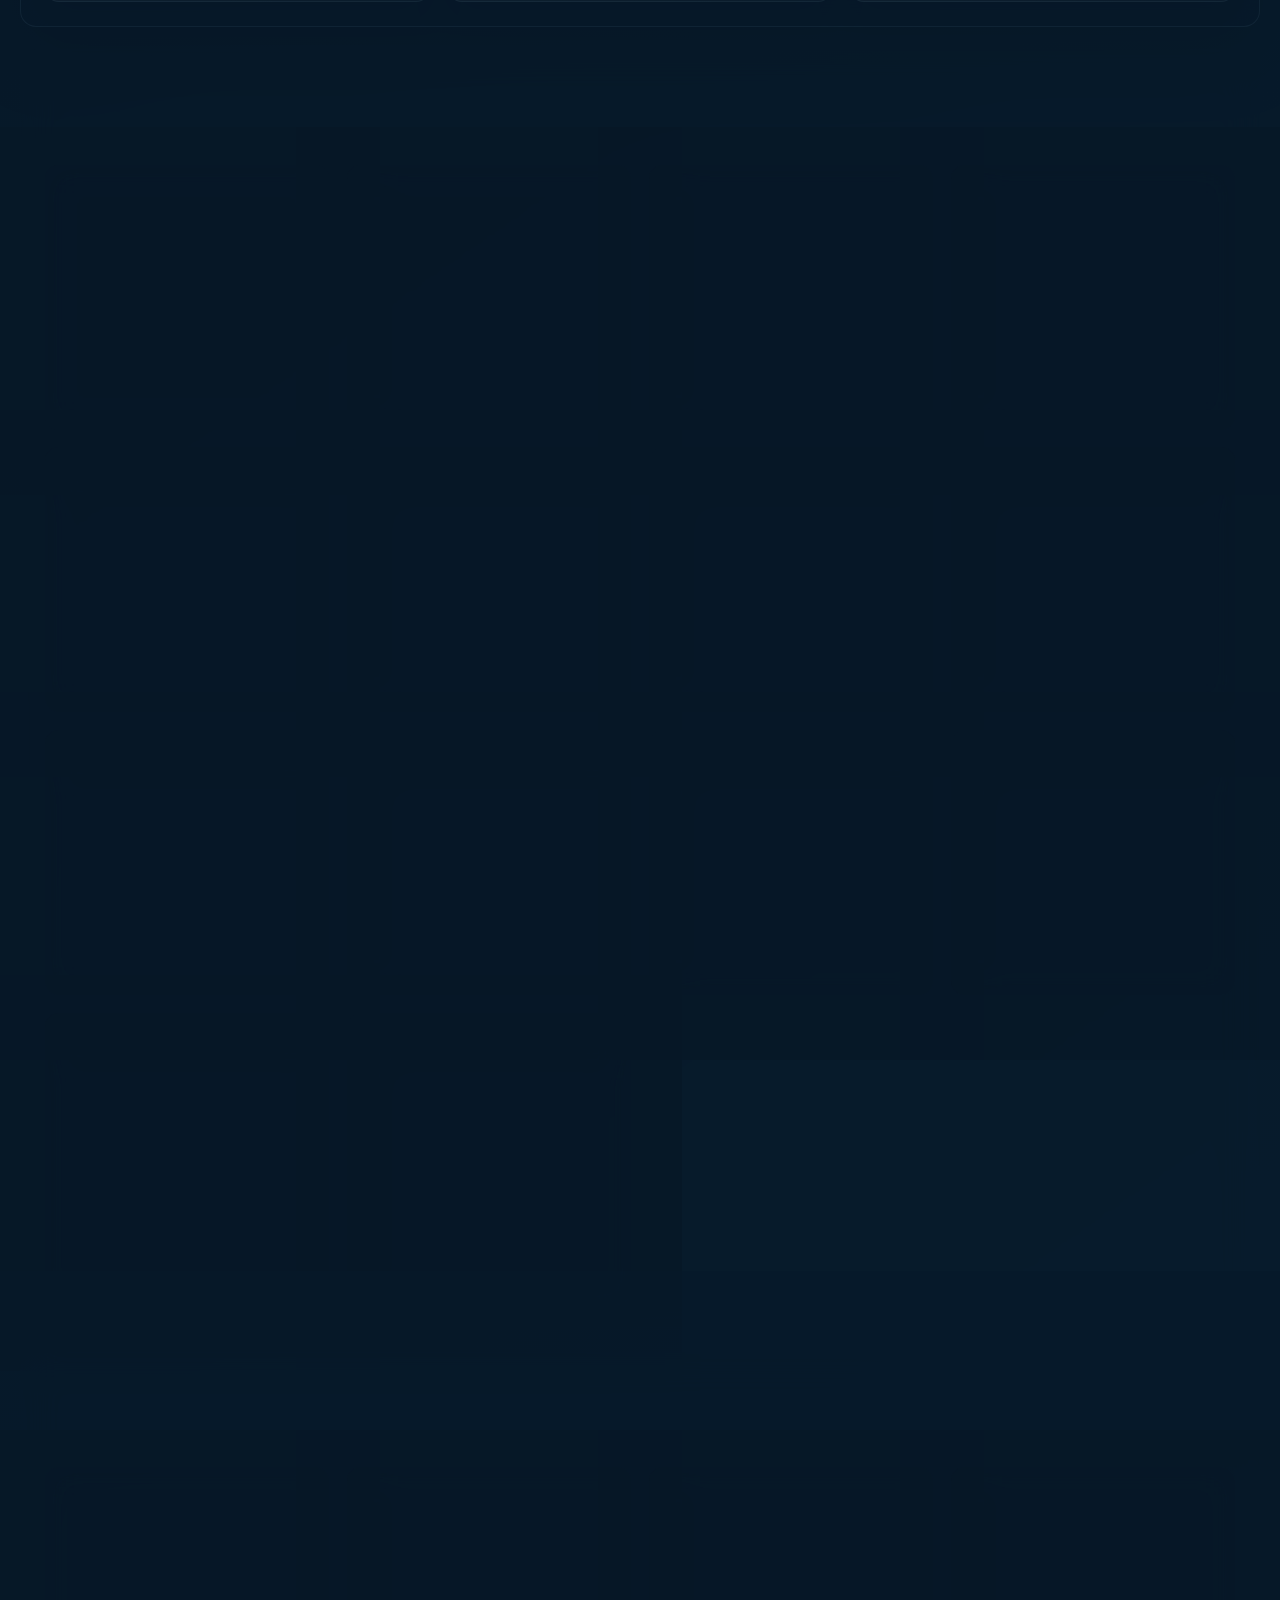
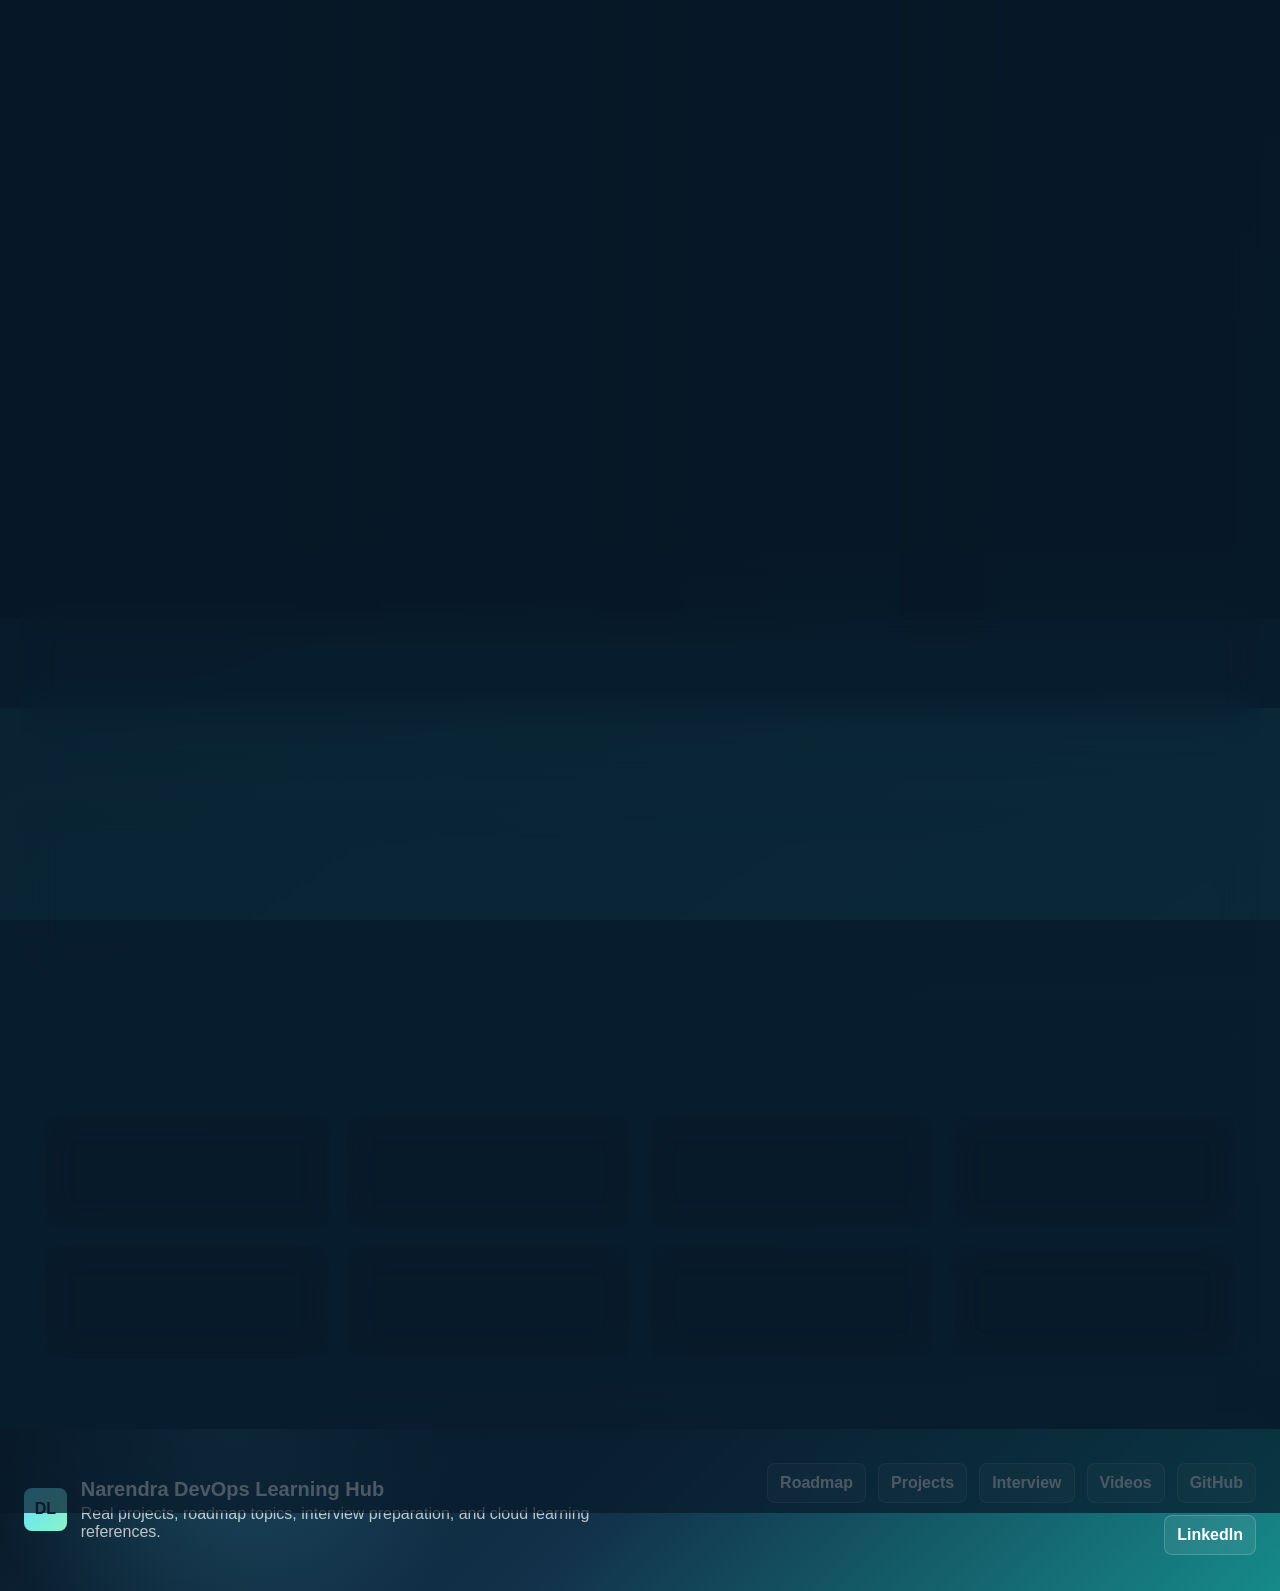
==== commit 23553571: "Make site installable as PWA" ====
--- a/index.html
+++ b/index.html
@@ -11,6 +11,13 @@
   </script>
   <meta charset="UTF-8" />
   <meta name="viewport" content="width=device-width, initial-scale=1.0" />
+  <meta name="theme-color" content="#168a8a" />
+  <meta name="apple-mobile-web-app-capable" content="yes" />
+  <meta name="apple-mobile-web-app-title" content="DevOps Hub" />
+  <link rel="manifest" href="manifest.json" />
+  <link rel="icon" type="image/png" sizes="192x192" href="assets/icons/icon-192.png" />
+  <link rel="apple-touch-icon" href="assets/icons/icon-192.png" />
+  <script src="pwa-register.js" defer></script>
   <title>DevOps & Cloud Engineer Learning Hub</title>
   <link rel="stylesheet" href="style.css" />
 </head>
